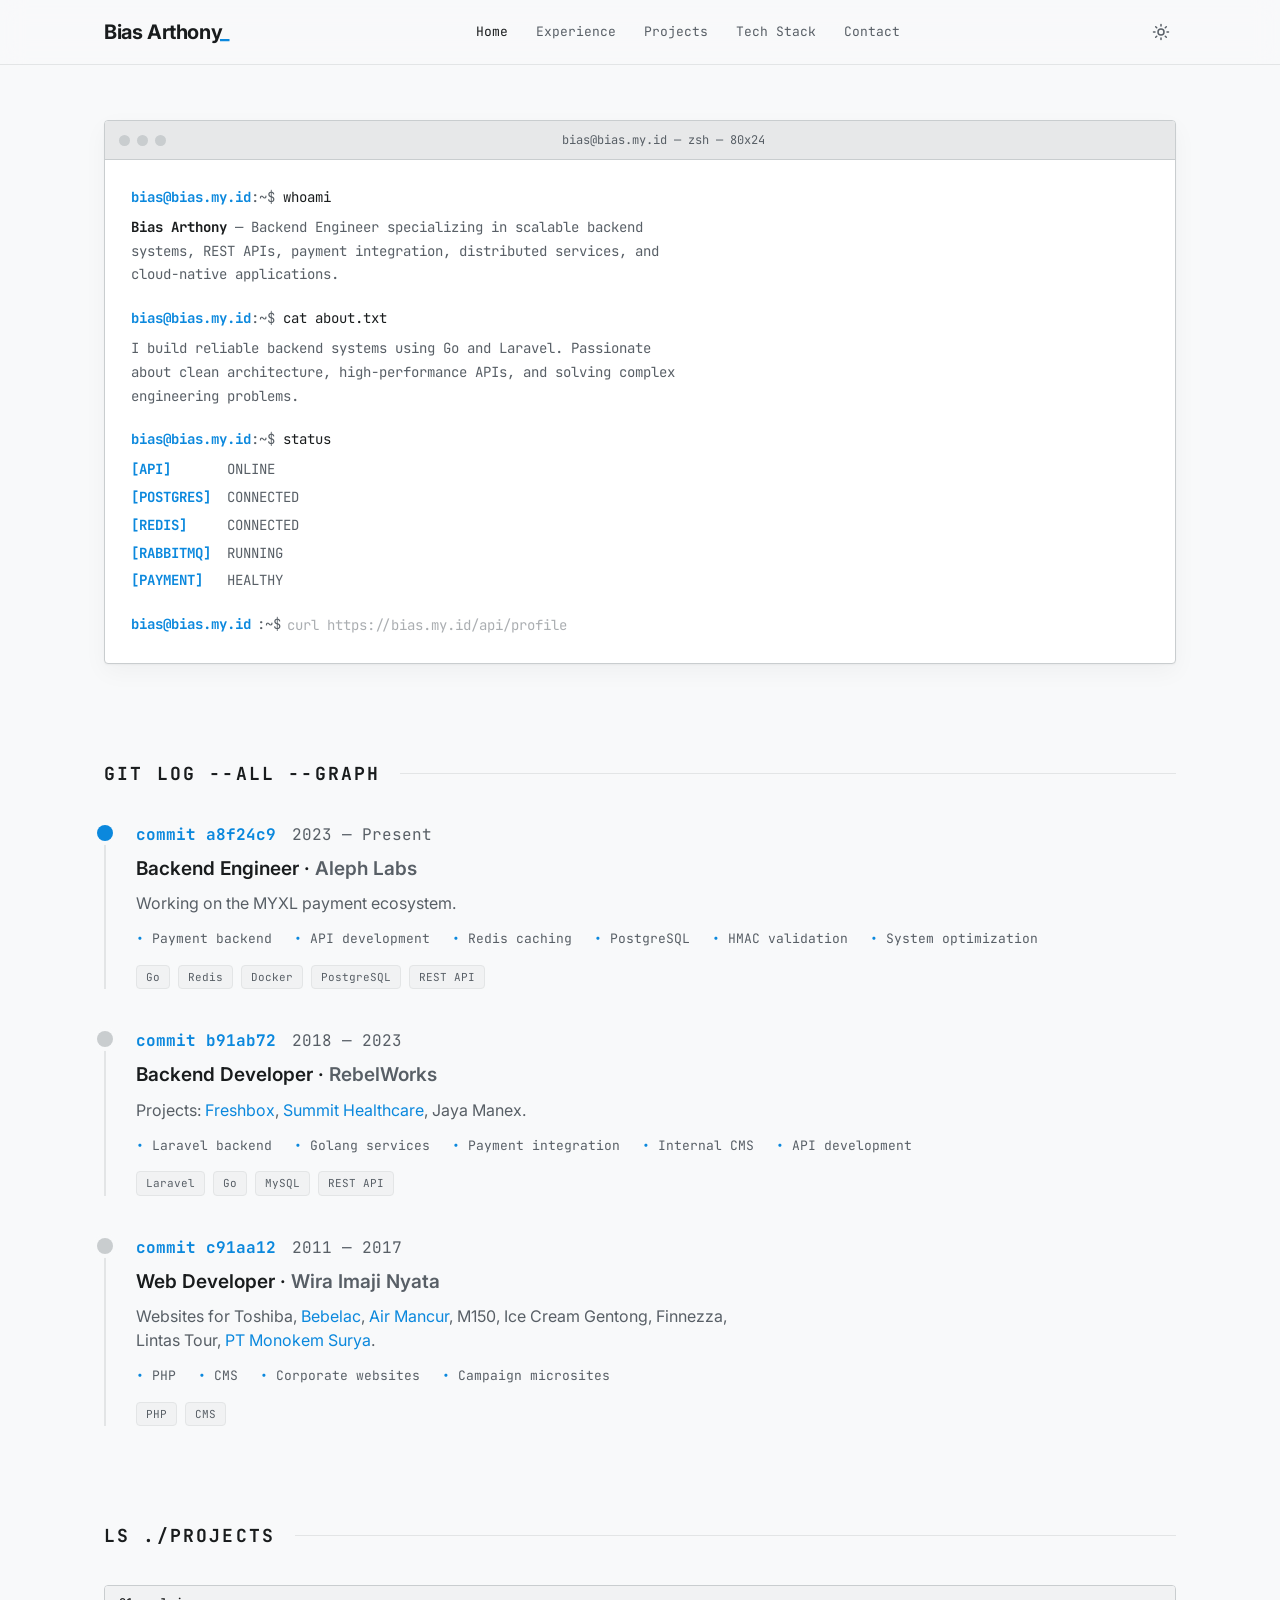
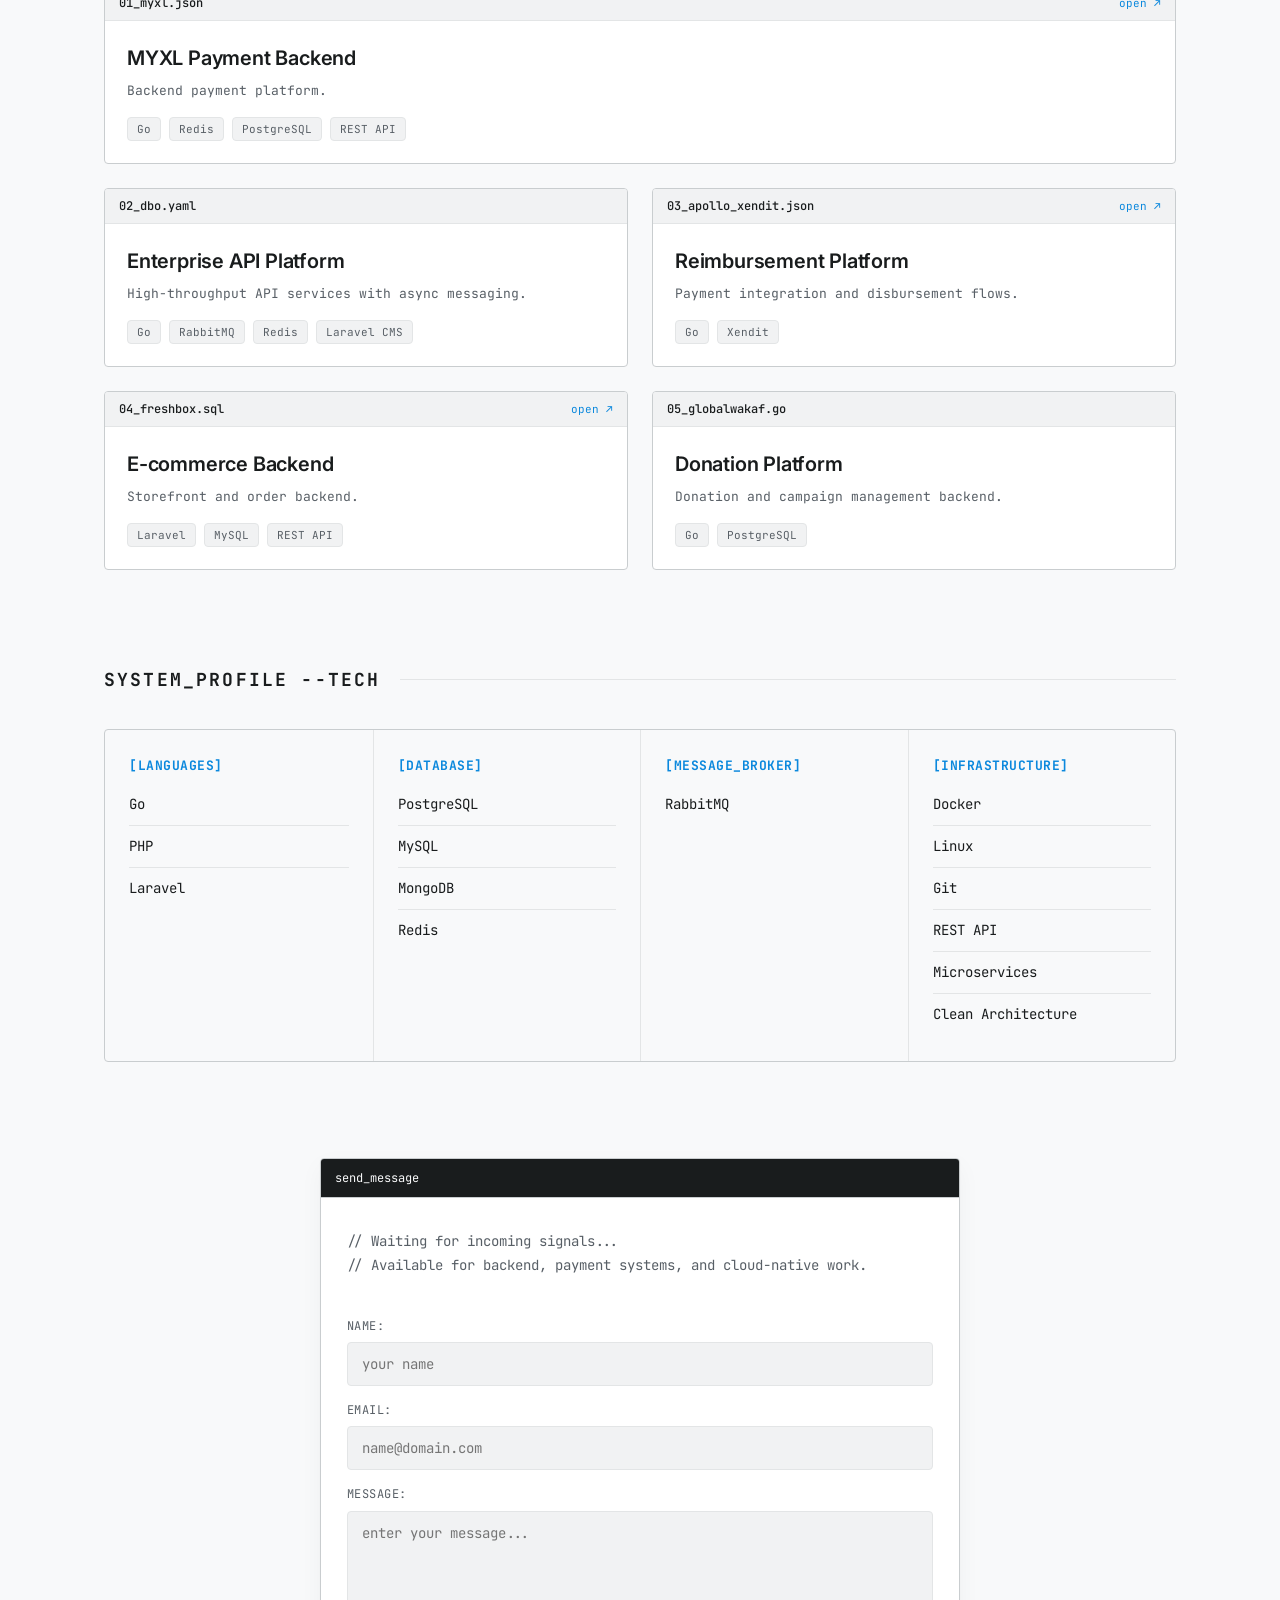
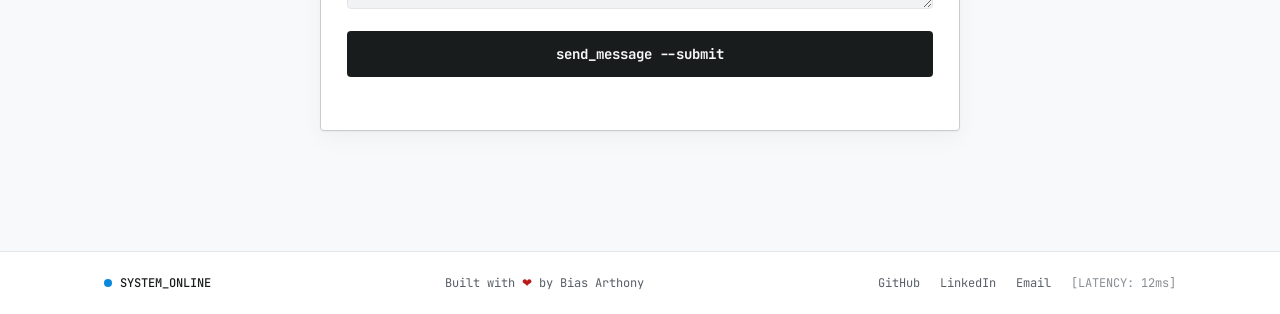
==== index.html @ 71624f04 "Add project + client links (MYXL, Apollo, Freshbox, Summit, Bebelac, Air Mancur, Monokem)" ====
<!DOCTYPE html>
<html lang="en" data-theme="light">

<head>
  <meta charset="UTF-8" />
  <meta name="viewport" content="width=device-width, initial-scale=1.0" />

  <title>Bias Arthony — Backend Engineer</title>
  <meta name="description"
    content="Bias Arthony is a backend engineer from Indonesia with 15+ years building scalable backend systems, REST APIs, payment integrations, and cloud-native services with Go and Laravel." />
  <meta name="author" content="Bias Arthony" />
  <link rel="canonical" href="https://bias.my.id/" />
  <meta name="theme-color" content="#f8f9fa" />

  <!-- Open Graph -->
  <meta property="og:type" content="website" />
  <meta property="og:url" content="https://bias.my.id/" />
  <meta property="og:title" content="Bias Arthony — Backend Engineer" />
  <meta property="og:description"
    content="15+ years building scalable backend systems, REST APIs, payment integrations, and cloud-native services with Go and Laravel." />
  <meta property="og:image" content="https://bias.my.id/assets/img/og.png" />
  <meta property="og:site_name" content="Bias Arthony" />

  <!-- Twitter -->
  <meta name="twitter:card" content="summary_large_image" />
  <meta name="twitter:title" content="Bias Arthony — Backend Engineer" />
  <meta name="twitter:description"
    content="15+ years building scalable backend systems, REST APIs, payment integrations, and cloud-native services." />
  <meta name="twitter:image" content="https://bias.my.id/assets/img/og.png" />

  <link rel="icon" type="image/svg+xml" href="assets/icons/favicon.svg" />

  <link rel="preconnect" href="https://fonts.googleapis.com" />
  <link rel="preconnect" href="https://fonts.gstatic.com" crossorigin />
  <link
    href="https://fonts.googleapis.com/css2?family=Inter:wght@400;500;600;700&family=JetBrains+Mono:wght@400;500;700&display=swap"
    rel="stylesheet" />

  <link rel="stylesheet" href="style.css" />

  <script type="application/ld+json">
{
  "@context": "https://schema.org",
  "@type": "Person",
  "name": "Bias Arthony",
  "jobTitle": "Backend Engineer",
  "url": "https://bias.my.id/",
  "address": { "@type": "PostalAddress", "addressCountry": "Indonesia" },
  "sameAs": ["https://github.com/bias-arthony", "https://www.linkedin.com/in/biasarthony/"],
  "knowsAbout": ["Go", "Laravel", "PostgreSQL", "Redis", "RabbitMQ", "REST API", "Microservices", "Payment Systems", "Distributed Systems", "Cloud Native"]
}
</script>
</head>

<body>

  <!-- ── Navbar ─────────────────────────────────────────── -->
  <nav class="nav" id="nav">
    <div class="nav-inner">
      <a class="brand" href="#home">Bias Arthony<span class="accent">_</span></a>

      <div class="nav-links" id="nav-links">
        <a href="#home">Home</a>
        <a href="#experience">Experience</a>
        <a href="#projects">Projects</a>
        <a href="#stack">Tech Stack</a>
        <a href="#contact">Contact</a>
      </div>

      <div class="nav-actions">
        <button class="icon-btn" id="theme-toggle" type="button" aria-label="Toggle dark mode" title="Toggle theme">
          <svg class="i-sun" viewBox="0 0 24 24" width="18" height="18" fill="none" stroke="currentColor"
            stroke-width="2" stroke-linecap="round">
            <circle cx="12" cy="12" r="4" />
            <path
              d="M12 2v2M12 20v2M4.9 4.9l1.4 1.4M17.7 17.7l1.4 1.4M2 12h2M20 12h2M4.9 19.1l1.4-1.4M17.7 6.3l1.4-1.4" />
          </svg>
          <svg class="i-moon" viewBox="0 0 24 24" width="18" height="18" fill="none" stroke="currentColor"
            stroke-width="2" stroke-linecap="round" stroke-linejoin="round">
            <path d="M21 12.8A9 9 0 1 1 11.2 3a7 7 0 0 0 9.8 9.8z" />
          </svg>
        </button>
        <!-- CV button: un-hide once assets/Bias-Arthony-CV.pdf exists -->
      <a class="btn-cv" href="assets/Bias-Arthony-CV.pdf" download hidden>Download CV</a>
        <button class="icon-btn menu-btn" id="menu-btn" type="button" aria-label="Open menu" aria-expanded="false">
          <svg viewBox="0 0 24 24" width="20" height="20" fill="none" stroke="currentColor" stroke-width="2"
            stroke-linecap="round">
            <path d="M3 6h18M3 12h18M3 18h18" />
          </svg>
        </button>
      </div>
    </div>
  </nav>

  <main class="container">

    <!-- ── Hero: Terminal ───────────────────────────────── -->
    <section class="section" id="home">
      <h1 class="sr-only">Bias Arthony — Backend Engineer in Indonesia. 15+ years building
        scalable backend systems, REST APIs, payment integrations, and cloud-native services with Go and Laravel.</h1>
      <div class="terminal reveal">
        <div class="term-bar">
          <span class="dots"><i></i><i></i><i></i></span>
          <span class="term-title">bias@bias.my.id — zsh — 80x24</span>
          <span></span>
        </div>
        <div class="term-body" id="hero-term">
          <p class="cmd"><span class="prompt">bias@bias.my.id</span><span class="path">:~$</span> <span class="cmd-text">whoami</span></p>
          <div class="out">
            <span class="out-name">Bias Arthony</span> — Backend Engineer specializing in scalable
            backend systems, REST APIs, payment integration, distributed services,
            and cloud-native applications.
          </div>

          <p class="cmd"><span class="prompt">bias@bias.my.id</span><span class="path">:~$</span> <span class="cmd-text">cat about.txt</span></p>
          <div class="out">
            I build reliable backend systems using Go and Laravel. Passionate about
            clean architecture, high-performance APIs, and solving complex engineering problems.
          </div>

          <p class="cmd"><span class="prompt">bias@bias.my.id</span><span class="path">:~$</span> <span class="cmd-text">status</span></p>
          <div class="out status-grid">
            <span class="tag">[API]</span><span>ONLINE</span>
            <span class="tag">[POSTGRES]</span><span>CONNECTED</span>
            <span class="tag">[REDIS]</span><span>CONNECTED</span>
            <span class="tag">[RABBITMQ]</span><span>RUNNING</span>
            <span class="tag">[PAYMENT]</span><span>HEALTHY</span>
          </div>

          <div id="term-history"></div>
          <p class="cmd" id="term-line">
            <span class="prompt">bias@bias.my.id</span><span class="path">:~$</span>
            <input id="term-input" class="term-input" type="text" autocomplete="off" autocapitalize="off"
              spellcheck="false" aria-label="terminal input" placeholder="curl https://bias.my.id/api/profile"
              disabled />
            <span class="caret" id="caret"></span>
          </p>
        </div>
      </div>
    </section>

    <!-- ── Experience: git log ──────────────────────────── -->
    <section class="section" id="experience">
      <div class="sec-head reveal">
        <h2>git log --all --graph</h2><span class="rule"></span>
      </div>

      <div class="timeline">
        <article class="commit reveal">
          <span class="node"></span>
          <div class="commit-head">
            <span class="hash">commit a8f24c9</span>
            <span class="date">2023 — Present</span>
          </div>
          <h3>Backend Engineer · <span class="company">Aleph Labs</span></h3>
          <p>Working on the MYXL payment ecosystem.</p>
          <ul class="bullets">
            <li>Payment backend</li>
            <li>API development</li>
            <li>Redis caching</li>
            <li>PostgreSQL</li>
            <li>HMAC validation</li>
            <li>System optimization</li>
          </ul>
          <div class="chips">
            <span>Go</span><span>Redis</span><span>Docker</span><span>PostgreSQL</span><span>REST API</span>
          </div>
        </article>

        <article class="commit reveal">
          <span class="node"></span>
          <div class="commit-head">
            <span class="hash">commit b91ab72</span>
            <span class="date">2018 — 2023</span>
          </div>
          <h3>Backend Developer · <span class="company">RebelWorks</span></h3>
          <p>Projects: <a href="https://www.freshbox.id/" target="_blank" rel="noopener">Freshbox</a>,
            <a href="https://www.summithealthcare.co.id/" target="_blank" rel="noopener">Summit Healthcare</a>, Jaya Manex.</p>
          <ul class="bullets">
            <li>Laravel backend</li>
            <li>Golang services</li>
            <li>Payment integration</li>
            <li>Internal CMS</li>
            <li>API development</li>
          </ul>
          <div class="chips">
            <span>Laravel</span><span>Go</span><span>MySQL</span><span>REST API</span>
          </div>
        </article>

        <article class="commit reveal">
          <span class="node"></span>
          <div class="commit-head">
            <span class="hash">commit c91aa12</span>
            <span class="date">2011 — 2017</span>
          </div>
          <h3>Web Developer · <span class="company">Wira Imaji Nyata</span></h3>
          <p>Websites for Toshiba, <a href="https://bebeclub.co.id/" target="_blank" rel="noopener">Bebelac</a>,
            <a href="https://www.airmancur.co.id/product.html" target="_blank" rel="noopener">Air Mancur</a>, M150,
            Ice Cream Gentong, Finnezza, Lintas Tour,
            <a href="https://www.monokem.com/" target="_blank" rel="noopener">PT Monokem Surya</a>.</p>
          <ul class="bullets">
            <li>PHP</li>
            <li>CMS</li>
            <li>Corporate websites</li>
            <li>Campaign microsites</li>
          </ul>
          <div class="chips">
            <span>PHP</span><span>CMS</span>
          </div>
        </article>
      </div>
    </section>

    <!-- ── Projects ─────────────────────────────────────── -->
    <section class="section" id="projects">
      <div class="sec-head reveal">
        <h2>ls ./projects</h2><span class="rule"></span>
      </div>

      <div class="projects">
        <article class="file-card reveal">
          <div class="file-bar"><span class="fname">01_myxl.json</span><a class="fopen" href="https://www.xl.co.id/myxl" target="_blank" rel="noopener">open ↗</a></div>
          <div class="file-body">
            <h3>MYXL Payment Backend</h3>
            <p>Backend payment platform.</p>
            <div class="chips"><span>Go</span><span>Redis</span><span>PostgreSQL</span><span>REST API</span></div>
          </div>
        </article>

        <article class="file-card reveal">
          <div class="file-bar"><span class="fname">02_dbo.yaml</span></div>
          <div class="file-body">
            <h3>Enterprise API Platform</h3>
            <p>High-throughput API services with async messaging.</p>
            <div class="chips"><span>Go</span><span>RabbitMQ</span><span>Redis</span><span>Laravel CMS</span></div>
          </div>
        </article>

        <article class="file-card reveal">
          <div class="file-bar"><span class="fname">03_apollo_xendit.json</span><a class="fopen" href="https://getapollo.co/reimbursement" target="_blank" rel="noopener">open ↗</a></div>
          <div class="file-body">
            <h3>Reimbursement Platform</h3>
            <p>Payment integration and disbursement flows.</p>
            <div class="chips"><span>Go</span><span>Xendit</span></div>
          </div>
        </article>

        <article class="file-card reveal">
          <div class="file-bar"><span class="fname">04_freshbox.sql</span><a class="fopen" href="https://www.freshbox.id/" target="_blank" rel="noopener">open ↗</a></div>
          <div class="file-body">
            <h3>E-commerce Backend</h3>
            <p>Storefront and order backend.</p>
            <div class="chips"><span>Laravel</span><span>MySQL</span><span>REST API</span></div>
          </div>
        </article>

        <article class="file-card reveal">
          <div class="file-bar"><span class="fname">05_globalwakaf.go</span></div>
          <div class="file-body">
            <h3>Donation Platform</h3>
            <p>Donation and campaign management backend.</p>
            <div class="chips"><span>Go</span><span>PostgreSQL</span></div>
          </div>
        </article>
      </div>
    </section>

    <!-- ── Tech Stack ───────────────────────────────────── -->
    <section class="section" id="stack">
      <div class="sec-head reveal">
        <h2>system_profile --tech</h2><span class="rule"></span>
      </div>

      <div class="stack-grid reveal">
        <div class="stack-col">
          <h4>[LANGUAGES]</h4>
          <ul>
            <li>Go</li>
            <li>PHP</li>
            <li>Laravel</li>
          </ul>
        </div>
        <div class="stack-col">
          <h4>[DATABASE]</h4>
          <ul>
            <li>PostgreSQL</li>
            <li>MySQL</li>
            <li>MongoDB</li>
            <li>Redis</li>
          </ul>
        </div>
        <div class="stack-col">
          <h4>[MESSAGE_BROKER]</h4>
          <ul>
            <li>RabbitMQ</li>
          </ul>
        </div>
        <div class="stack-col">
          <h4>[INFRASTRUCTURE]</h4>
          <ul>
            <li>Docker</li>
            <li>Linux</li>
            <li>Git</li>
            <li>REST API</li>
            <li>Microservices</li>
            <li>Clean Architecture</li>
          </ul>
        </div>
      </div>
    </section>

    <!-- ── Contact ──────────────────────────────────────── -->
    <section class="section" id="contact">
      <div class="terminal contact-term reveal">
        <div class="term-bar dark-bar">
          <span class="term-title light">send_message</span>
        </div>
        <div class="term-body">
          <p class="out mono-note">
            // Waiting for incoming signals...<br />
            // Available for backend, payment systems, and cloud-native work.
          </p>
          <form id="contact-form" action="https://api.web3forms.com/submit" method="POST">
            <!-- Web3Forms: ganti dengan access key kamu dari web3forms.com -->
            <input type="hidden" name="access_key" value="68460014-37fa-424a-af42-bd53dfb36060" />
            <input type="hidden" name="subject" value="New message from bias.my.id" />
            <input type="checkbox" name="botcheck" class="hp" tabindex="-1" autocomplete="off" />

            <label for="f-name">NAME:</label>
            <input id="f-name" name="name" type="text" required placeholder="your name" />

            <label for="f-email">EMAIL:</label>
            <input id="f-email" name="email" type="email" required placeholder="name@domain.com" />

            <label for="f-msg">MESSAGE:</label>
            <textarea id="f-msg" name="message" rows="4" required placeholder="enter your message..."></textarea>

            <button type="submit" class="btn-submit">send_message --submit</button>
            <p class="form-status" id="form-status" role="status" aria-live="polite"></p>
          </form>
        </div>
      </div>
    </section>
  </main>

  <!-- ── Footer ─────────────────────────────────────────── -->
  <footer class="footer">
    <div class="footer-inner">
      <span class="status-dot"><i></i> SYSTEM_ONLINE</span>
      <span class="built">Built with <span class="heart">❤</span> by Bias Arthony</span>
      <div class="socials">
        <a href="https://github.com/bias-arthony" target="_blank" rel="noopener">GitHub</a>
        <a href="https://www.linkedin.com/in/biasarthony/" target="_blank" rel="noopener">LinkedIn</a>
        <a href="mailto:biasarthony@gmail.com">Email</a>
        <span class="latency">[LATENCY: 12ms]</span>
      </div>
    </div>
  </footer>

  <script src="script.js" defer></script>
</body>

</html>
---- style.css ----
/* ───────────────────────────────────────────────
   Bias Arthony — Backend Engineer portfolio
   Vanilla CSS. Terminal / precision-engineering aesthetic.
   ─────────────────────────────────────────────── */

:root {
  --bg: #f8f9fa;
  --surface: #ffffff;
  --surface-2: #f1f2f3;
  --surface-3: #e7e8e9;
  --text: #191c1d;
  --text-2: #585f66;
  --line: #e3e5e6;
  --line-strong: #c9cdcf;
  --accent: #0b88dd;

  --mono: "JetBrains Mono", ui-monospace, "SF Mono", Menlo, monospace;
  --sans: "Inter", -apple-system, system-ui, "Segoe UI", sans-serif;
  --max: 1120px;
  --gap: 24px;
  --radius: 4px;
  --shadow: 0 1px 2px rgba(0,0,0,.04), 0 8px 24px rgba(0,0,0,.04);
}

html[data-theme="dark"] {
  --bg: #0c0d0e;
  --surface: #141516;
  --surface-2: #1b1d1e;
  --surface-3: #222425;
  --text: #e6e8e9;
  --text-2: #9aa0a3;
  --line: #26292b;
  --line-strong: #34383a;
  --accent: #4aa8ef;
  --shadow: 0 1px 2px rgba(0,0,0,.4), 0 8px 24px rgba(0,0,0,.35);
}

* { box-sizing: border-box; margin: 0; padding: 0; }

html { scroll-behavior: smooth; scroll-padding-top: 90px; }

body {
  background: var(--bg);
  color: var(--text);
  font-family: var(--sans);
  font-size: 16px;
  line-height: 1.5;
  -webkit-font-smoothing: antialiased;
  overflow-x: hidden;
  transition: background .3s ease, color .3s ease;
}

a { color: inherit; text-decoration: none; }
.accent { color: var(--accent); }

/* screen-reader / SEO only, visually hidden */
.sr-only {
  position: absolute; width: 1px; height: 1px; padding: 0; margin: -1px;
  overflow: hidden; clip: rect(0,0,0,0); white-space: nowrap; border: 0;
}

/* ── Navbar ─────────────────────────────────── */
.nav {
  position: fixed; top: 0; left: 0; width: 100%; z-index: 100;
  background: color-mix(in srgb, var(--bg) 72%, transparent);
  backdrop-filter: blur(12px);
  border-bottom: 1px solid var(--line);
}
.nav-inner {
  max-width: var(--max); margin: 0 auto; height: 64px;
  padding: 0 var(--gap);
  display: flex; align-items: center; justify-content: space-between;
}
.brand { font-weight: 700; font-size: 20px; letter-spacing: -0.02em; }
.nav-links { display: flex; gap: 28px; }
.nav-links a {
  font-family: var(--mono); font-size: 13px; color: var(--text-2);
  transition: color .2s;
}
.nav-links a:hover, .nav-links a.active { color: var(--text); }
.nav-actions { display: flex; align-items: center; gap: 14px; }

.icon-btn {
  background: none; border: none; color: var(--text-2); cursor: pointer;
  display: inline-flex; padding: 6px; border-radius: var(--radius);
  transition: color .2s, background .2s;
}
.icon-btn:hover { color: var(--text); background: var(--surface-2); }
.i-moon { display: none; }
html[data-theme="dark"] .i-sun { display: none; }
html[data-theme="dark"] .i-moon { display: block; }

.btn-cv {
  font-family: var(--mono); font-size: 12px; letter-spacing: .04em;
  text-transform: uppercase;
  background: var(--text); color: var(--bg);
  padding: 9px 16px; border-radius: var(--radius);
  transition: opacity .2s;
}
.btn-cv:hover { opacity: .82; }
.menu-btn { display: none; }

/* ── Layout ─────────────────────────────────── */
.container { max-width: var(--max); margin: 0 auto; padding: 0 var(--gap); }
.section { padding-top: 96px; }
#home { padding-top: 120px; }

.sec-head { display: flex; align-items: center; gap: 20px; margin-bottom: 36px; }
.sec-head h2 {
  font-family: var(--mono); font-size: 18px; font-weight: 700;
  text-transform: uppercase; letter-spacing: .12em; white-space: nowrap;
}
.rule { flex: 1; height: 1px; background: var(--line); }

/* ── Terminal ───────────────────────────────── */
.terminal {
  background: var(--surface); border: 1px solid var(--line-strong);
  border-radius: var(--radius); overflow: hidden; box-shadow: var(--shadow);
  transition: border-color .3s;
}
.terminal:hover { border-color: var(--text-2); }
.term-bar {
  display: flex; align-items: center; justify-content: space-between;
  padding: 10px 14px; background: var(--surface-3);
  border-bottom: 1px solid var(--line-strong);
}
.dots { display: flex; gap: 7px; }
.dots i { width: 11px; height: 11px; border-radius: 50%; background: var(--line-strong); }
.term-title { font-family: var(--mono); font-size: 12px; color: var(--text-2); }
.term-bar.dark-bar { background: var(--text); }
.term-title.light { color: var(--bg); }

.term-body {
  padding: 26px; font-family: var(--mono); font-size: 14px; line-height: 1.7;
}
.cmd { margin-top: 4px; }
.cmd:first-child { margin-top: 0; }
.prompt { color: var(--accent); font-weight: 700; }
.path { color: var(--text-2); }
.cmd-text { color: var(--text); }
.out { color: var(--text-2); margin: 6px 0 20px; max-width: 68ch; }

/* Interactive terminal input */
#term-line { display: flex; align-items: center; flex-wrap: wrap; gap: 0 6px; }
.term-input {
  flex: 1; min-width: 120px;
  background: transparent; border: none; outline: none;
  color: var(--text); font-family: var(--mono); font-size: inherit;
  caret-color: var(--accent); padding: 0;
}
.term-input::placeholder { color: var(--text-2); opacity: .5; }
.term-input:focus + .caret { display: none; }

/* JSON output (interactive curl) */
.json { margin: 6px 0 16px; font-family: var(--mono); font-size: 13px; line-height: 1.6; white-space: pre; overflow-x: auto; }
.json .jk { color: var(--accent); }
.json .js { color: var(--text); }
.json .jp { color: var(--text-2); }
.out-name { color: var(--text); font-weight: 700; }
.status-grid {
  display: grid; grid-template-columns: max-content 1fr; gap: 4px 16px;
}
.status-grid .tag { color: var(--accent); font-weight: 700; }

.caret {
  display: inline-block; width: 9px; height: 1.1em; background: var(--text);
  vertical-align: text-bottom; animation: blink 1.1s step-end infinite;
}
@keyframes blink { 50% { opacity: 0; } }

/* ── Experience timeline ────────────────────── */
.timeline { display: flex; flex-direction: column; gap: 40px; }
.commit {
  position: relative; padding-left: 30px;
  border-left: 2px solid var(--line); font-family: var(--mono);
}
.node {
  position: absolute; left: -9px; top: 2px; width: 16px; height: 16px;
  border-radius: 50%; background: var(--accent);
  box-shadow: 0 0 0 4px var(--bg);
}
.commit:not(:first-child) .node { background: var(--line-strong); }
.commit-head { display: flex; flex-wrap: wrap; gap: 6px 16px; margin-bottom: 8px; }
.hash { color: var(--accent); font-weight: 700; }
.date { color: var(--text-2); }
.commit h3 { font-family: var(--sans); font-size: 19px; font-weight: 600; margin-bottom: 8px; }
.company { color: var(--text-2); }
.commit p { color: var(--text-2); font-family: var(--sans); max-width: 62ch; margin-bottom: 14px; }
.bullets {
  list-style: none; display: flex; flex-wrap: wrap; gap: 4px 22px;
  margin-bottom: 16px; color: var(--text-2); font-size: 13px;
}
.bullets li::before { content: "• "; color: var(--accent); }

.chips { display: flex; flex-wrap: wrap; gap: 8px; }
.chips span {
  font-family: var(--mono); font-size: 11px; color: var(--text-2);
  background: var(--surface-2); border: 1px solid var(--line);
  padding: 3px 9px; border-radius: var(--radius);
}

/* ── Projects ───────────────────────────────── */
.projects {
  display: grid; grid-template-columns: repeat(2, 1fr); gap: var(--gap);
}
.projects .file-card:first-child { grid-column: 1 / -1; }
.file-card {
  background: var(--surface); border: 1px solid var(--line-strong);
  border-radius: var(--radius); overflow: hidden;
  transition: transform .25s ease, border-color .25s ease, box-shadow .25s ease;
}
.file-card:hover { transform: translateY(-4px); border-color: var(--text-2); box-shadow: var(--shadow); }
.file-bar {
  padding: 8px 14px; background: var(--surface-2);
  border-bottom: 1px solid var(--line);
  display: flex; align-items: center; justify-content: space-between; gap: 12px;
}
.fname { font-family: var(--mono); font-size: 12px; font-weight: 500; }
.fopen {
  font-family: var(--mono); font-size: 11px; color: var(--accent);
  border-bottom: 1px solid transparent; transition: border-color .2s; white-space: nowrap;
}
.fopen:hover { border-color: var(--accent); }

/* Inline links in experience */
.commit a { color: var(--accent); border-bottom: 1px solid transparent; transition: border-color .2s; }
.commit a:hover { border-color: var(--accent); }
.file-body { padding: 22px; }
.file-body h3 { font-size: 20px; font-weight: 600; margin-bottom: 8px; letter-spacing: -0.01em; }
.file-body p { color: var(--text-2); font-family: var(--mono); font-size: 13px; margin-bottom: 16px; }

/* ── Tech stack ─────────────────────────────── */
.stack-grid {
  display: grid; grid-template-columns: repeat(4, 1fr);
  border: 1px solid var(--line-strong); border-radius: var(--radius); overflow: hidden;
}
.stack-col { padding: 26px 24px; border-left: 1px solid var(--line); }
.stack-col:first-child { border-left: none; }
.stack-col h4 {
  font-family: var(--mono); font-size: 13px; color: var(--accent);
  margin-bottom: 18px; letter-spacing: .04em;
}
.stack-col ul { list-style: none; display: flex; flex-direction: column; gap: 10px; }
.stack-col li {
  font-family: var(--mono); font-size: 14px;
  border-bottom: 1px solid var(--line); padding-bottom: 10px;
}
.stack-col li:last-child { border-bottom: none; }

/* ── Contact ────────────────────────────────── */
.contact-term { max-width: 640px; margin: 0 auto; }
.mono-note { margin-bottom: 24px; }
#contact-form { display: flex; flex-direction: column; }
#contact-form label {
  font-family: var(--mono); font-size: 12px; color: var(--text-2);
  margin: 14px 0 6px; letter-spacing: .04em;
}
#contact-form input, #contact-form textarea {
  font-family: var(--mono); font-size: 14px; color: var(--text);
  background: var(--surface-2); border: 1px solid var(--line);
  border-radius: var(--radius); padding: 12px 14px; outline: none;
  transition: border-color .2s;
  resize: vertical;
}
#contact-form input:focus, #contact-form textarea:focus { border-color: var(--accent); }
.hp { position: absolute; left: -9999px; }  /* honeypot */

.btn-submit {
  margin-top: 22px; font-family: var(--mono); font-size: 14px; font-weight: 700;
  background: var(--text); color: var(--bg); border: none; cursor: pointer;
  padding: 14px; border-radius: var(--radius); transition: opacity .2s;
}
.btn-submit:hover { opacity: .88; }
.btn-submit:disabled { opacity: .5; cursor: default; }
.form-status { font-family: var(--mono); font-size: 13px; margin-top: 14px; min-height: 1em; }
.form-status.ok { color: var(--accent); }
.form-status.err { color: #ba1a1a; }

/* ── Footer ─────────────────────────────────── */
.footer { border-top: 1px solid var(--line); background: var(--surface); margin-top: 120px; }
.footer-inner {
  max-width: var(--max); margin: 0 auto; padding: 22px var(--gap);
  display: flex; flex-wrap: wrap; gap: 14px; align-items: center;
  justify-content: space-between;
  font-family: var(--mono); font-size: 12px; color: var(--text-2);
}
.status-dot { display: inline-flex; align-items: center; gap: 8px; color: var(--text); font-weight: 500; }
.status-dot i { width: 8px; height: 8px; border-radius: 50%; background: var(--accent); animation: pulse 2s infinite; }
@keyframes pulse { 0%,100% { opacity: 1; } 50% { opacity: .35; } }
.heart { color: #ba1a1a; }
.socials { display: flex; gap: 20px; align-items: center; }
.socials a:hover { color: var(--text); }
.latency { opacity: .7; }

/* ── Scroll reveal ──────────────────────────── */
.reveal { opacity: 0; transform: translateY(24px); transition: opacity .7s ease, transform .7s ease; }
.reveal.visible { opacity: 1; transform: none; }

/* ── Responsive ─────────────────────────────── */
@media (max-width: 820px) {
  .menu-btn { display: inline-flex; }
  .nav-links {
    position: absolute; top: 64px; left: 0; width: 100%;
    flex-direction: column; gap: 0;
    background: var(--bg); border-bottom: 1px solid var(--line);
    max-height: 0; overflow: hidden; transition: max-height .3s ease;
  }
  .nav-links.open { max-height: 320px; }
  .nav-links a { padding: 14px var(--gap); border-top: 1px solid var(--line); }
  .btn-cv { display: none; }
  .projects, .stack-grid { grid-template-columns: 1fr; }
  .projects .file-card:first-child { grid-column: auto; }
  .stack-col { border-left: none; border-top: 1px solid var(--line); }
  .stack-col:first-child { border-top: none; }
  .term-body { padding: 20px; font-size: 13px; }
}

@media (prefers-reduced-motion: reduce) {
  * { animation: none !important; transition: none !important; }
  .reveal { opacity: 1; transform: none; }
  html { scroll-behavior: auto; }
}
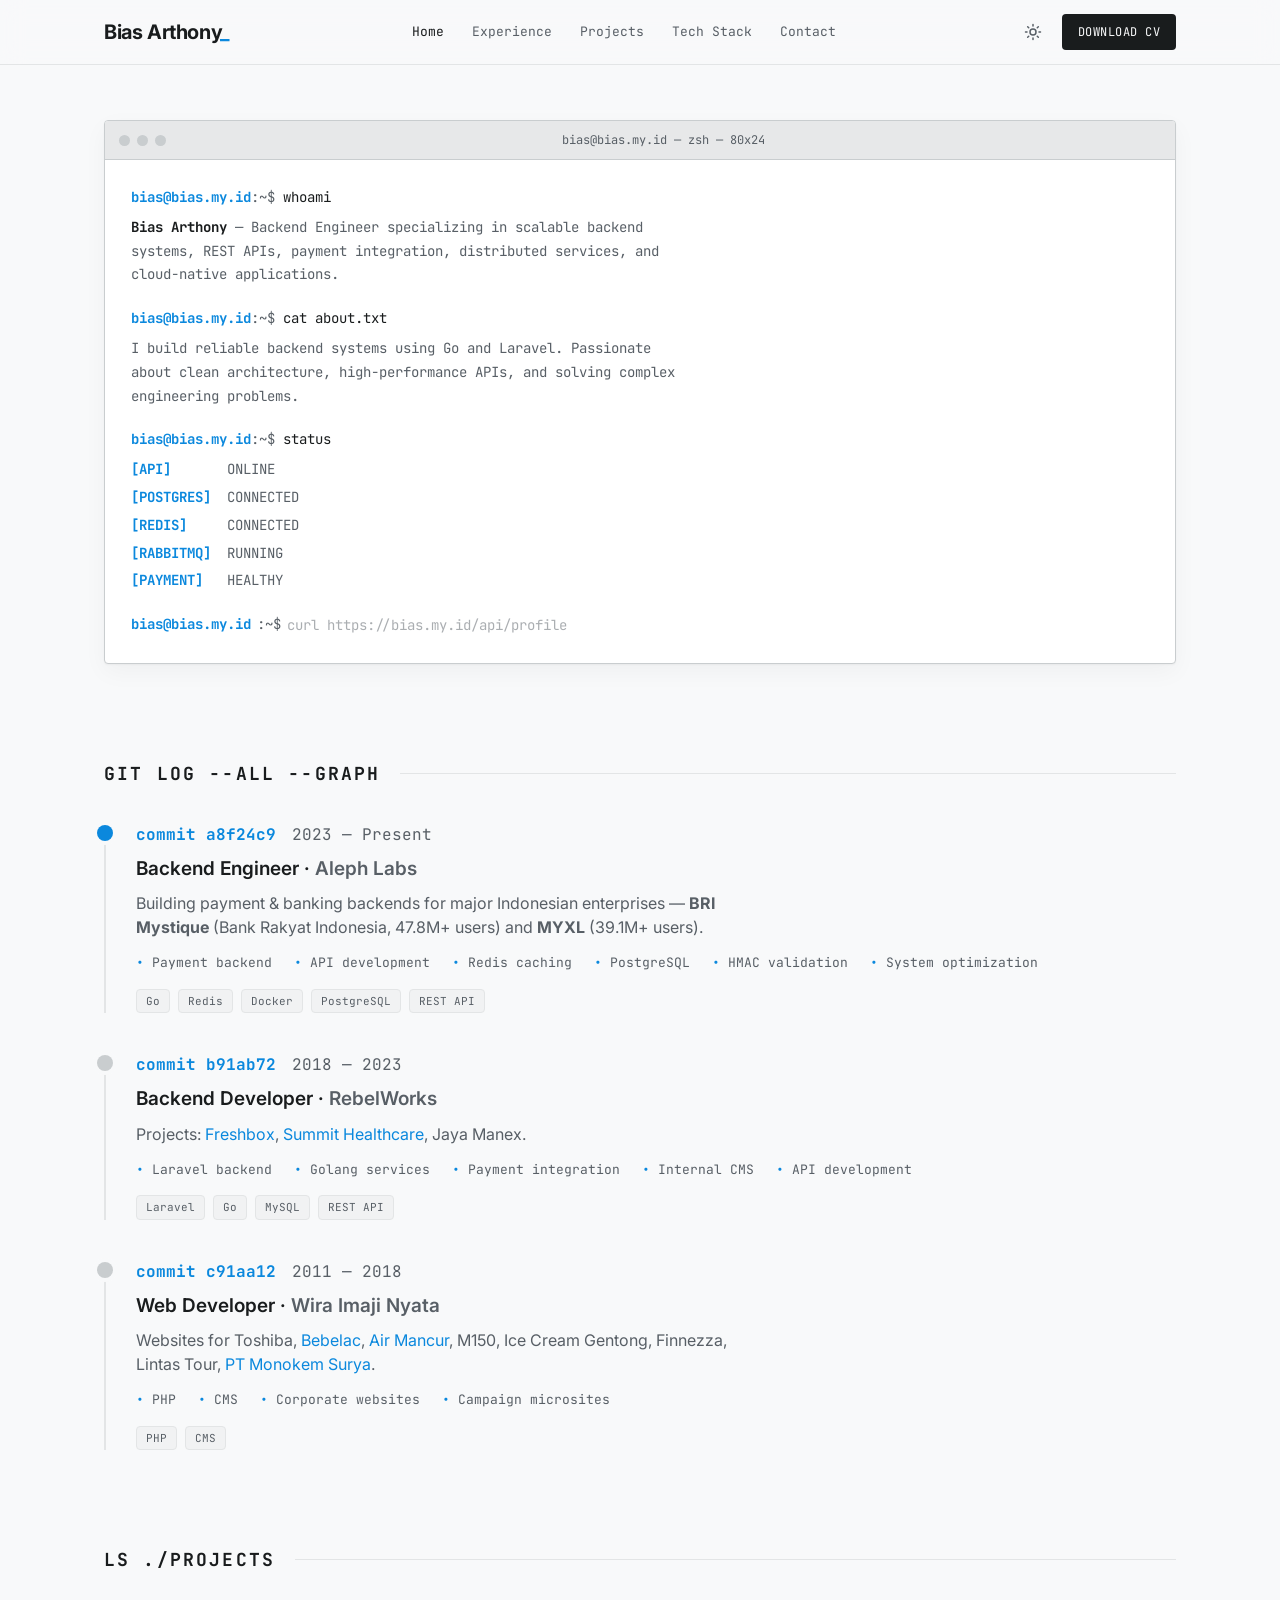
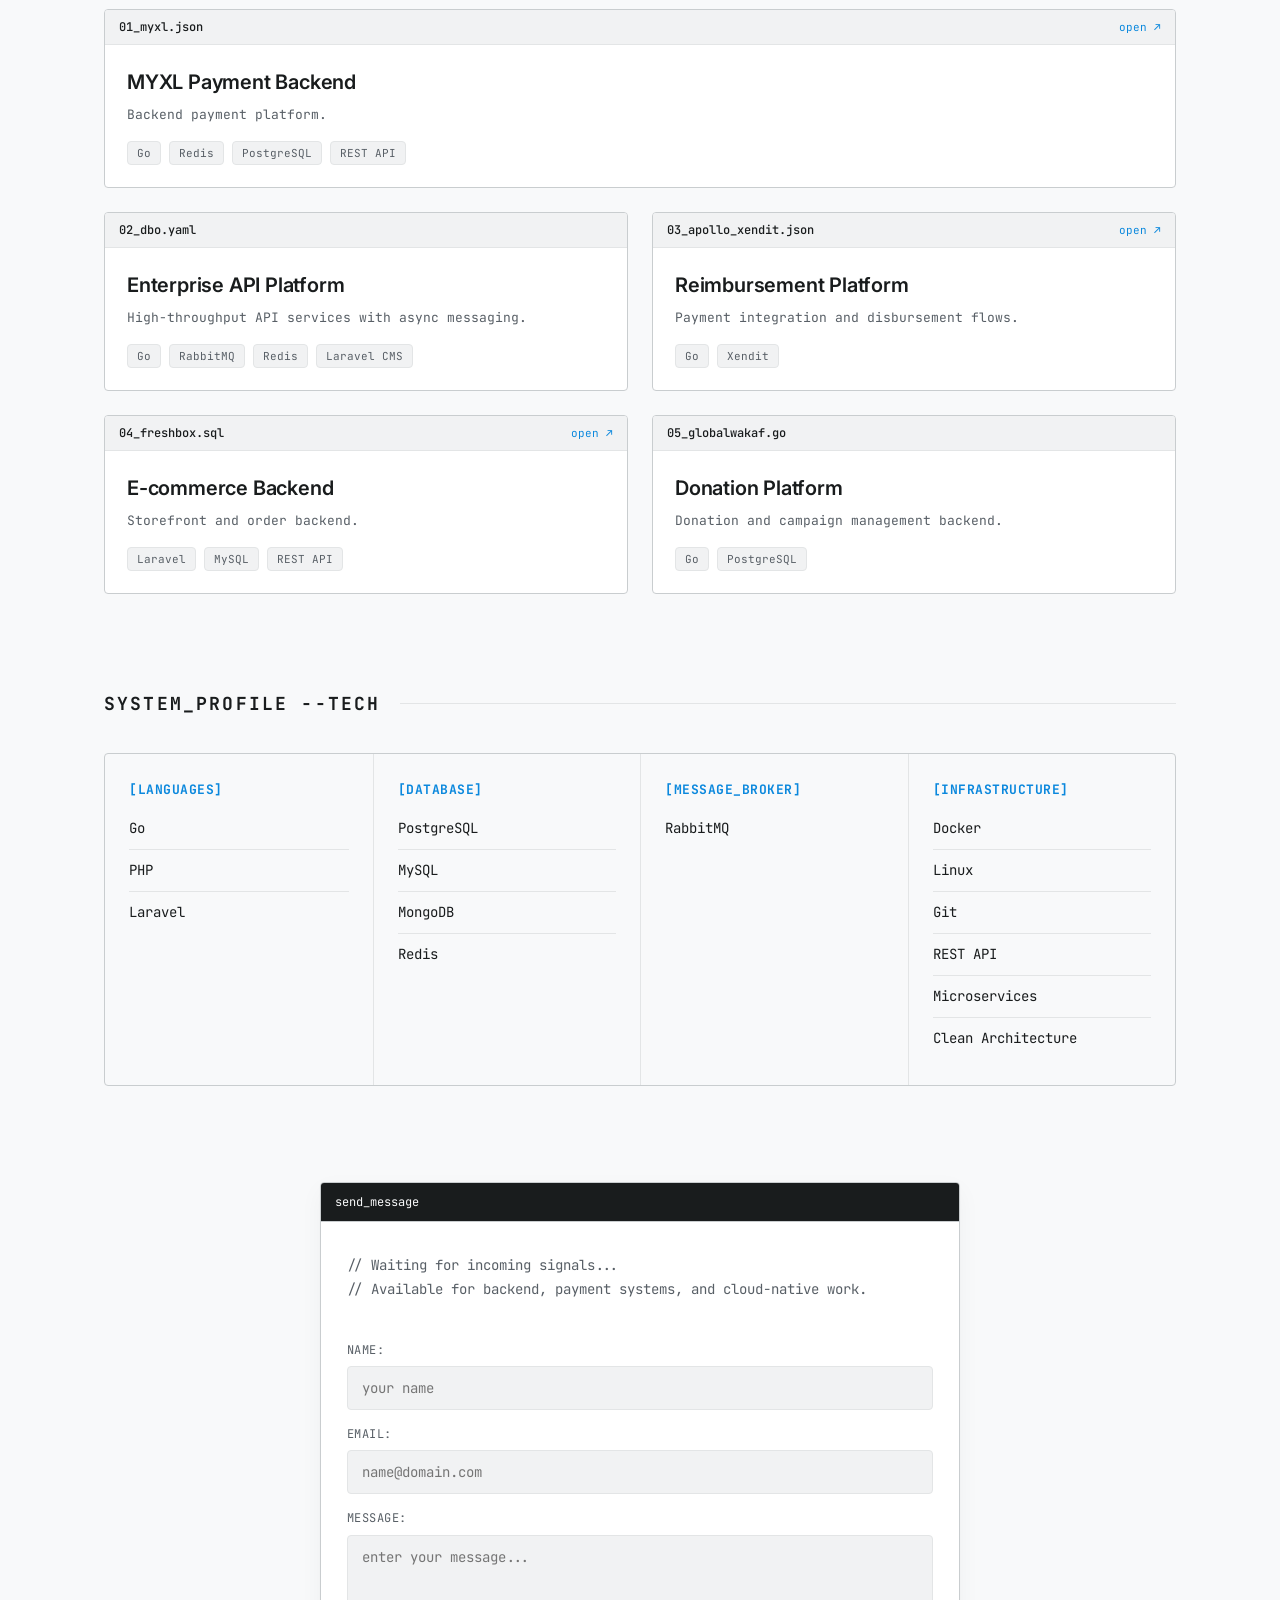
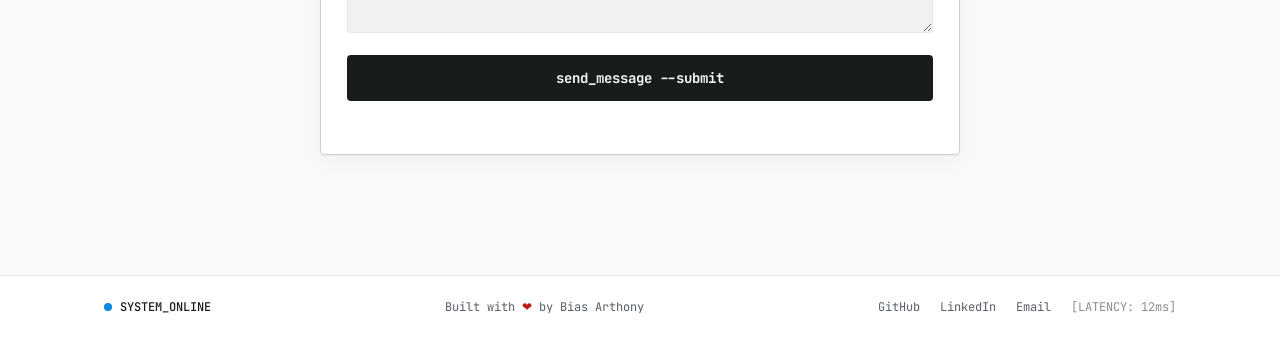
==== commit 4e4d164a: "Sync experience with CV (BRI Mystique + MYXL, user counts, dates); enable CV download button" ====
--- a/index.html
+++ b/index.html
@@ -65,6 +65,7 @@
         <a href="#projects">Projects</a>
         <a href="#stack">Tech Stack</a>
         <a href="#contact">Contact</a>
+        <a href="assets/Bias-Arthony-CV.pdf" download class="cv-mobile">Download CV</a>
       </div>
 
       <div class="nav-actions">
@@ -80,8 +81,7 @@
             <path d="M21 12.8A9 9 0 1 1 11.2 3a7 7 0 0 0 9.8 9.8z" />
           </svg>
         </button>
-        <!-- CV button: un-hide once assets/Bias-Arthony-CV.pdf exists -->
-      <a class="btn-cv" href="assets/Bias-Arthony-CV.pdf" download hidden>Download CV</a>
+      <a class="btn-cv" href="assets/Bias-Arthony-CV.pdf" download>Download CV</a>
         <button class="icon-btn menu-btn" id="menu-btn" type="button" aria-label="Open menu" aria-expanded="false">
           <svg viewBox="0 0 24 24" width="20" height="20" fill="none" stroke="currentColor" stroke-width="2"
             stroke-linecap="round">
@@ -153,7 +153,9 @@
             <span class="date">2023 — Present</span>
           </div>
           <h3>Backend Engineer · <span class="company">Aleph Labs</span></h3>
-          <p>Working on the MYXL payment ecosystem.</p>
+          <p>Building payment &amp; banking backends for major Indonesian enterprises —
+            <strong>BRI Mystique</strong> (Bank Rakyat Indonesia, 47.8M+ users) and
+            <strong>MYXL</strong> (39.1M+ users).</p>
           <ul class="bullets">
             <li>Payment backend</li>
             <li>API development</li>
@@ -192,7 +194,7 @@
           <span class="node"></span>
           <div class="commit-head">
             <span class="hash">commit c91aa12</span>
-            <span class="date">2011 — 2017</span>
+            <span class="date">2011 — 2018</span>
           </div>
           <h3>Web Developer · <span class="company">Wira Imaji Nyata</span></h3>
           <p>Websites for Toshiba, <a href="https://bebeclub.co.id/" target="_blank" rel="noopener">Bebelac</a>,
--- a/style.css
+++ b/style.css
@@ -99,6 +99,7 @@
 }
 .btn-cv:hover { opacity: .82; }
 .menu-btn { display: none; }
+.cv-mobile { display: none; }  /* shown only inside mobile dropdown */
 
 /* ── Layout ─────────────────────────────────── */
 .container { max-width: var(--max); margin: 0 auto; padding: 0 var(--gap); }
@@ -308,6 +309,7 @@
   .nav-links.open { max-height: 320px; }
   .nav-links a { padding: 14px var(--gap); border-top: 1px solid var(--line); }
   .btn-cv { display: none; }
+  .cv-mobile { display: block; color: var(--accent); }
   .projects, .stack-grid { grid-template-columns: 1fr; }
   .projects .file-card:first-child { grid-column: auto; }
   .stack-col { border-left: none; border-top: 1px solid var(--line); }
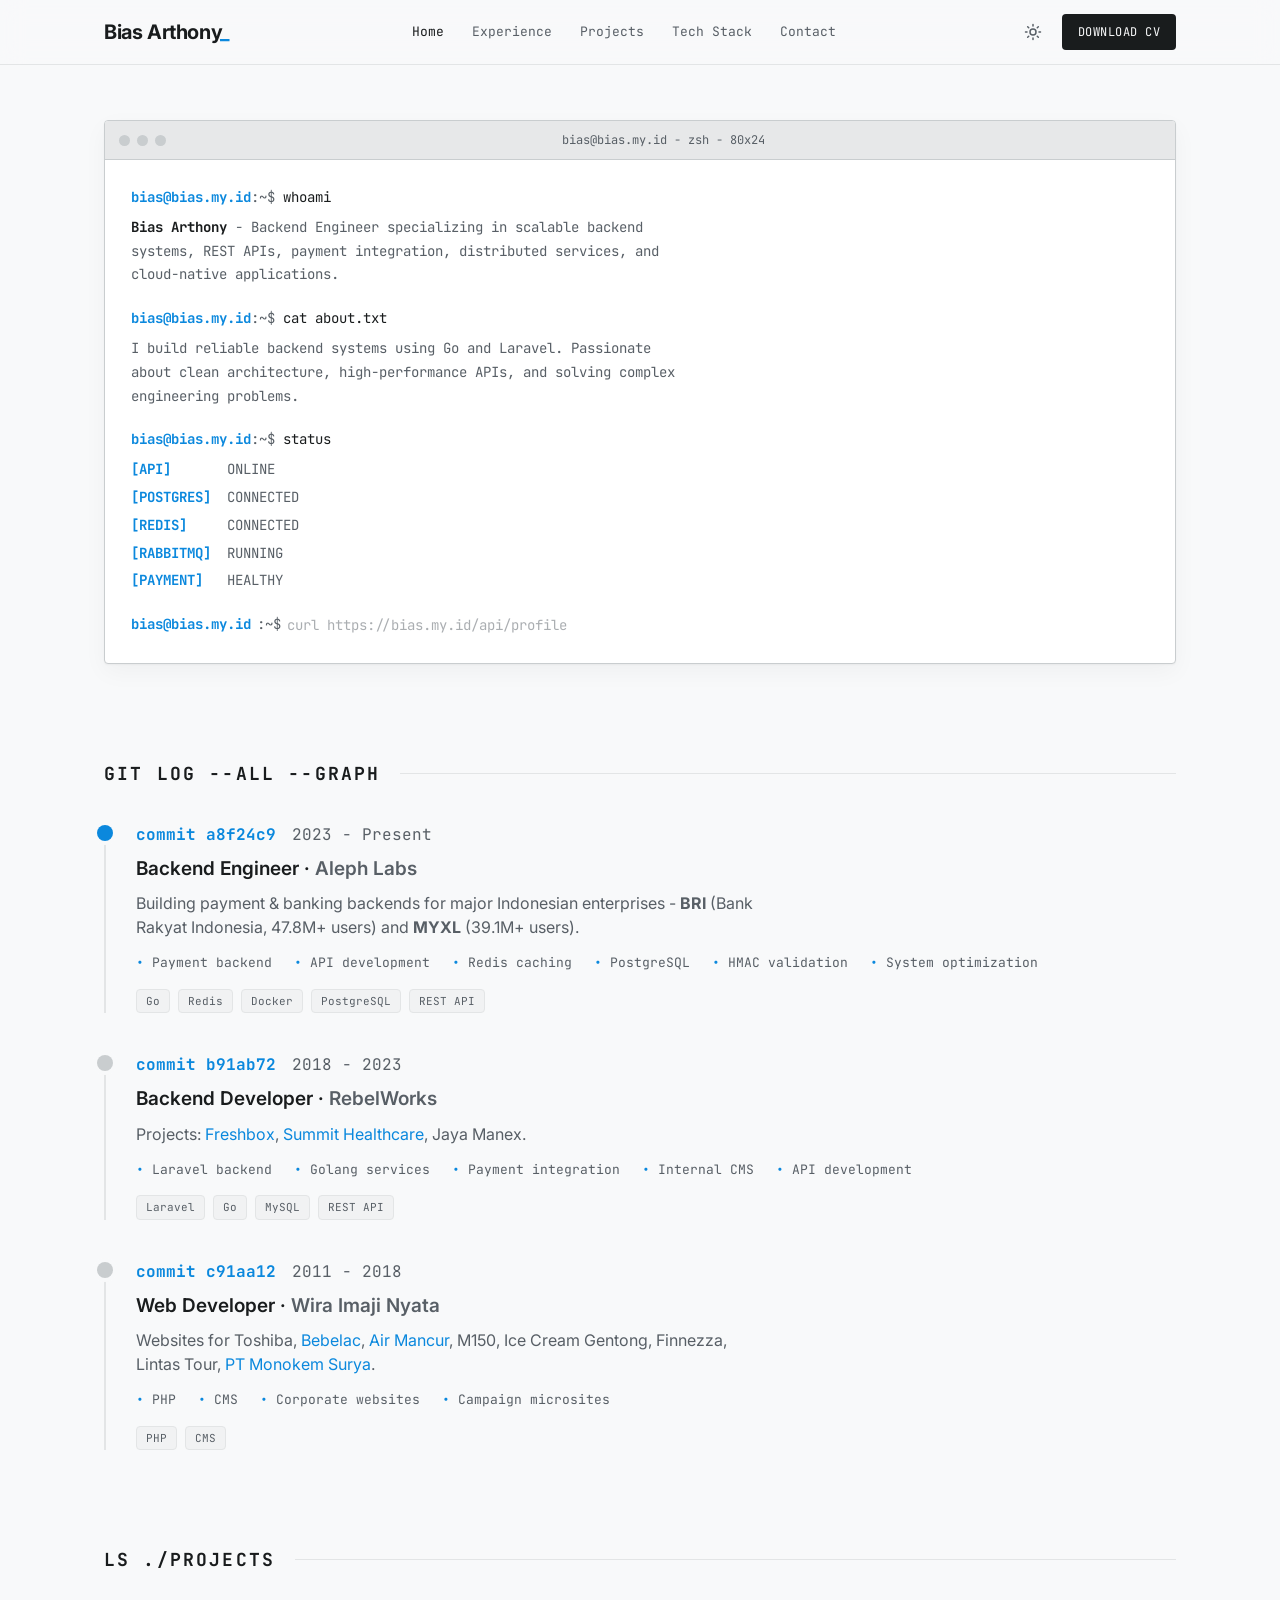
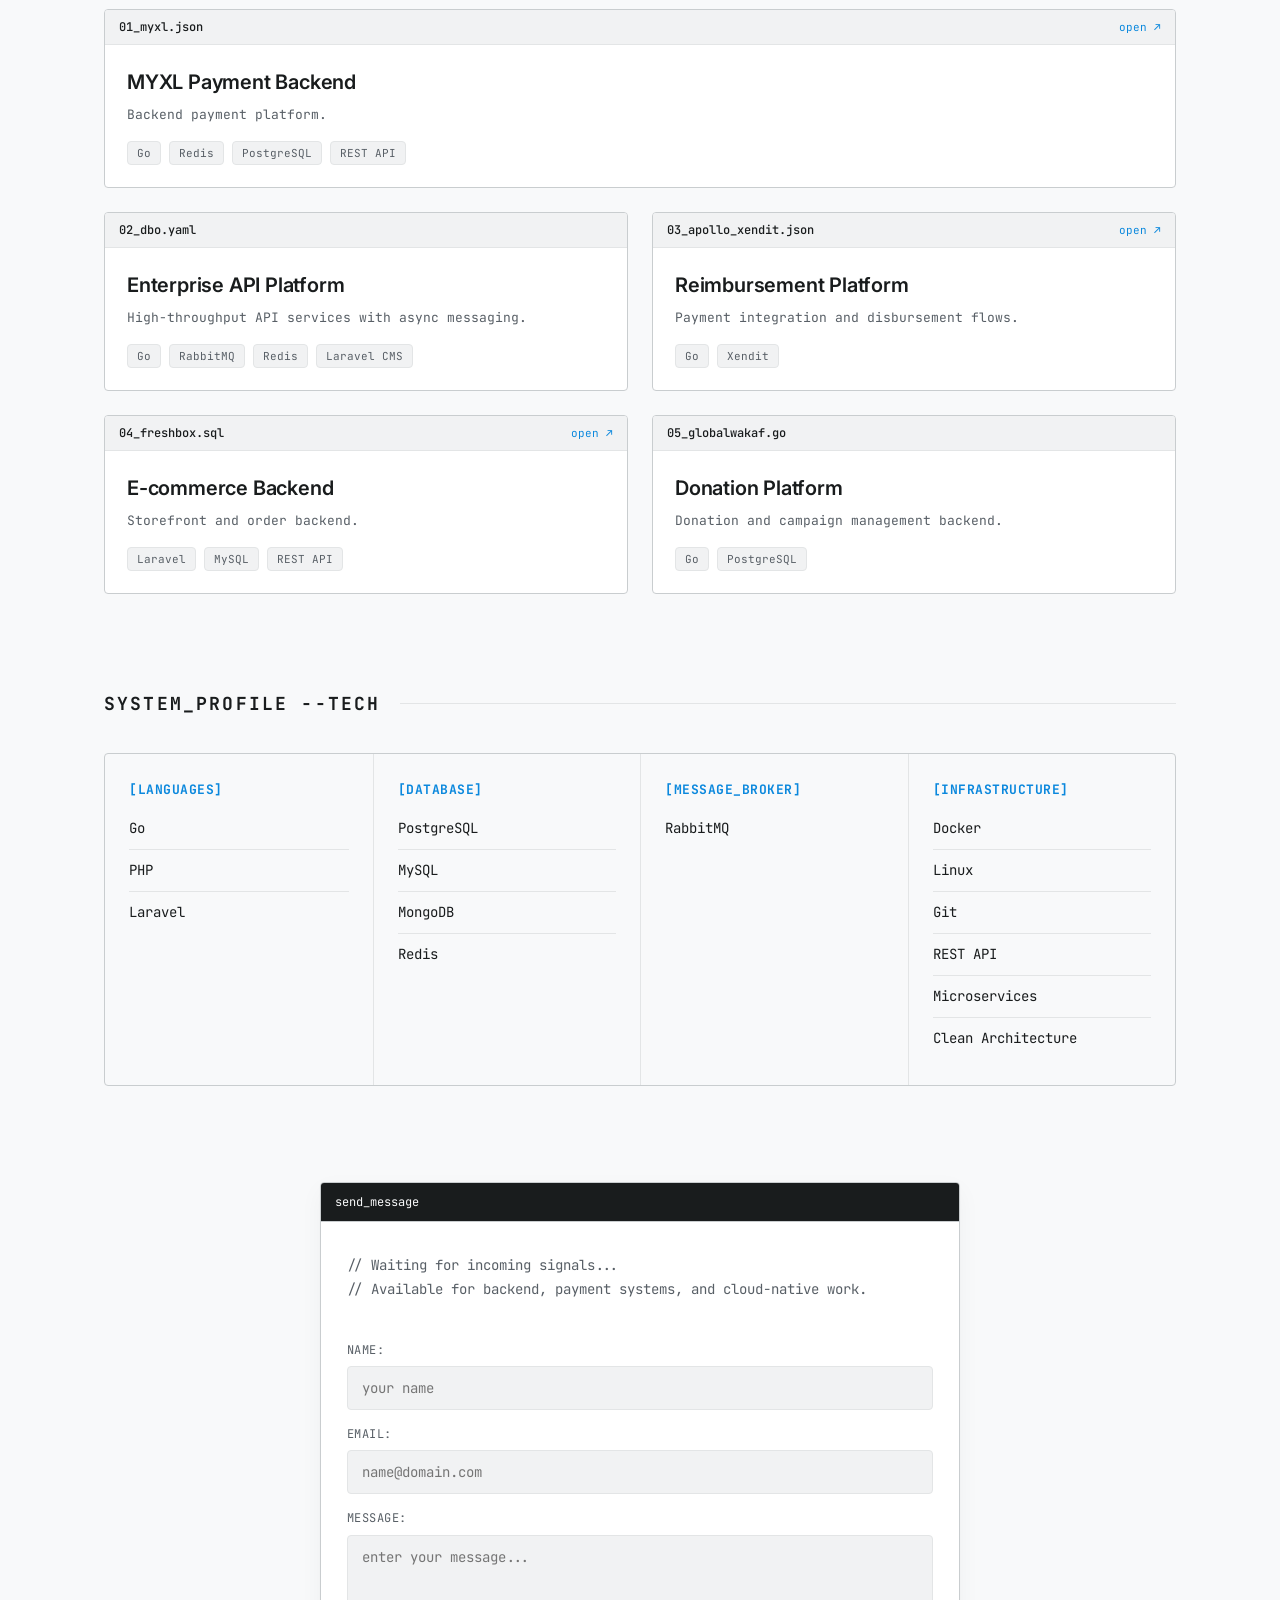
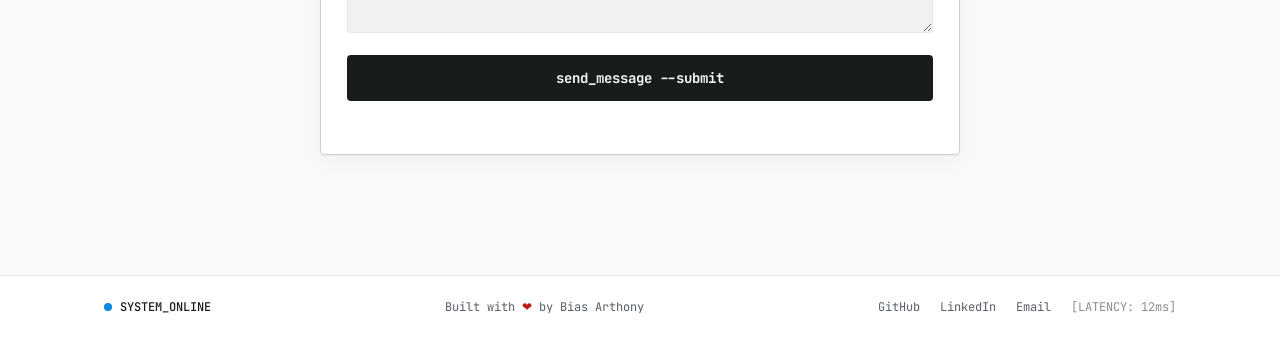
==== commit 699767ac: "Fix title and meta tags formatting in index.html" ====
--- a/index.html
+++ b/index.html
@@ -5,7 +5,7 @@
   <meta charset="UTF-8" />
   <meta name="viewport" content="width=device-width, initial-scale=1.0" />
 
-  <title>Bias Arthony — Backend Engineer</title>
+  <title>Bias Arthony - Backend Engineer</title>
   <meta name="description"
     content="Bias Arthony is a backend engineer from Indonesia with 15+ years building scalable backend systems, REST APIs, payment integrations, and cloud-native services with Go and Laravel." />
   <meta name="author" content="Bias Arthony" />
@@ -15,7 +15,7 @@
   <!-- Open Graph -->
   <meta property="og:type" content="website" />
   <meta property="og:url" content="https://bias.my.id/" />
-  <meta property="og:title" content="Bias Arthony — Backend Engineer" />
+  <meta property="og:title" content="Bias Arthony - Backend Engineer" />
   <meta property="og:description"
     content="15+ years building scalable backend systems, REST APIs, payment integrations, and cloud-native services with Go and Laravel." />
   <meta property="og:image" content="https://bias.my.id/assets/img/og.png" />
@@ -23,7 +23,7 @@
 
   <!-- Twitter -->
   <meta name="twitter:card" content="summary_large_image" />
-  <meta name="twitter:title" content="Bias Arthony — Backend Engineer" />
+  <meta name="twitter:title" content="Bias Arthony - Backend Engineer" />
   <meta name="twitter:description"
     content="15+ years building scalable backend systems, REST APIs, payment integrations, and cloud-native services." />
   <meta name="twitter:image" content="https://bias.my.id/assets/img/og.png" />
@@ -96,18 +96,18 @@
 
     <!-- ── Hero: Terminal ───────────────────────────────── -->
     <section class="section" id="home">
-      <h1 class="sr-only">Bias Arthony — Backend Engineer in Indonesia. 15+ years building
+      <h1 class="sr-only">Bias Arthony - Backend Engineer in Indonesia. 15+ years building
         scalable backend systems, REST APIs, payment integrations, and cloud-native services with Go and Laravel.</h1>
       <div class="terminal reveal">
         <div class="term-bar">
           <span class="dots"><i></i><i></i><i></i></span>
-          <span class="term-title">bias@bias.my.id — zsh — 80x24</span>
+          <span class="term-title">bias@bias.my.id - zsh - 80x24</span>
           <span></span>
         </div>
         <div class="term-body" id="hero-term">
           <p class="cmd"><span class="prompt">bias@bias.my.id</span><span class="path">:~$</span> <span class="cmd-text">whoami</span></p>
           <div class="out">
-            <span class="out-name">Bias Arthony</span> — Backend Engineer specializing in scalable
+            <span class="out-name">Bias Arthony</span> - Backend Engineer specializing in scalable
             backend systems, REST APIs, payment integration, distributed services,
             and cloud-native applications.
           </div>
@@ -150,11 +150,11 @@
           <span class="node"></span>
           <div class="commit-head">
             <span class="hash">commit a8f24c9</span>
-            <span class="date">2023 — Present</span>
+            <span class="date">2023 - Present</span>
           </div>
           <h3>Backend Engineer · <span class="company">Aleph Labs</span></h3>
-          <p>Building payment &amp; banking backends for major Indonesian enterprises —
-            <strong>BRI Mystique</strong> (Bank Rakyat Indonesia, 47.8M+ users) and
+          <p>Building payment &amp; banking backends for major Indonesian enterprises -
+            <strong>BRI </strong> (Bank Rakyat Indonesia, 47.8M+ users) and
             <strong>MYXL</strong> (39.1M+ users).</p>
           <ul class="bullets">
             <li>Payment backend</li>
@@ -173,7 +173,7 @@
           <span class="node"></span>
           <div class="commit-head">
             <span class="hash">commit b91ab72</span>
-            <span class="date">2018 — 2023</span>
+            <span class="date">2018 - 2023</span>
           </div>
           <h3>Backend Developer · <span class="company">RebelWorks</span></h3>
           <p>Projects: <a href="https://www.freshbox.id/" target="_blank" rel="noopener">Freshbox</a>,
@@ -194,7 +194,7 @@
           <span class="node"></span>
           <div class="commit-head">
             <span class="hash">commit c91aa12</span>
-            <span class="date">2011 — 2018</span>
+            <span class="date">2011 - 2018</span>
           </div>
           <h3>Web Developer · <span class="company">Wira Imaji Nyata</span></h3>
           <p>Websites for Toshiba, <a href="https://bebeclub.co.id/" target="_blank" rel="noopener">Bebelac</a>,
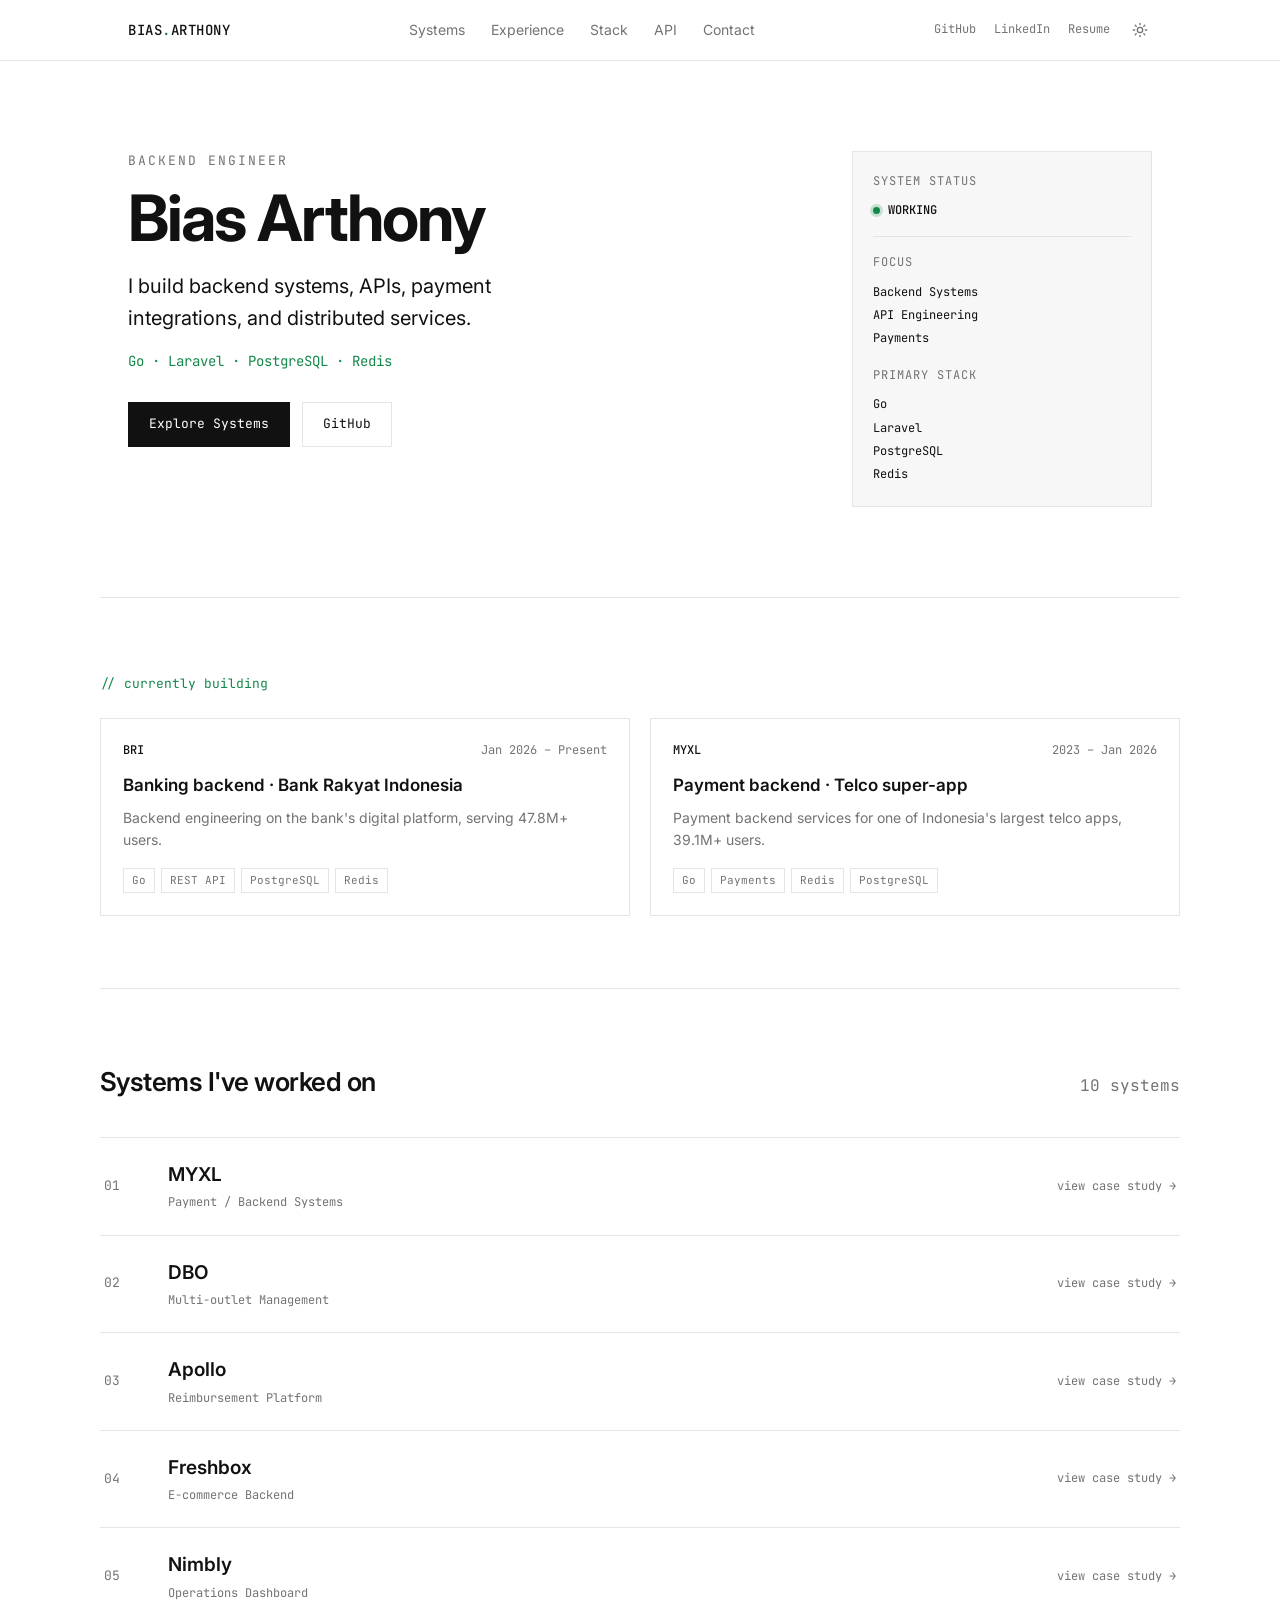
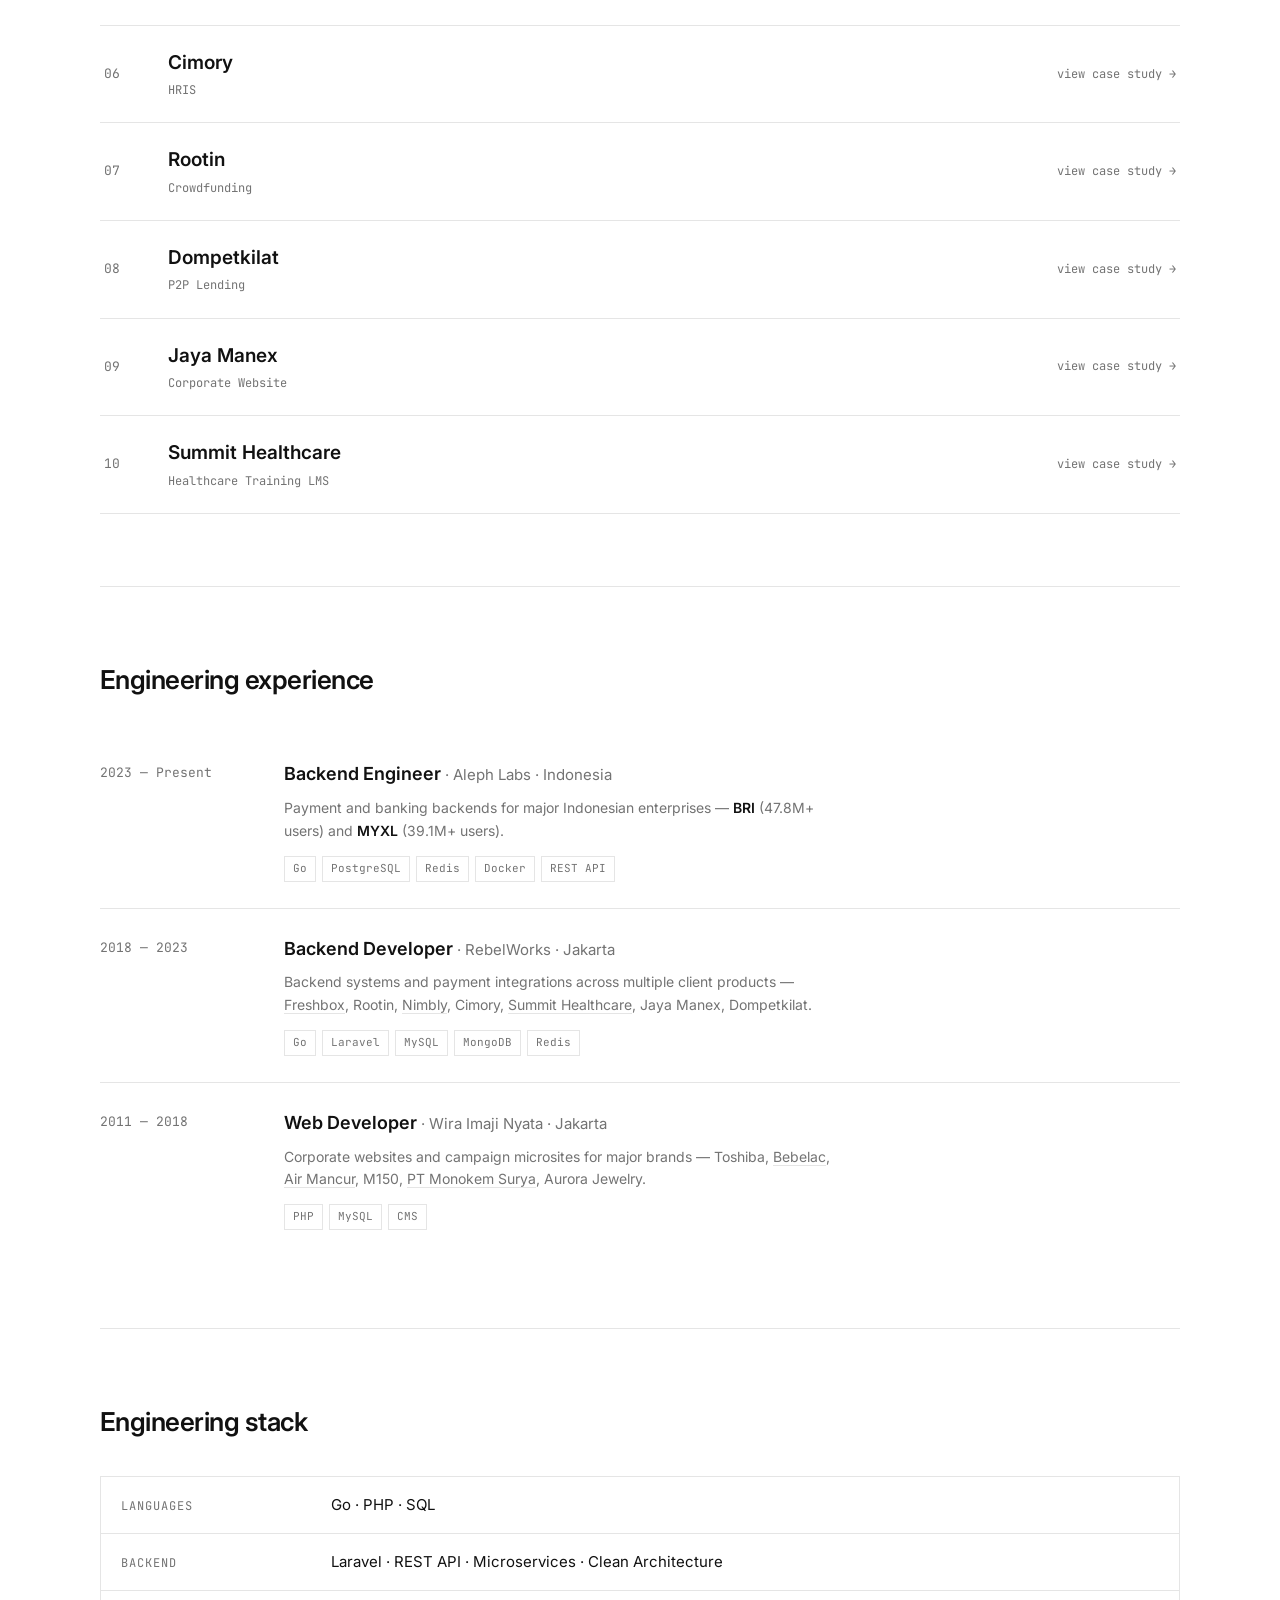
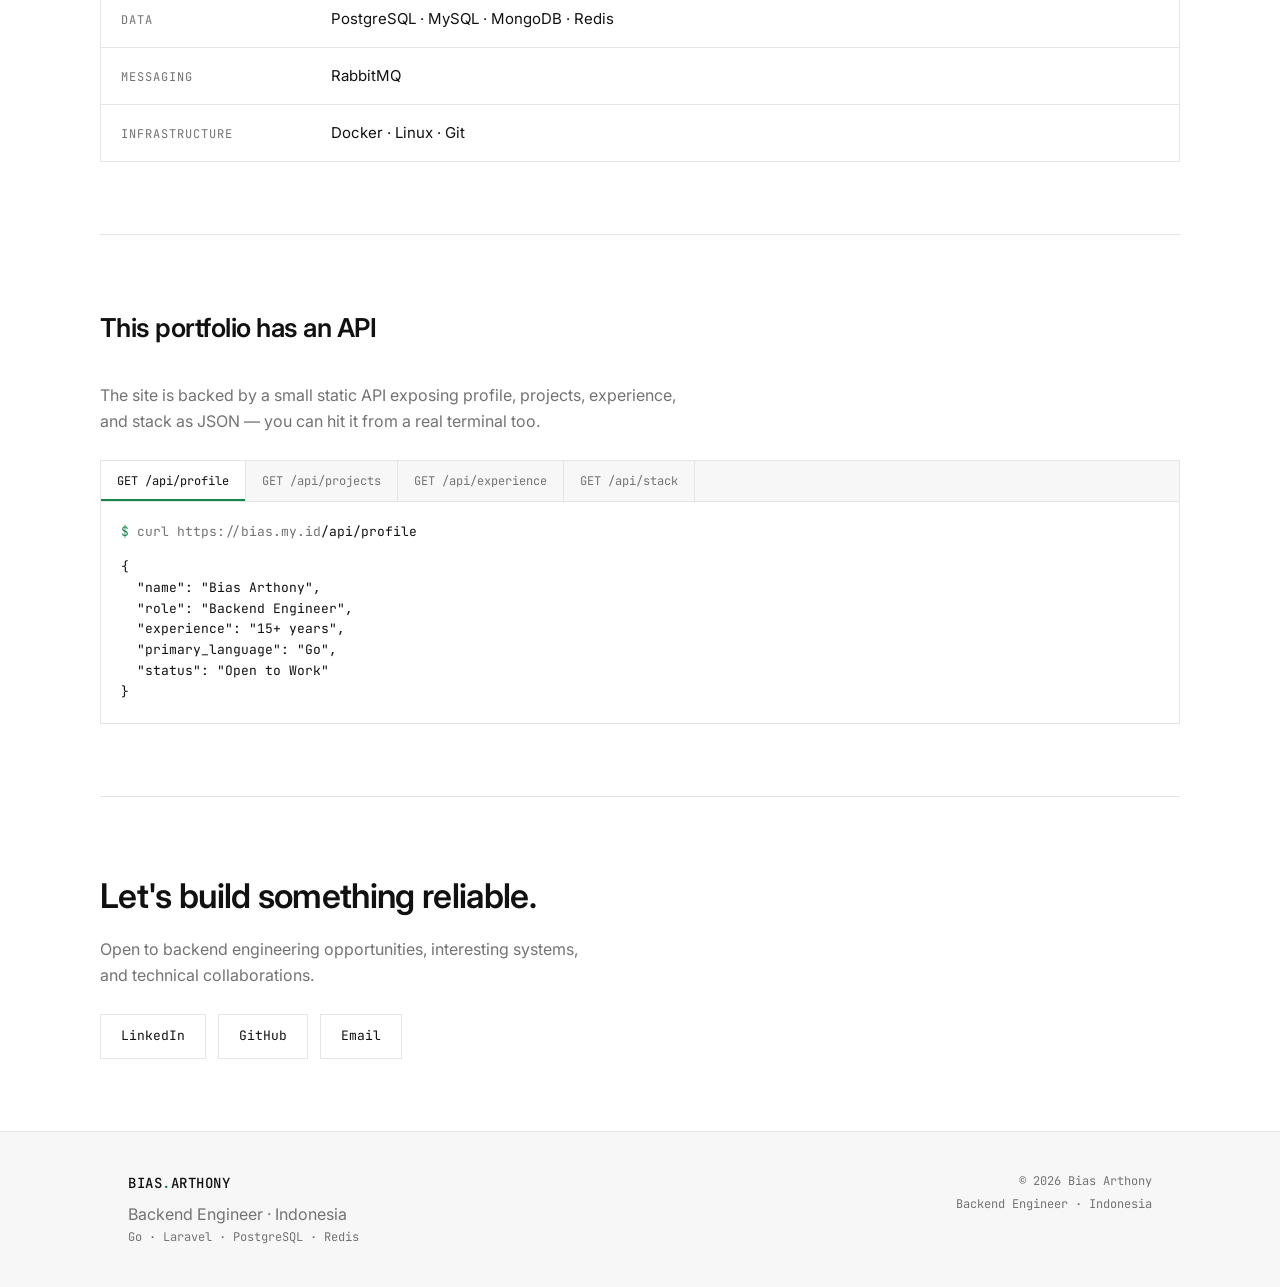
==== commit f3ee2f56: "Redesign: Engineering System layout (monochrome + subtle green), interactive systems + API console, " ====
--- a/index.html
+++ b/index.html
@@ -5,27 +5,23 @@
   <meta charset="UTF-8" />
   <meta name="viewport" content="width=device-width, initial-scale=1.0" />
 
-  <title>Bias Arthony - Backend Engineer</title>
+  <title>Bias Arthony — Backend Engineer</title>
   <meta name="description"
-    content="Bias Arthony is a backend engineer from Indonesia with 15+ years building scalable backend systems, REST APIs, payment integrations, and cloud-native services with Go and Laravel." />
+    content="Backend Engineer specializing in Go, Laravel, PostgreSQL, APIs, payment systems, and backend infrastructure. 15+ years building reliable systems." />
   <meta name="author" content="Bias Arthony" />
   <link rel="canonical" href="https://bias.my.id/" />
-  <meta name="theme-color" content="#f8f9fa" />
-
-  <!-- Open Graph -->
+  <meta name="theme-color" content="#ffffff" />
+
   <meta property="og:type" content="website" />
   <meta property="og:url" content="https://bias.my.id/" />
-  <meta property="og:title" content="Bias Arthony - Backend Engineer" />
-  <meta property="og:description"
-    content="15+ years building scalable backend systems, REST APIs, payment integrations, and cloud-native services with Go and Laravel." />
+  <meta property="og:title" content="Bias Arthony — Backend Engineer" />
+  <meta property="og:description" content="Backend Engineer — Go, Laravel, PostgreSQL, APIs, payment systems, and backend infrastructure." />
   <meta property="og:image" content="https://bias.my.id/assets/img/og.png" />
   <meta property="og:site_name" content="Bias Arthony" />
 
-  <!-- Twitter -->
   <meta name="twitter:card" content="summary_large_image" />
-  <meta name="twitter:title" content="Bias Arthony - Backend Engineer" />
-  <meta name="twitter:description"
-    content="15+ years building scalable backend systems, REST APIs, payment integrations, and cloud-native services." />
+  <meta name="twitter:title" content="Bias Arthony — Backend Engineer" />
+  <meta name="twitter:description" content="Backend Engineer — Go, Laravel, PostgreSQL, APIs, payment systems, and backend infrastructure." />
   <meta name="twitter:image" content="https://bias.my.id/assets/img/og.png" />
 
   <link rel="icon" type="image/svg+xml" href="assets/icons/favicon.svg" />
@@ -33,329 +29,203 @@
   <link rel="preconnect" href="https://fonts.googleapis.com" />
   <link rel="preconnect" href="https://fonts.gstatic.com" crossorigin />
   <link
-    href="https://fonts.googleapis.com/css2?family=Inter:wght@400;500;600;700&family=JetBrains+Mono:wght@400;500;700&display=swap"
+    href="https://fonts.googleapis.com/css2?family=Inter:wght@400;500;600;700&family=JetBrains+Mono:wght@400;500&display=swap"
     rel="stylesheet" />
 
   <link rel="stylesheet" href="style.css" />
 
   <script type="application/ld+json">
-{
-  "@context": "https://schema.org",
-  "@type": "Person",
-  "name": "Bias Arthony",
-  "jobTitle": "Backend Engineer",
-  "url": "https://bias.my.id/",
-  "address": { "@type": "PostalAddress", "addressCountry": "Indonesia" },
-  "sameAs": ["https://github.com/bias-arthony", "https://www.linkedin.com/in/biasarthony/"],
-  "knowsAbout": ["Go", "Laravel", "PostgreSQL", "Redis", "RabbitMQ", "REST API", "Microservices", "Payment Systems", "Distributed Systems", "Cloud Native"]
-}
-</script>
+  {
+    "@context": "https://schema.org",
+    "@type": "Person",
+    "name": "Bias Arthony",
+    "jobTitle": "Backend Engineer",
+    "url": "https://bias.my.id/",
+    "address": { "@type": "PostalAddress", "addressCountry": "Indonesia" },
+    "sameAs": ["https://github.com/bias-arthony", "https://www.linkedin.com/in/biasarthony/"],
+    "knowsAbout": ["Go", "Laravel", "PostgreSQL", "Redis", "RabbitMQ", "REST API", "Microservices", "Payment Systems", "Distributed Systems", "Backend Infrastructure"]
+  }
+  </script>
 </head>
 
 <body>
 
-  <!-- ── Navbar ─────────────────────────────────────────── -->
+  <!-- ── Nav ─────────────────────────────────────────── -->
   <nav class="nav" id="nav">
     <div class="nav-inner">
-      <a class="brand" href="#home">Bias Arthony<span class="accent">_</span></a>
-
+      <a class="brand" href="#top">BIAS<span class="dot">.</span>ARTHONY</a>
       <div class="nav-links" id="nav-links">
-        <a href="#home">Home</a>
+        <a href="#systems">Systems</a>
         <a href="#experience">Experience</a>
-        <a href="#projects">Projects</a>
-        <a href="#stack">Tech Stack</a>
+        <a href="#stack">Stack</a>
+        <a href="#api">API</a>
         <a href="#contact">Contact</a>
-        <a href="assets/Bias-Arthony-CV.pdf" download class="cv-mobile">Download CV</a>
-      </div>
-
-      <div class="nav-actions">
-        <button class="icon-btn" id="theme-toggle" type="button" aria-label="Toggle dark mode" title="Toggle theme">
-          <svg class="i-sun" viewBox="0 0 24 24" width="18" height="18" fill="none" stroke="currentColor"
-            stroke-width="2" stroke-linecap="round">
-            <circle cx="12" cy="12" r="4" />
-            <path
-              d="M12 2v2M12 20v2M4.9 4.9l1.4 1.4M17.7 17.7l1.4 1.4M2 12h2M20 12h2M4.9 19.1l1.4-1.4M17.7 6.3l1.4-1.4" />
-          </svg>
-          <svg class="i-moon" viewBox="0 0 24 24" width="18" height="18" fill="none" stroke="currentColor"
-            stroke-width="2" stroke-linecap="round" stroke-linejoin="round">
-            <path d="M21 12.8A9 9 0 1 1 11.2 3a7 7 0 0 0 9.8 9.8z" />
-          </svg>
+      </div>
+      <div class="nav-right">
+        <a href="https://github.com/bias-arthony" target="_blank" rel="noopener">GitHub</a>
+        <a href="https://www.linkedin.com/in/biasarthony/" target="_blank" rel="noopener">LinkedIn</a>
+        <a href="assets/Bias-Arthony-CV.pdf" download>Resume</a>
+        <button class="theme-btn" id="theme-toggle" type="button" aria-label="Toggle theme">
+          <svg class="i-sun" viewBox="0 0 24 24" width="16" height="16" fill="none" stroke="currentColor" stroke-width="2" stroke-linecap="round"><circle cx="12" cy="12" r="4"/><path d="M12 2v2M12 20v2M4.9 4.9l1.4 1.4M17.7 17.7l1.4 1.4M2 12h2M20 12h2M4.9 19.1l1.4-1.4M17.7 6.3l1.4-1.4"/></svg>
+          <svg class="i-moon" viewBox="0 0 24 24" width="16" height="16" fill="none" stroke="currentColor" stroke-width="2" stroke-linecap="round" stroke-linejoin="round"><path d="M21 12.8A9 9 0 1 1 11.2 3a7 7 0 0 0 9.8 9.8z"/></svg>
         </button>
-      <a class="btn-cv" href="assets/Bias-Arthony-CV.pdf" download>Download CV</a>
-        <button class="icon-btn menu-btn" id="menu-btn" type="button" aria-label="Open menu" aria-expanded="false">
-          <svg viewBox="0 0 24 24" width="20" height="20" fill="none" stroke="currentColor" stroke-width="2"
-            stroke-linecap="round">
-            <path d="M3 6h18M3 12h18M3 18h18" />
-          </svg>
+        <button class="menu-btn" id="menu-btn" type="button" aria-label="Menu" aria-expanded="false">
+          <svg viewBox="0 0 24 24" width="20" height="20" fill="none" stroke="currentColor" stroke-width="2" stroke-linecap="round"><path d="M3 6h18M3 12h18M3 18h18"/></svg>
         </button>
       </div>
     </div>
   </nav>
 
-  <main class="container">
-
-    <!-- ── Hero: Terminal ───────────────────────────────── -->
-    <section class="section" id="home">
-      <h1 class="sr-only">Bias Arthony - Backend Engineer in Indonesia. 15+ years building
-        scalable backend systems, REST APIs, payment integrations, and cloud-native services with Go and Laravel.</h1>
-      <div class="terminal reveal">
-        <div class="term-bar">
-          <span class="dots"><i></i><i></i><i></i></span>
-          <span class="term-title">bias@bias.my.id - zsh - 80x24</span>
-          <span></span>
-        </div>
-        <div class="term-body" id="hero-term">
-          <p class="cmd"><span class="prompt">bias@bias.my.id</span><span class="path">:~$</span> <span class="cmd-text">whoami</span></p>
-          <div class="out">
-            <span class="out-name">Bias Arthony</span> - Backend Engineer specializing in scalable
-            backend systems, REST APIs, payment integration, distributed services,
-            and cloud-native applications.
+  <main id="top">
+
+    <!-- ── Hero ──────────────────────────────────────── -->
+    <header class="hero container">
+      <div class="hero-main reveal">
+        <p class="eyebrow">Backend Engineer</p>
+        <h1>Bias Arthony</h1>
+        <p class="lead">I build backend systems, APIs, payment integrations, and distributed services.</p>
+        <p class="mono stack-line">Go · Laravel · PostgreSQL · Redis</p>
+        <div class="hero-actions">
+          <a class="btn btn-primary" href="#systems">Explore Systems</a>
+          <a class="btn btn-ghost" href="https://github.com/bias-arthony" target="_blank" rel="noopener">GitHub</a>
+        </div>
+      </div>
+
+      <aside class="status-card reveal" aria-label="System status">
+        <div class="status-row"><span class="k">SYSTEM STATUS</span></div>
+        <div class="status-row on"><span class="live"></span> WORKING</div>
+        <div class="status-sep"></div>
+        <div class="status-block">
+          <span class="k">FOCUS</span>
+          <ul><li>Backend Systems</li><li>API Engineering</li><li>Payments</li></ul>
+        </div>
+        <div class="status-block">
+          <span class="k">PRIMARY STACK</span>
+          <ul><li>Go</li><li>Laravel</li><li>PostgreSQL</li><li>Redis</li></ul>
+        </div>
+      </aside>
+    </header>
+
+    <!-- ── Currently building ────────────────────────── -->
+    <section class="container section" id="current">
+      <div class="sec-label reveal"><span class="mono">// currently building</span></div>
+      <div class="current-grid">
+        <article class="current-card reveal">
+          <div class="cc-head"><span class="mono tag">BRI</span><span class="mono muted">Jan 2026 – Present</span></div>
+          <h3>Banking backend · Bank Rakyat Indonesia</h3>
+          <p>Backend engineering on the bank's digital platform, serving 47.8M+ users.</p>
+          <div class="chips"><span>Go</span><span>REST API</span><span>PostgreSQL</span><span>Redis</span></div>
+        </article>
+        <article class="current-card reveal">
+          <div class="cc-head"><span class="mono tag">MYXL</span><span class="mono muted">2023 – Jan 2026</span></div>
+          <h3>Payment backend · Telco super-app</h3>
+          <p>Payment backend services for one of Indonesia's largest telco apps, 39.1M+ users.</p>
+          <div class="chips"><span>Go</span><span>Payments</span><span>Redis</span><span>PostgreSQL</span></div>
+        </article>
+      </div>
+    </section>
+
+    <!-- ── Systems ───────────────────────────────────── -->
+    <section class="container section" id="systems">
+      <div class="sec-head reveal">
+        <h2>Systems I've worked on</h2>
+        <span class="mono muted">10 systems</span>
+      </div>
+      <div class="systems" id="systems-list"></div>
+    </section>
+
+    <!-- ── Experience ────────────────────────────────── -->
+    <section class="container section" id="experience">
+      <div class="sec-head reveal"><h2>Engineering experience</h2></div>
+      <div class="exp">
+        <article class="exp-row reveal">
+          <div class="exp-when mono">2023 — Present</div>
+          <div class="exp-what">
+            <h3>Backend Engineer <span class="muted">· Aleph Labs · Indonesia</span></h3>
+            <p>Payment and banking backends for major Indonesian enterprises — <strong>BRI</strong> (47.8M+ users) and <strong>MYXL</strong> (39.1M+ users).</p>
+            <div class="chips"><span>Go</span><span>PostgreSQL</span><span>Redis</span><span>Docker</span><span>REST API</span></div>
           </div>
-
-          <p class="cmd"><span class="prompt">bias@bias.my.id</span><span class="path">:~$</span> <span class="cmd-text">cat about.txt</span></p>
-          <div class="out">
-            I build reliable backend systems using Go and Laravel. Passionate about
-            clean architecture, high-performance APIs, and solving complex engineering problems.
+        </article>
+        <article class="exp-row reveal">
+          <div class="exp-when mono">2018 — 2023</div>
+          <div class="exp-what">
+            <h3>Backend Developer <span class="muted">· RebelWorks · Jakarta</span></h3>
+            <p>Backend systems and payment integrations across multiple client products —
+              <a href="https://www.freshbox.id/" target="_blank" rel="noopener">Freshbox</a>, Rootin,
+              <a href="https://hellonimbly.com/id/" target="_blank" rel="noopener">Nimbly</a>, Cimory,
+              <a href="https://www.summithealthcare.co.id/" target="_blank" rel="noopener">Summit Healthcare</a>, Jaya Manex, Dompetkilat.</p>
+            <div class="chips"><span>Go</span><span>Laravel</span><span>MySQL</span><span>MongoDB</span><span>Redis</span></div>
           </div>
-
-          <p class="cmd"><span class="prompt">bias@bias.my.id</span><span class="path">:~$</span> <span class="cmd-text">status</span></p>
-          <div class="out status-grid">
-            <span class="tag">[API]</span><span>ONLINE</span>
-            <span class="tag">[POSTGRES]</span><span>CONNECTED</span>
-            <span class="tag">[REDIS]</span><span>CONNECTED</span>
-            <span class="tag">[RABBITMQ]</span><span>RUNNING</span>
-            <span class="tag">[PAYMENT]</span><span>HEALTHY</span>
+        </article>
+        <article class="exp-row reveal">
+          <div class="exp-when mono">2011 — 2018</div>
+          <div class="exp-what">
+            <h3>Web Developer <span class="muted">· Wira Imaji Nyata · Jakarta</span></h3>
+            <p>Corporate websites and campaign microsites for major brands — Toshiba,
+              <a href="https://www.bebelac.com/" target="_blank" rel="noopener">Bebelac</a>,
+              <a href="https://www.airmancur.co.id/product.html" target="_blank" rel="noopener">Air Mancur</a>, M150,
+              <a href="https://www.monokem.com/" target="_blank" rel="noopener">PT Monokem Surya</a>, Aurora Jewelry.</p>
+            <div class="chips"><span>PHP</span><span>MySQL</span><span>CMS</span></div>
           </div>
-
-          <div id="term-history"></div>
-          <p class="cmd" id="term-line">
-            <span class="prompt">bias@bias.my.id</span><span class="path">:~$</span>
-            <input id="term-input" class="term-input" type="text" autocomplete="off" autocapitalize="off"
-              spellcheck="false" aria-label="terminal input" placeholder="curl https://bias.my.id/api/profile"
-              disabled />
-            <span class="caret" id="caret"></span>
-          </p>
-        </div>
-      </div>
-    </section>
-
-    <!-- ── Experience: git log ──────────────────────────── -->
-    <section class="section" id="experience">
-      <div class="sec-head reveal">
-        <h2>git log --all --graph</h2><span class="rule"></span>
-      </div>
-
-      <div class="timeline">
-        <article class="commit reveal">
-          <span class="node"></span>
-          <div class="commit-head">
-            <span class="hash">commit a8f24c9</span>
-            <span class="date">2023 - Present</span>
-          </div>
-          <h3>Backend Engineer · <span class="company">Aleph Labs</span></h3>
-          <p>Building payment &amp; banking backends for major Indonesian enterprises -
-            <strong>BRI </strong> (Bank Rakyat Indonesia, 47.8M+ users) and
-            <strong>MYXL</strong> (39.1M+ users).</p>
-          <ul class="bullets">
-            <li>Payment backend</li>
-            <li>API development</li>
-            <li>Redis caching</li>
-            <li>PostgreSQL</li>
-            <li>HMAC validation</li>
-            <li>System optimization</li>
-          </ul>
-          <div class="chips">
-            <span>Go</span><span>Redis</span><span>Docker</span><span>PostgreSQL</span><span>REST API</span>
-          </div>
-        </article>
-
-        <article class="commit reveal">
-          <span class="node"></span>
-          <div class="commit-head">
-            <span class="hash">commit b91ab72</span>
-            <span class="date">2018 - 2023</span>
-          </div>
-          <h3>Backend Developer · <span class="company">RebelWorks</span></h3>
-          <p>Projects: <a href="https://www.freshbox.id/" target="_blank" rel="noopener">Freshbox</a>,
-            <a href="https://www.summithealthcare.co.id/" target="_blank" rel="noopener">Summit Healthcare</a>, Jaya Manex.</p>
-          <ul class="bullets">
-            <li>Laravel backend</li>
-            <li>Golang services</li>
-            <li>Payment integration</li>
-            <li>Internal CMS</li>
-            <li>API development</li>
-          </ul>
-          <div class="chips">
-            <span>Laravel</span><span>Go</span><span>MySQL</span><span>REST API</span>
-          </div>
-        </article>
-
-        <article class="commit reveal">
-          <span class="node"></span>
-          <div class="commit-head">
-            <span class="hash">commit c91aa12</span>
-            <span class="date">2011 - 2018</span>
-          </div>
-          <h3>Web Developer · <span class="company">Wira Imaji Nyata</span></h3>
-          <p>Websites for Toshiba, <a href="https://bebeclub.co.id/" target="_blank" rel="noopener">Bebelac</a>,
-            <a href="https://www.airmancur.co.id/product.html" target="_blank" rel="noopener">Air Mancur</a>, M150,
-            Ice Cream Gentong, Finnezza, Lintas Tour,
-            <a href="https://www.monokem.com/" target="_blank" rel="noopener">PT Monokem Surya</a>.</p>
-          <ul class="bullets">
-            <li>PHP</li>
-            <li>CMS</li>
-            <li>Corporate websites</li>
-            <li>Campaign microsites</li>
-          </ul>
-          <div class="chips">
-            <span>PHP</span><span>CMS</span>
-          </div>
-        </article>
-      </div>
-    </section>
-
-    <!-- ── Projects ─────────────────────────────────────── -->
-    <section class="section" id="projects">
-      <div class="sec-head reveal">
-        <h2>ls ./projects</h2><span class="rule"></span>
-      </div>
-
-      <div class="projects">
-        <article class="file-card reveal">
-          <div class="file-bar"><span class="fname">01_myxl.json</span><a class="fopen" href="https://www.xl.co.id/myxl" target="_blank" rel="noopener">open ↗</a></div>
-          <div class="file-body">
-            <h3>MYXL Payment Backend</h3>
-            <p>Backend payment platform.</p>
-            <div class="chips"><span>Go</span><span>Redis</span><span>PostgreSQL</span><span>REST API</span></div>
-          </div>
-        </article>
-
-        <article class="file-card reveal">
-          <div class="file-bar"><span class="fname">02_dbo.yaml</span></div>
-          <div class="file-body">
-            <h3>Enterprise API Platform</h3>
-            <p>High-throughput API services with async messaging.</p>
-            <div class="chips"><span>Go</span><span>RabbitMQ</span><span>Redis</span><span>Laravel CMS</span></div>
-          </div>
-        </article>
-
-        <article class="file-card reveal">
-          <div class="file-bar"><span class="fname">03_apollo_xendit.json</span><a class="fopen" href="https://getapollo.co/reimbursement" target="_blank" rel="noopener">open ↗</a></div>
-          <div class="file-body">
-            <h3>Reimbursement Platform</h3>
-            <p>Payment integration and disbursement flows.</p>
-            <div class="chips"><span>Go</span><span>Xendit</span></div>
-          </div>
-        </article>
-
-        <article class="file-card reveal">
-          <div class="file-bar"><span class="fname">04_freshbox.sql</span><a class="fopen" href="https://www.freshbox.id/" target="_blank" rel="noopener">open ↗</a></div>
-          <div class="file-body">
-            <h3>E-commerce Backend</h3>
-            <p>Storefront and order backend.</p>
-            <div class="chips"><span>Laravel</span><span>MySQL</span><span>REST API</span></div>
-          </div>
-        </article>
-
-        <article class="file-card reveal">
-          <div class="file-bar"><span class="fname">05_globalwakaf.go</span></div>
-          <div class="file-body">
-            <h3>Donation Platform</h3>
-            <p>Donation and campaign management backend.</p>
-            <div class="chips"><span>Go</span><span>PostgreSQL</span></div>
-          </div>
-        </article>
-      </div>
-    </section>
-
-    <!-- ── Tech Stack ───────────────────────────────────── -->
-    <section class="section" id="stack">
-      <div class="sec-head reveal">
-        <h2>system_profile --tech</h2><span class="rule"></span>
-      </div>
-
-      <div class="stack-grid reveal">
-        <div class="stack-col">
-          <h4>[LANGUAGES]</h4>
-          <ul>
-            <li>Go</li>
-            <li>PHP</li>
-            <li>Laravel</li>
-          </ul>
-        </div>
-        <div class="stack-col">
-          <h4>[DATABASE]</h4>
-          <ul>
-            <li>PostgreSQL</li>
-            <li>MySQL</li>
-            <li>MongoDB</li>
-            <li>Redis</li>
-          </ul>
-        </div>
-        <div class="stack-col">
-          <h4>[MESSAGE_BROKER]</h4>
-          <ul>
-            <li>RabbitMQ</li>
-          </ul>
-        </div>
-        <div class="stack-col">
-          <h4>[INFRASTRUCTURE]</h4>
-          <ul>
-            <li>Docker</li>
-            <li>Linux</li>
-            <li>Git</li>
-            <li>REST API</li>
-            <li>Microservices</li>
-            <li>Clean Architecture</li>
-          </ul>
-        </div>
-      </div>
-    </section>
-
-    <!-- ── Contact ──────────────────────────────────────── -->
-    <section class="section" id="contact">
-      <div class="terminal contact-term reveal">
-        <div class="term-bar dark-bar">
-          <span class="term-title light">send_message</span>
-        </div>
-        <div class="term-body">
-          <p class="out mono-note">
-            // Waiting for incoming signals...<br />
-            // Available for backend, payment systems, and cloud-native work.
-          </p>
-          <form id="contact-form" action="https://api.web3forms.com/submit" method="POST">
-            <!-- Web3Forms: ganti dengan access key kamu dari web3forms.com -->
-            <input type="hidden" name="access_key" value="68460014-37fa-424a-af42-bd53dfb36060" />
-            <input type="hidden" name="subject" value="New message from bias.my.id" />
-            <input type="checkbox" name="botcheck" class="hp" tabindex="-1" autocomplete="off" />
-
-            <label for="f-name">NAME:</label>
-            <input id="f-name" name="name" type="text" required placeholder="your name" />
-
-            <label for="f-email">EMAIL:</label>
-            <input id="f-email" name="email" type="email" required placeholder="name@domain.com" />
-
-            <label for="f-msg">MESSAGE:</label>
-            <textarea id="f-msg" name="message" rows="4" required placeholder="enter your message..."></textarea>
-
-            <button type="submit" class="btn-submit">send_message --submit</button>
-            <p class="form-status" id="form-status" role="status" aria-live="polite"></p>
-          </form>
+        </article>
+      </div>
+    </section>
+
+    <!-- ── Stack ─────────────────────────────────────── -->
+    <section class="container section" id="stack">
+      <div class="sec-head reveal"><h2>Engineering stack</h2></div>
+      <div class="matrix reveal">
+        <div class="mrow"><span class="mono k">LANGUAGES</span><span class="v">Go · PHP · SQL</span></div>
+        <div class="mrow"><span class="mono k">BACKEND</span><span class="v">Laravel · REST API · Microservices · Clean Architecture</span></div>
+        <div class="mrow"><span class="mono k">DATA</span><span class="v">PostgreSQL · MySQL · MongoDB · Redis</span></div>
+        <div class="mrow"><span class="mono k">MESSAGING</span><span class="v">RabbitMQ</span></div>
+        <div class="mrow"><span class="mono k">INFRASTRUCTURE</span><span class="v">Docker · Linux · Git</span></div>
+      </div>
+    </section>
+
+    <!-- ── API ───────────────────────────────────────── -->
+    <section class="container section" id="api">
+      <div class="sec-head reveal"><h2>This portfolio has an API</h2></div>
+      <p class="api-intro reveal">The site is backed by a small static API exposing profile, projects,
+        experience, and stack as JSON — you can hit it from a real terminal too.</p>
+      <div class="api-console reveal">
+        <div class="api-tabs" id="api-tabs">
+          <button class="api-tab active" data-ep="/api/profile">GET /api/profile</button>
+          <button class="api-tab" data-ep="/api/projects">GET /api/projects</button>
+          <button class="api-tab" data-ep="/api/experience">GET /api/experience</button>
+          <button class="api-tab" data-ep="/api/stack">GET /api/stack</button>
+        </div>
+        <div class="api-body">
+          <div class="api-req mono"><span class="prompt">$</span> curl https://bias.my.id<span id="api-ep">/api/profile</span></div>
+          <pre class="api-res mono" id="api-res">Loading…</pre>
+        </div>
+      </div>
+    </section>
+
+    <!-- ── Contact ───────────────────────────────────── -->
+    <section class="container section" id="contact">
+      <div class="contact reveal">
+        <h2>Let's build something reliable.</h2>
+        <p>Open to backend engineering opportunities, interesting systems, and technical collaborations.</p>
+        <div class="contact-links">
+          <a class="btn btn-ghost" href="https://www.linkedin.com/in/biasarthony/" target="_blank" rel="noopener">LinkedIn</a>
+          <a class="btn btn-ghost" href="https://github.com/bias-arthony" target="_blank" rel="noopener">GitHub</a>
+          <a class="btn btn-ghost" href="mailto:biasarthony@gmail.com">Email</a>
         </div>
       </div>
     </section>
   </main>
 
-  <!-- ── Footer ─────────────────────────────────────────── -->
   <footer class="footer">
-    <div class="footer-inner">
-      <span class="status-dot"><i></i> SYSTEM_ONLINE</span>
-      <span class="built">Built with <span class="heart">❤</span> by Bias Arthony</span>
-      <div class="socials">
-        <a href="https://github.com/bias-arthony" target="_blank" rel="noopener">GitHub</a>
-        <a href="https://www.linkedin.com/in/biasarthony/" target="_blank" rel="noopener">LinkedIn</a>
-        <a href="mailto:biasarthony@gmail.com">Email</a>
-        <span class="latency">[LATENCY: 12ms]</span>
+    <div class="container footer-inner">
+      <div>
+        <div class="brand">BIAS<span class="dot">.</span>ARTHONY</div>
+        <p class="muted">Backend Engineer · Indonesia</p>
+        <p class="mono muted small">Go · Laravel · PostgreSQL · Redis</p>
+      </div>
+      <div class="footer-meta mono muted small">
+        <span>© 2026 Bias Arthony</span>
+        <span>Backend Engineer · Indonesia</span>
       </div>
     </div>
   </footer>
@@ -363,4 +233,4 @@
   <script src="script.js" defer></script>
 </body>
 
-</html>+</html>
--- a/style.css
+++ b/style.css
@@ -1,322 +1,212 @@
 /* ───────────────────────────────────────────────
-   Bias Arthony — Backend Engineer portfolio
-   Vanilla CSS. Terminal / precision-engineering aesthetic.
+   bias.my.id — Engineering System portfolio
+   Monochrome, editorial, mono accents. Vanilla CSS.
    ─────────────────────────────────────────────── */
 
 :root {
-  --bg: #f8f9fa;
-  --surface: #ffffff;
-  --surface-2: #f1f2f3;
-  --surface-3: #e7e8e9;
-  --text: #191c1d;
-  --text-2: #585f66;
-  --line: #e3e5e6;
-  --line-strong: #c9cdcf;
-  --accent: #0b88dd;
-
+  --bg: #ffffff;
+  --bg-2: #f7f7f7;
+  --fg: #111111;
+  --muted: #737373;
+  --border: #e5e5e5;
+  --accent: #111111;
+  --green: #14884a;
+
+  --sans: "Inter", -apple-system, system-ui, "Segoe UI", sans-serif;
   --mono: "JetBrains Mono", ui-monospace, "SF Mono", Menlo, monospace;
-  --sans: "Inter", -apple-system, system-ui, "Segoe UI", sans-serif;
-  --max: 1120px;
-  --gap: 24px;
-  --radius: 4px;
-  --shadow: 0 1px 2px rgba(0,0,0,.04), 0 8px 24px rgba(0,0,0,.04);
-}
-
-html[data-theme="dark"] {
-  --bg: #0c0d0e;
-  --surface: #141516;
-  --surface-2: #1b1d1e;
-  --surface-3: #222425;
-  --text: #e6e8e9;
-  --text-2: #9aa0a3;
-  --line: #26292b;
-  --line-strong: #34383a;
-  --accent: #4aa8ef;
-  --shadow: 0 1px 2px rgba(0,0,0,.4), 0 8px 24px rgba(0,0,0,.35);
-}
-
-* { box-sizing: border-box; margin: 0; padding: 0; }
-
-html { scroll-behavior: smooth; scroll-padding-top: 90px; }
-
+  --max: 1080px;
+  --pad: 28px;
+}
+
+:root[data-theme="dark"] {
+  --bg: #0a0a0a;
+  --bg-2: #111111;
+  --fg: #f5f5f5;
+  --muted: #8a8a8a;
+  --border: #262626;
+  --accent: #f5f5f5;
+  --green: #2bd576;
+}
+
+* { margin: 0; padding: 0; box-sizing: border-box; }
+html { scroll-behavior: smooth; scroll-padding-top: 80px; }
 body {
-  background: var(--bg);
-  color: var(--text);
-  font-family: var(--sans);
-  font-size: 16px;
-  line-height: 1.5;
-  -webkit-font-smoothing: antialiased;
-  overflow-x: hidden;
-  transition: background .3s ease, color .3s ease;
-}
-
+  background: var(--bg); color: var(--fg);
+  font-family: var(--sans); font-size: 16px; line-height: 1.6;
+  -webkit-font-smoothing: antialiased; overflow-x: hidden;
+  transition: background .25s, color .25s;
+}
 a { color: inherit; text-decoration: none; }
-.accent { color: var(--accent); }
-
-/* screen-reader / SEO only, visually hidden */
-.sr-only {
-  position: absolute; width: 1px; height: 1px; padding: 0; margin: -1px;
-  overflow: hidden; clip: rect(0,0,0,0); white-space: nowrap; border: 0;
-}
-
-/* ── Navbar ─────────────────────────────────── */
+.mono { font-family: var(--mono); }
+.muted { color: var(--muted); }
+.small { font-size: 12px; }
+.container { max-width: var(--max); margin: 0 auto; padding: 0 var(--pad); }
+.dot { color: var(--green); }
+
+/* ── Nav ─────────────────────────────────────── */
 .nav {
-  position: fixed; top: 0; left: 0; width: 100%; z-index: 100;
-  background: color-mix(in srgb, var(--bg) 72%, transparent);
-  backdrop-filter: blur(12px);
-  border-bottom: 1px solid var(--line);
+  position: sticky; top: 0; z-index: 100;
+  background: color-mix(in srgb, var(--bg) 82%, transparent);
+  backdrop-filter: blur(10px);
+  border-bottom: 1px solid var(--border);
 }
 .nav-inner {
-  max-width: var(--max); margin: 0 auto; height: 64px;
-  padding: 0 var(--gap);
-  display: flex; align-items: center; justify-content: space-between;
-}
-.brand { font-weight: 700; font-size: 20px; letter-spacing: -0.02em; }
-.nav-links { display: flex; gap: 28px; }
-.nav-links a {
-  font-family: var(--mono); font-size: 13px; color: var(--text-2);
-  transition: color .2s;
-}
-.nav-links a:hover, .nav-links a.active { color: var(--text); }
-.nav-actions { display: flex; align-items: center; gap: 14px; }
-
-.icon-btn {
-  background: none; border: none; color: var(--text-2); cursor: pointer;
-  display: inline-flex; padding: 6px; border-radius: var(--radius);
-  transition: color .2s, background .2s;
-}
-.icon-btn:hover { color: var(--text); background: var(--surface-2); }
+  max-width: var(--max); margin: 0 auto; height: 60px; padding: 0 var(--pad);
+  display: flex; align-items: center; justify-content: space-between; gap: 20px;
+}
+.brand { font-family: var(--mono); font-size: 14px; font-weight: 500; letter-spacing: .5px; }
+.nav-links { display: flex; gap: 26px; }
+.nav-links a { font-size: 14px; color: var(--muted); transition: color .18s; }
+.nav-links a:hover { color: var(--fg); }
+.nav-links a.active { color: var(--green); }
+.nav-right a:hover { color: var(--green); }
+.nav-right { display: flex; align-items: center; gap: 18px; }
+.nav-right a { font-family: var(--mono); font-size: 12px; color: var(--muted); transition: color .18s; }
+.nav-right a:hover { color: var(--fg); }
+.theme-btn, .menu-btn { background: none; border: none; color: var(--muted); cursor: pointer; display: inline-flex; padding: 4px; }
+.theme-btn:hover, .menu-btn:hover { color: var(--fg); }
 .i-moon { display: none; }
-html[data-theme="dark"] .i-sun { display: none; }
-html[data-theme="dark"] .i-moon { display: block; }
-
-.btn-cv {
-  font-family: var(--mono); font-size: 12px; letter-spacing: .04em;
-  text-transform: uppercase;
-  background: var(--text); color: var(--bg);
-  padding: 9px 16px; border-radius: var(--radius);
-  transition: opacity .2s;
-}
-.btn-cv:hover { opacity: .82; }
+:root[data-theme="dark"] .i-sun { display: none; }
+:root[data-theme="dark"] .i-moon { display: block; }
 .menu-btn { display: none; }
-.cv-mobile { display: none; }  /* shown only inside mobile dropdown */
-
-/* ── Layout ─────────────────────────────────── */
-.container { max-width: var(--max); margin: 0 auto; padding: 0 var(--gap); }
-.section { padding-top: 96px; }
-#home { padding-top: 120px; }
-
-.sec-head { display: flex; align-items: center; gap: 20px; margin-bottom: 36px; }
-.sec-head h2 {
-  font-family: var(--mono); font-size: 18px; font-weight: 700;
-  text-transform: uppercase; letter-spacing: .12em; white-space: nowrap;
-}
-.rule { flex: 1; height: 1px; background: var(--line); }
-
-/* ── Terminal ───────────────────────────────── */
-.terminal {
-  background: var(--surface); border: 1px solid var(--line-strong);
-  border-radius: var(--radius); overflow: hidden; box-shadow: var(--shadow);
-  transition: border-color .3s;
-}
-.terminal:hover { border-color: var(--text-2); }
-.term-bar {
-  display: flex; align-items: center; justify-content: space-between;
-  padding: 10px 14px; background: var(--surface-3);
-  border-bottom: 1px solid var(--line-strong);
-}
-.dots { display: flex; gap: 7px; }
-.dots i { width: 11px; height: 11px; border-radius: 50%; background: var(--line-strong); }
-.term-title { font-family: var(--mono); font-size: 12px; color: var(--text-2); }
-.term-bar.dark-bar { background: var(--text); }
-.term-title.light { color: var(--bg); }
-
-.term-body {
-  padding: 26px; font-family: var(--mono); font-size: 14px; line-height: 1.7;
-}
-.cmd { margin-top: 4px; }
-.cmd:first-child { margin-top: 0; }
-.prompt { color: var(--accent); font-weight: 700; }
-.path { color: var(--text-2); }
-.cmd-text { color: var(--text); }
-.out { color: var(--text-2); margin: 6px 0 20px; max-width: 68ch; }
-
-/* Interactive terminal input */
-#term-line { display: flex; align-items: center; flex-wrap: wrap; gap: 0 6px; }
-.term-input {
-  flex: 1; min-width: 120px;
-  background: transparent; border: none; outline: none;
-  color: var(--text); font-family: var(--mono); font-size: inherit;
-  caret-color: var(--accent); padding: 0;
-}
-.term-input::placeholder { color: var(--text-2); opacity: .5; }
-.term-input:focus + .caret { display: none; }
-
-/* JSON output (interactive curl) */
-.json { margin: 6px 0 16px; font-family: var(--mono); font-size: 13px; line-height: 1.6; white-space: pre; overflow-x: auto; }
-.json .jk { color: var(--accent); }
-.json .js { color: var(--text); }
-.json .jp { color: var(--text-2); }
-.out-name { color: var(--text); font-weight: 700; }
-.status-grid {
-  display: grid; grid-template-columns: max-content 1fr; gap: 4px 16px;
-}
-.status-grid .tag { color: var(--accent); font-weight: 700; }
-
-.caret {
-  display: inline-block; width: 9px; height: 1.1em; background: var(--text);
-  vertical-align: text-bottom; animation: blink 1.1s step-end infinite;
-}
-@keyframes blink { 50% { opacity: 0; } }
-
-/* ── Experience timeline ────────────────────── */
-.timeline { display: flex; flex-direction: column; gap: 40px; }
-.commit {
-  position: relative; padding-left: 30px;
-  border-left: 2px solid var(--line); font-family: var(--mono);
-}
-.node {
-  position: absolute; left: -9px; top: 2px; width: 16px; height: 16px;
-  border-radius: 50%; background: var(--accent);
-  box-shadow: 0 0 0 4px var(--bg);
-}
-.commit:not(:first-child) .node { background: var(--line-strong); }
-.commit-head { display: flex; flex-wrap: wrap; gap: 6px 16px; margin-bottom: 8px; }
-.hash { color: var(--accent); font-weight: 700; }
-.date { color: var(--text-2); }
-.commit h3 { font-family: var(--sans); font-size: 19px; font-weight: 600; margin-bottom: 8px; }
-.company { color: var(--text-2); }
-.commit p { color: var(--text-2); font-family: var(--sans); max-width: 62ch; margin-bottom: 14px; }
-.bullets {
-  list-style: none; display: flex; flex-wrap: wrap; gap: 4px 22px;
-  margin-bottom: 16px; color: var(--text-2); font-size: 13px;
-}
-.bullets li::before { content: "• "; color: var(--accent); }
-
-.chips { display: flex; flex-wrap: wrap; gap: 8px; }
-.chips span {
-  font-family: var(--mono); font-size: 11px; color: var(--text-2);
-  background: var(--surface-2); border: 1px solid var(--line);
-  padding: 3px 9px; border-radius: var(--radius);
-}
-
-/* ── Projects ───────────────────────────────── */
-.projects {
-  display: grid; grid-template-columns: repeat(2, 1fr); gap: var(--gap);
-}
-.projects .file-card:first-child { grid-column: 1 / -1; }
-.file-card {
-  background: var(--surface); border: 1px solid var(--line-strong);
-  border-radius: var(--radius); overflow: hidden;
-  transition: transform .25s ease, border-color .25s ease, box-shadow .25s ease;
-}
-.file-card:hover { transform: translateY(-4px); border-color: var(--text-2); box-shadow: var(--shadow); }
-.file-bar {
-  padding: 8px 14px; background: var(--surface-2);
-  border-bottom: 1px solid var(--line);
-  display: flex; align-items: center; justify-content: space-between; gap: 12px;
-}
-.fname { font-family: var(--mono); font-size: 12px; font-weight: 500; }
-.fopen {
-  font-family: var(--mono); font-size: 11px; color: var(--accent);
-  border-bottom: 1px solid transparent; transition: border-color .2s; white-space: nowrap;
-}
-.fopen:hover { border-color: var(--accent); }
-
-/* Inline links in experience */
-.commit a { color: var(--accent); border-bottom: 1px solid transparent; transition: border-color .2s; }
-.commit a:hover { border-color: var(--accent); }
-.file-body { padding: 22px; }
-.file-body h3 { font-size: 20px; font-weight: 600; margin-bottom: 8px; letter-spacing: -0.01em; }
-.file-body p { color: var(--text-2); font-family: var(--mono); font-size: 13px; margin-bottom: 16px; }
-
-/* ── Tech stack ─────────────────────────────── */
-.stack-grid {
-  display: grid; grid-template-columns: repeat(4, 1fr);
-  border: 1px solid var(--line-strong); border-radius: var(--radius); overflow: hidden;
-}
-.stack-col { padding: 26px 24px; border-left: 1px solid var(--line); }
-.stack-col:first-child { border-left: none; }
-.stack-col h4 {
-  font-family: var(--mono); font-size: 13px; color: var(--accent);
-  margin-bottom: 18px; letter-spacing: .04em;
-}
-.stack-col ul { list-style: none; display: flex; flex-direction: column; gap: 10px; }
-.stack-col li {
-  font-family: var(--mono); font-size: 14px;
-  border-bottom: 1px solid var(--line); padding-bottom: 10px;
-}
-.stack-col li:last-child { border-bottom: none; }
-
-/* ── Contact ────────────────────────────────── */
-.contact-term { max-width: 640px; margin: 0 auto; }
-.mono-note { margin-bottom: 24px; }
-#contact-form { display: flex; flex-direction: column; }
-#contact-form label {
-  font-family: var(--mono); font-size: 12px; color: var(--text-2);
-  margin: 14px 0 6px; letter-spacing: .04em;
-}
-#contact-form input, #contact-form textarea {
-  font-family: var(--mono); font-size: 14px; color: var(--text);
-  background: var(--surface-2); border: 1px solid var(--line);
-  border-radius: var(--radius); padding: 12px 14px; outline: none;
-  transition: border-color .2s;
-  resize: vertical;
-}
-#contact-form input:focus, #contact-form textarea:focus { border-color: var(--accent); }
-.hp { position: absolute; left: -9999px; }  /* honeypot */
-
-.btn-submit {
-  margin-top: 22px; font-family: var(--mono); font-size: 14px; font-weight: 700;
-  background: var(--text); color: var(--bg); border: none; cursor: pointer;
-  padding: 14px; border-radius: var(--radius); transition: opacity .2s;
-}
-.btn-submit:hover { opacity: .88; }
-.btn-submit:disabled { opacity: .5; cursor: default; }
-.form-status { font-family: var(--mono); font-size: 13px; margin-top: 14px; min-height: 1em; }
-.form-status.ok { color: var(--accent); }
-.form-status.err { color: #ba1a1a; }
-
-/* ── Footer ─────────────────────────────────── */
-.footer { border-top: 1px solid var(--line); background: var(--surface); margin-top: 120px; }
-.footer-inner {
-  max-width: var(--max); margin: 0 auto; padding: 22px var(--gap);
-  display: flex; flex-wrap: wrap; gap: 14px; align-items: center;
-  justify-content: space-between;
-  font-family: var(--mono); font-size: 12px; color: var(--text-2);
-}
-.status-dot { display: inline-flex; align-items: center; gap: 8px; color: var(--text); font-weight: 500; }
-.status-dot i { width: 8px; height: 8px; border-radius: 50%; background: var(--accent); animation: pulse 2s infinite; }
-@keyframes pulse { 0%,100% { opacity: 1; } 50% { opacity: .35; } }
-.heart { color: #ba1a1a; }
-.socials { display: flex; gap: 20px; align-items: center; }
-.socials a:hover { color: var(--text); }
-.latency { opacity: .7; }
-
-/* ── Scroll reveal ──────────────────────────── */
-.reveal { opacity: 0; transform: translateY(24px); transition: opacity .7s ease, transform .7s ease; }
+
+/* ── Section rhythm ──────────────────────────── */
+.section { padding: 72px 0; border-top: 1px solid var(--border); }
+.sec-head { display: flex; align-items: baseline; justify-content: space-between; gap: 16px; margin-bottom: 34px; }
+.sec-head h2 { font-size: 26px; font-weight: 600; letter-spacing: -.02em; }
+.sec-label { margin-bottom: 22px; }
+.sec-label .mono { color: var(--green); font-size: 13px; }
+
+/* ── Hero ────────────────────────────────────── */
+.hero {
+  display: grid; grid-template-columns: 1fr 300px; gap: 48px;
+  padding-top: 90px; padding-bottom: 90px; align-items: start;
+}
+.eyebrow { font-family: var(--mono); font-size: 13px; color: var(--muted); text-transform: uppercase; letter-spacing: 2px; margin-bottom: 14px; }
+.hero h1 { font-size: 64px; font-weight: 700; letter-spacing: -.03em; line-height: 1; margin-bottom: 20px; }
+.lead { font-size: 20px; max-width: 34ch; margin-bottom: 16px; }
+.stack-line { color: var(--green); font-size: 14px; margin-bottom: 30px; }
+.hero-actions { display: flex; gap: 12px; flex-wrap: wrap; }
+
+.btn { font-family: var(--mono); font-size: 13px; padding: 11px 20px; border: 1px solid var(--border); transition: all .18s; cursor: pointer; }
+.btn-primary { background: var(--fg); color: var(--bg); border-color: var(--fg); }
+.btn-primary:hover { opacity: .85; }
+.btn-ghost:hover { border-color: var(--fg); }
+
+.status-card { border: 1px solid var(--border); background: var(--bg-2); padding: 20px; font-family: var(--mono); font-size: 12px; }
+.status-row { display: flex; align-items: center; gap: 8px; }
+.status-row .k, .status-block .k { color: var(--muted); letter-spacing: 1px; }
+.status-row.on { color: var(--fg); font-weight: 500; margin-top: 10px; }
+.live { width: 7px; height: 7px; border-radius: 50%; background: var(--green); box-shadow: 0 0 0 3px color-mix(in srgb, var(--green) 22%, transparent); animation: pulse 2.4s infinite; }
+@keyframes pulse { 50% { opacity: .4; } }
+.status-sep { height: 1px; background: var(--border); margin: 16px 0; }
+.status-block { margin-bottom: 16px; }
+.status-block:last-child { margin-bottom: 0; }
+.status-block ul { list-style: none; margin-top: 8px; }
+.status-block li { color: var(--fg); padding: 2px 0; }
+
+/* ── Currently building ──────────────────────── */
+.current-grid { display: grid; grid-template-columns: 1fr 1fr; gap: 20px; }
+.current-card { border: 1px solid var(--border); padding: 22px; transition: border-color .18s; }
+.current-card:hover { border-color: var(--fg); }
+.cc-head { display: flex; justify-content: space-between; align-items: center; margin-bottom: 12px; font-size: 12px; }
+.cc-head .tag { color: var(--fg); font-weight: 500; }
+.current-card h3 { font-size: 17px; font-weight: 600; margin-bottom: 8px; }
+.current-card p { color: var(--muted); font-size: 14px; margin-bottom: 16px; }
+
+.chips { display: flex; flex-wrap: wrap; gap: 6px; }
+.chips span { font-family: var(--mono); font-size: 11px; color: var(--muted); border: 1px solid var(--border); padding: 3px 8px; }
+
+/* ── Systems ─────────────────────────────────── */
+.systems { border-top: 1px solid var(--border); }
+.sys { border-bottom: 1px solid var(--border); }
+.sys-head { display: grid; grid-template-columns: 44px 1fr auto; gap: 20px; align-items: center; padding: 22px 4px; cursor: pointer; transition: background .15s; }
+.sys-head:hover { background: var(--bg-2); }
+.sys-num { font-family: var(--mono); font-size: 13px; color: var(--muted); }
+.sys-title { display: flex; flex-direction: column; gap: 3px; }
+.sys-title .name { font-size: 19px; font-weight: 600; }
+.sys-title .type { font-family: var(--mono); font-size: 12px; color: var(--muted); }
+.sys-toggle { font-family: var(--mono); font-size: 12px; color: var(--muted); white-space: nowrap; }
+.sys-head:hover .sys-toggle { color: var(--fg); }
+.sys-detail { display: grid; grid-template-columns: 44px 1fr; gap: 20px; max-height: 0; overflow: hidden; transition: max-height .3s ease; }
+.sys.open .sys-detail { max-height: 640px; }
+.sys.open .sys-toggle { color: var(--fg); }
+.sys-detail-inner { padding: 4px 0 28px; display: grid; gap: 18px; }
+.sys-cols { display: grid; grid-template-columns: 1fr 1fr; gap: 24px; }
+.sys-field .fk { font-family: var(--mono); font-size: 11px; color: var(--muted); text-transform: uppercase; letter-spacing: 1px; display: block; margin-bottom: 6px; }
+.sys-field p { font-size: 14px; }
+.sys-field .ph { color: var(--muted); font-style: italic; }
+.sys-links { display: flex; gap: 16px; }
+.sys-links a { font-family: var(--mono); font-size: 12px; border-bottom: 1px solid var(--border); padding-bottom: 2px; }
+.sys-links a:hover { border-color: var(--fg); }
+
+/* ── Experience ──────────────────────────────── */
+.exp { display: grid; gap: 0; }
+.exp-row { display: grid; grid-template-columns: 160px 1fr; gap: 24px; padding: 26px 0; border-top: 1px solid var(--border); }
+.exp-row:first-child { border-top: none; }
+.exp-when { font-size: 13px; color: var(--muted); padding-top: 3px; }
+.exp-what h3 { font-size: 18px; font-weight: 600; margin-bottom: 8px; }
+.exp-what h3 .muted { font-weight: 400; font-size: 15px; }
+.exp-what p { color: var(--muted); font-size: 14px; margin-bottom: 14px; max-width: 62ch; }
+.exp-what strong { color: var(--fg); font-weight: 600; }
+.exp-what a { border-bottom: 1px solid var(--border); transition: border-color .18s, color .18s; }
+.exp-what a:hover { color: var(--green); border-color: var(--green); }
+
+/* ── Stack matrix ────────────────────────────── */
+.matrix { border: 1px solid var(--border); }
+.mrow { display: grid; grid-template-columns: 190px 1fr; gap: 20px; padding: 16px 20px; border-bottom: 1px solid var(--border); align-items: baseline; }
+.mrow:last-child { border-bottom: none; }
+.mrow .k { font-size: 12px; color: var(--muted); letter-spacing: 1px; }
+.mrow .v { font-size: 15px; }
+
+/* ── API console ─────────────────────────────── */
+.api-intro { color: var(--muted); max-width: 60ch; margin-bottom: 26px; }
+.api-console { border: 1px solid var(--border); }
+.api-tabs { display: flex; flex-wrap: wrap; border-bottom: 1px solid var(--border); background: var(--bg-2); }
+.api-tab { font-family: var(--mono); font-size: 12px; padding: 12px 16px; background: none; border: none; border-right: 1px solid var(--border); color: var(--muted); cursor: pointer; transition: color .15s, background .15s; }
+.api-tab:hover { color: var(--fg); }
+.api-tab.active { color: var(--fg); background: var(--bg); box-shadow: inset 0 -2px 0 var(--green); }
+.api-body { padding: 20px; }
+.api-req { font-size: 13px; color: var(--muted); margin-bottom: 14px; }
+.api-req .prompt { color: var(--green); }
+.api-req #api-ep { color: var(--fg); }
+.api-res { font-size: 13px; line-height: 1.6; white-space: pre; overflow-x: auto; color: var(--fg); }
+
+/* ── Contact ─────────────────────────────────── */
+.contact { text-align: left; }
+.contact h2 { font-size: 34px; font-weight: 600; letter-spacing: -.02em; margin-bottom: 14px; }
+.contact p { color: var(--muted); max-width: 48ch; margin-bottom: 26px; }
+.contact-links { display: flex; gap: 12px; flex-wrap: wrap; }
+
+/* ── Footer ──────────────────────────────────── */
+.footer { border-top: 1px solid var(--border); padding: 40px 0; background: var(--bg-2); }
+.footer-inner { display: flex; justify-content: space-between; gap: 24px; flex-wrap: wrap; }
+.footer .brand { font-size: 14px; margin-bottom: 8px; }
+.footer-meta { display: flex; flex-direction: column; gap: 4px; text-align: right; }
+
+/* ── Reveal ──────────────────────────────────── */
+.reveal { opacity: 0; transform: translateY(16px); transition: opacity .6s ease, transform .6s ease; }
 .reveal.visible { opacity: 1; transform: none; }
 
-/* ── Responsive ─────────────────────────────── */
-@media (max-width: 820px) {
+/* ── Responsive ──────────────────────────────── */
+@media (max-width: 860px) {
+  .nav-links, .nav-right a { display: none; }
   .menu-btn { display: inline-flex; }
   .nav-links {
-    position: absolute; top: 64px; left: 0; width: 100%;
-    flex-direction: column; gap: 0;
-    background: var(--bg); border-bottom: 1px solid var(--line);
+    position: absolute; top: 60px; left: 0; width: 100%; flex-direction: column; gap: 0;
+    background: var(--bg); border-bottom: 1px solid var(--border);
     max-height: 0; overflow: hidden; transition: max-height .3s ease;
   }
-  .nav-links.open { max-height: 320px; }
-  .nav-links a { padding: 14px var(--gap); border-top: 1px solid var(--line); }
-  .btn-cv { display: none; }
-  .cv-mobile { display: block; color: var(--accent); }
-  .projects, .stack-grid { grid-template-columns: 1fr; }
-  .projects .file-card:first-child { grid-column: auto; }
-  .stack-col { border-left: none; border-top: 1px solid var(--line); }
-  .stack-col:first-child { border-top: none; }
-  .term-body { padding: 20px; font-size: 13px; }
-}
-
+  .nav-links.open { display: flex; max-height: 360px; }
+  .nav-links a { padding: 15px var(--pad); border-top: 1px solid var(--border); }
+  .hero { grid-template-columns: 1fr; gap: 34px; padding-top: 56px; }
+  .hero h1 { font-size: 44px; }
+  .lead { font-size: 18px; }
+  .current-grid, .sys-cols { grid-template-columns: 1fr; }
+  .exp-row { grid-template-columns: 1fr; gap: 8px; }
+  .mrow { grid-template-columns: 1fr; gap: 6px; }
+  .footer-meta { text-align: left; }
+}
 @media (prefers-reduced-motion: reduce) {
   * { animation: none !important; transition: none !important; }
   .reveal { opacity: 1; transform: none; }
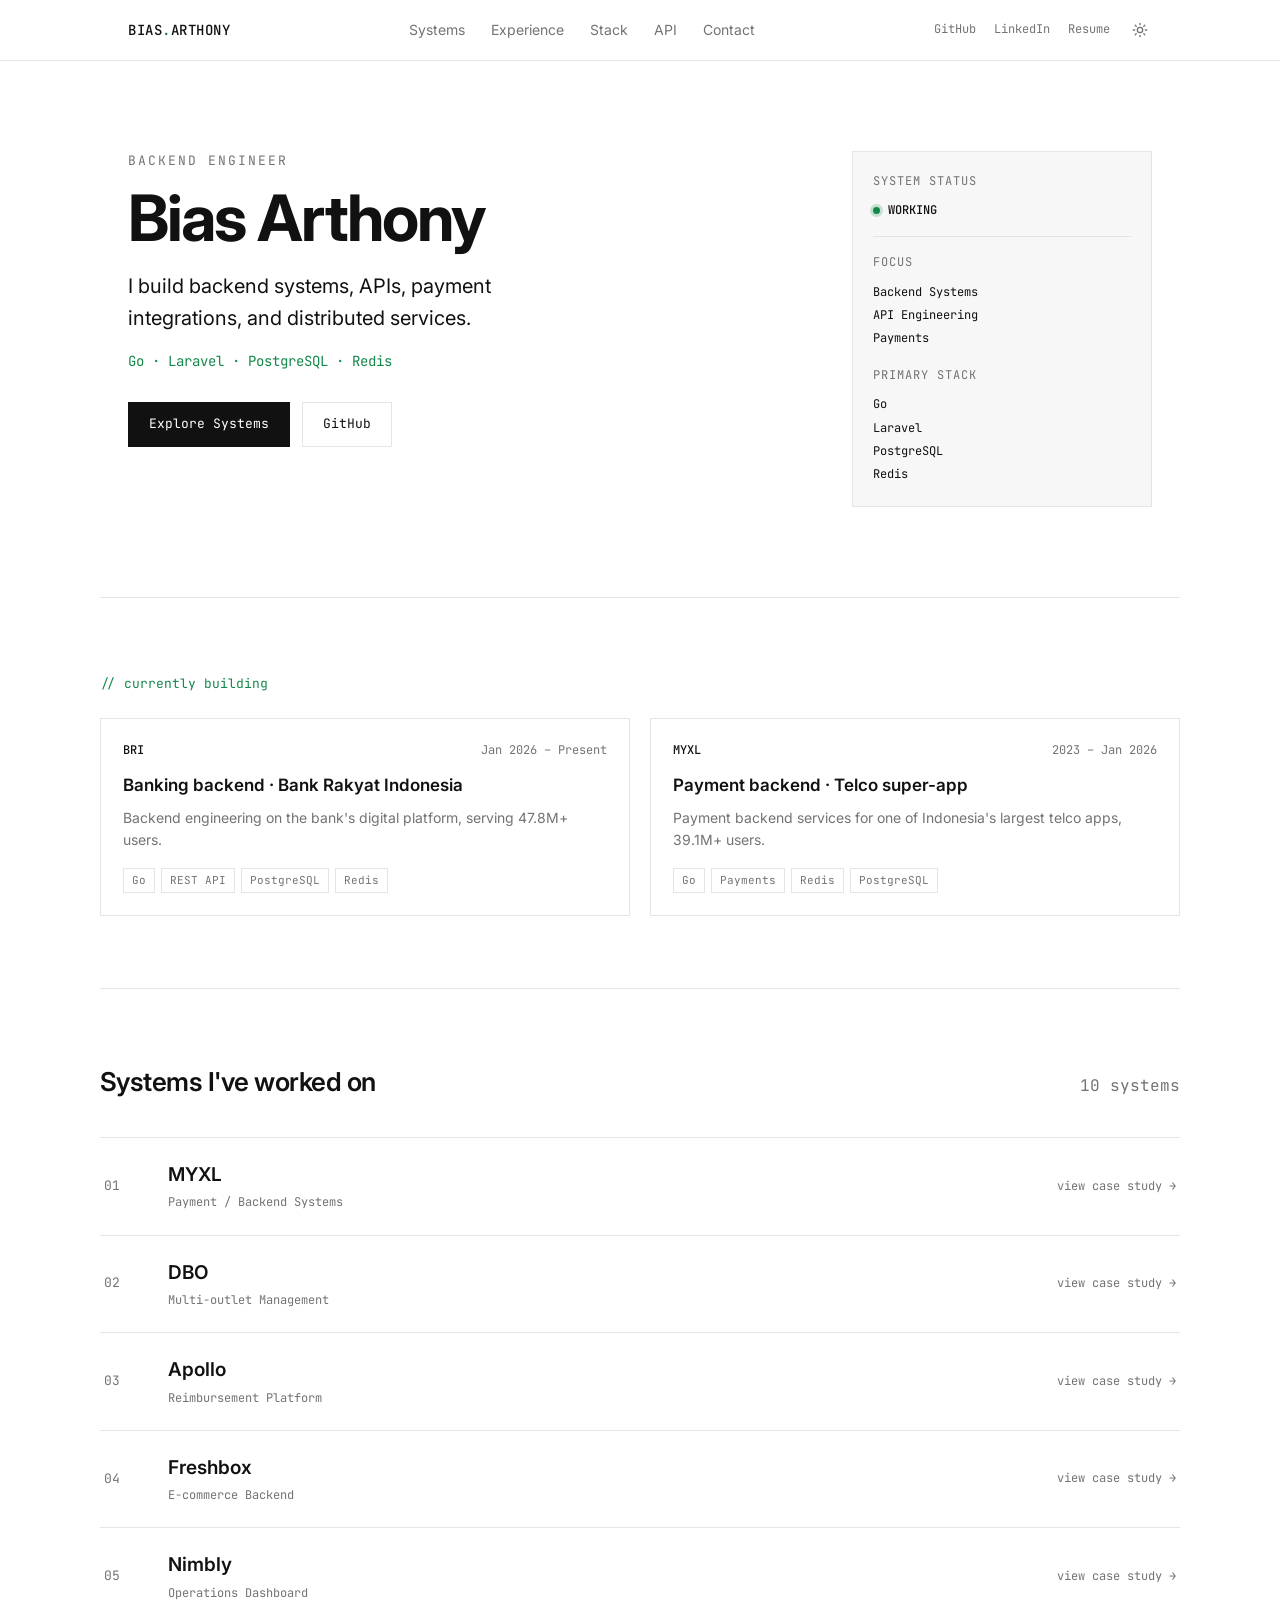
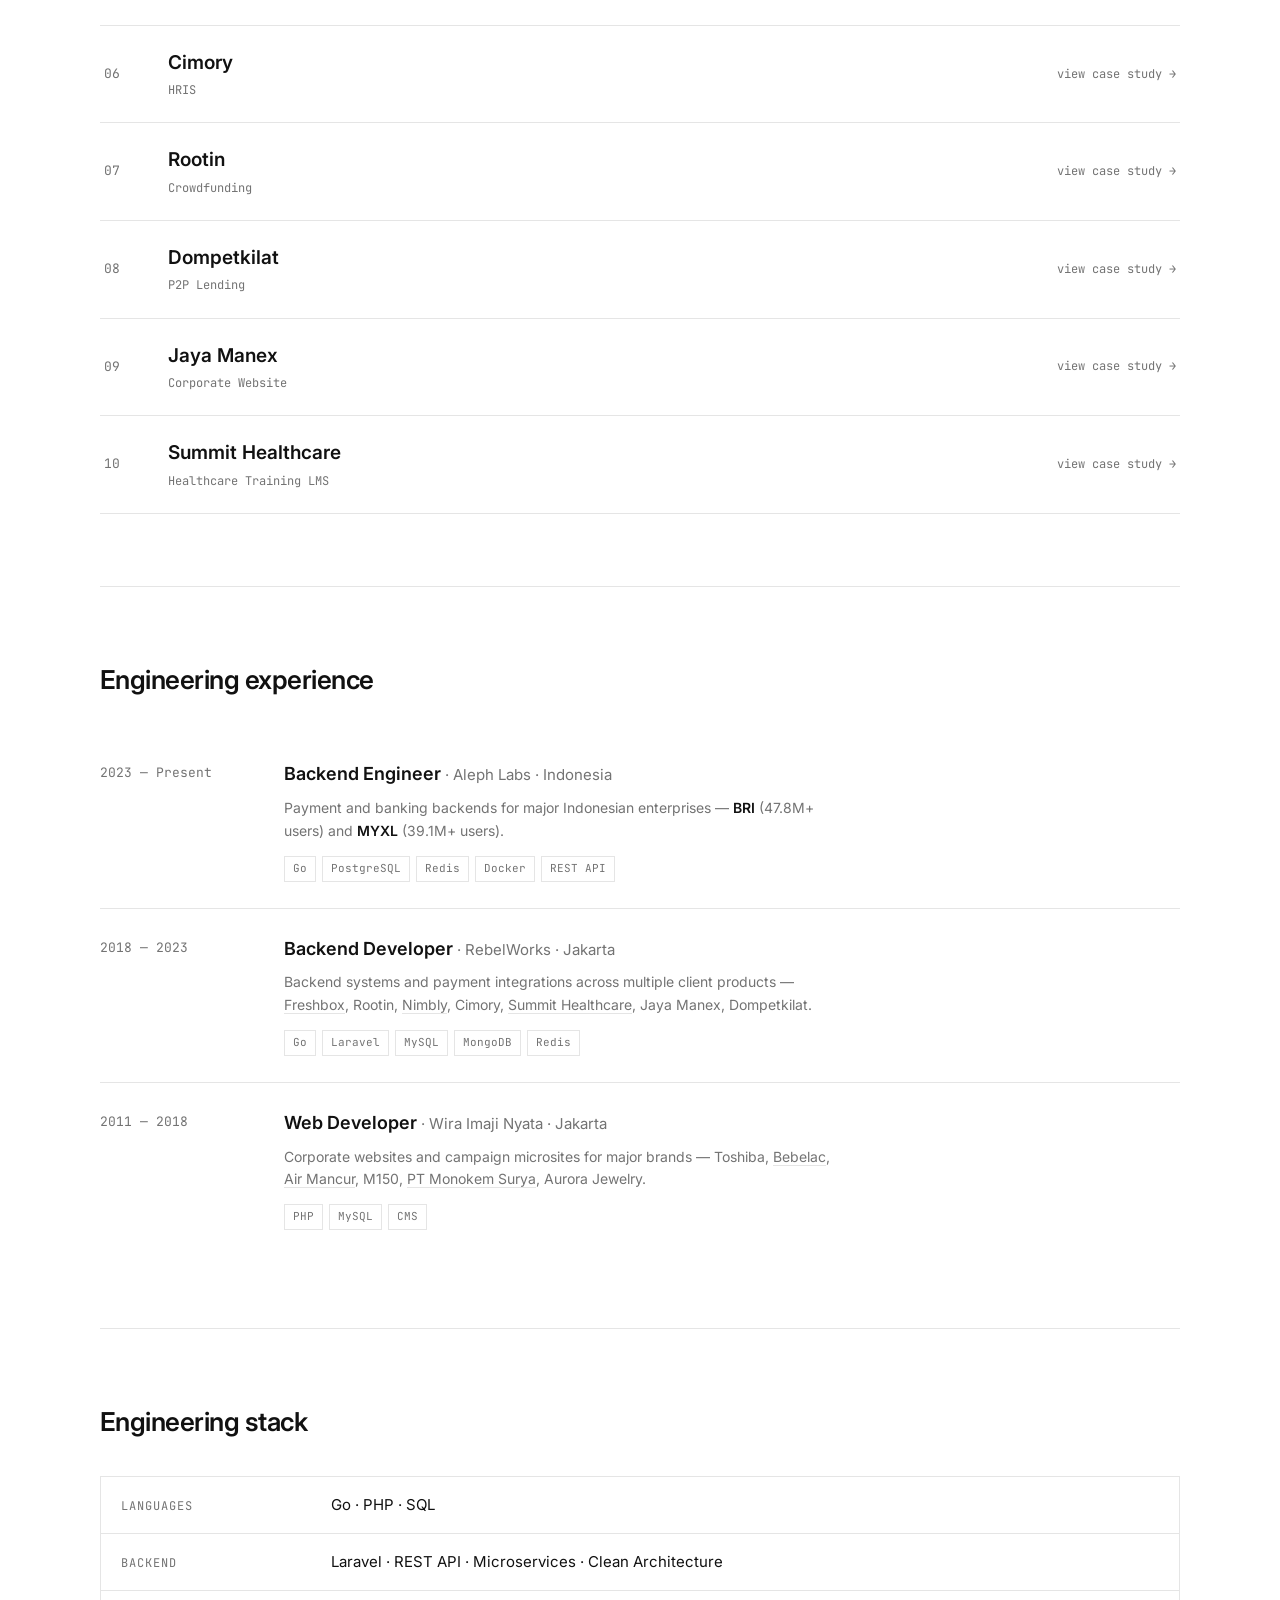
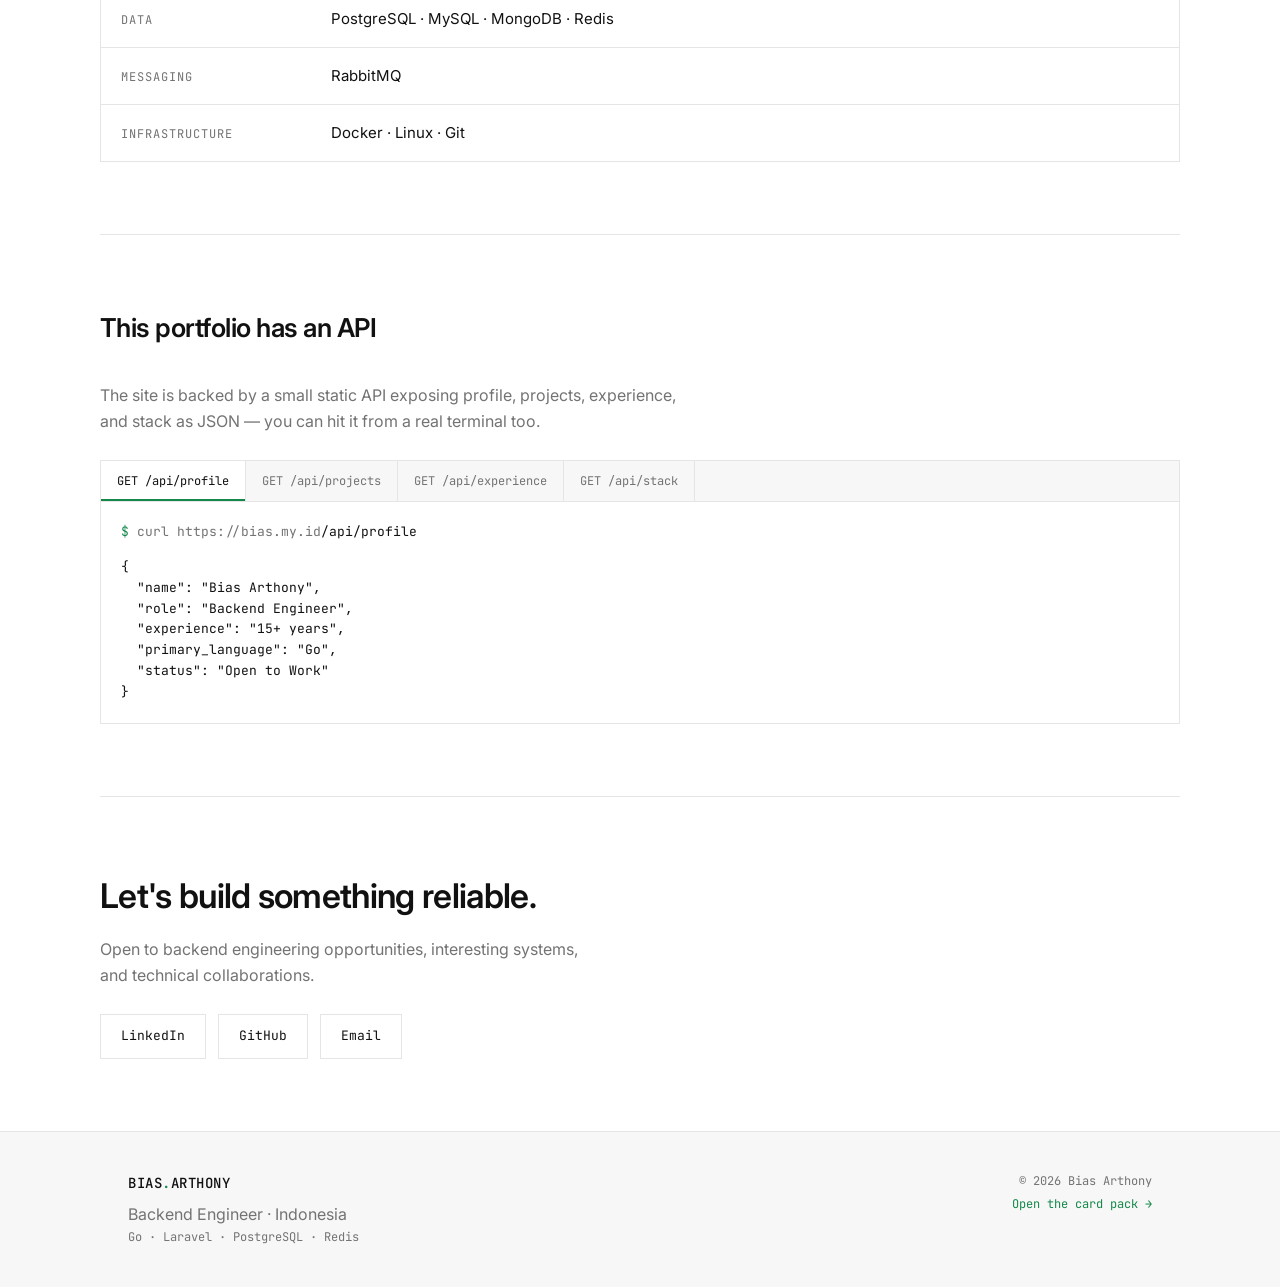
==== commit 12f4b594: "Link to /game/ from the footer Co-Authored-By: Claude Opus 5 <noreply@anthropic.com>" ====
--- a/index.html
+++ b/index.html
@@ -225,7 +225,7 @@
       </div>
       <div class="footer-meta mono muted small">
         <span>© 2026 Bias Arthony</span>
-        <span>Backend Engineer · Indonesia</span>
+        <a href="/game/">Open the card pack →</a>
       </div>
     </div>
   </footer>
--- a/style.css
+++ b/style.css
@@ -183,6 +183,8 @@
 .footer-inner { display: flex; justify-content: space-between; gap: 24px; flex-wrap: wrap; }
 .footer .brand { font-size: 14px; margin-bottom: 8px; }
 .footer-meta { display: flex; flex-direction: column; gap: 4px; text-align: right; }
+.footer-meta a { color: var(--green); border-bottom: 1px solid transparent; transition: border-color .18s; }
+.footer-meta a:hover { border-color: var(--green); }
 
 /* ── Reveal ──────────────────────────────────── */
 .reveal { opacity: 0; transform: translateY(16px); transition: opacity .6s ease, transform .6s ease; }
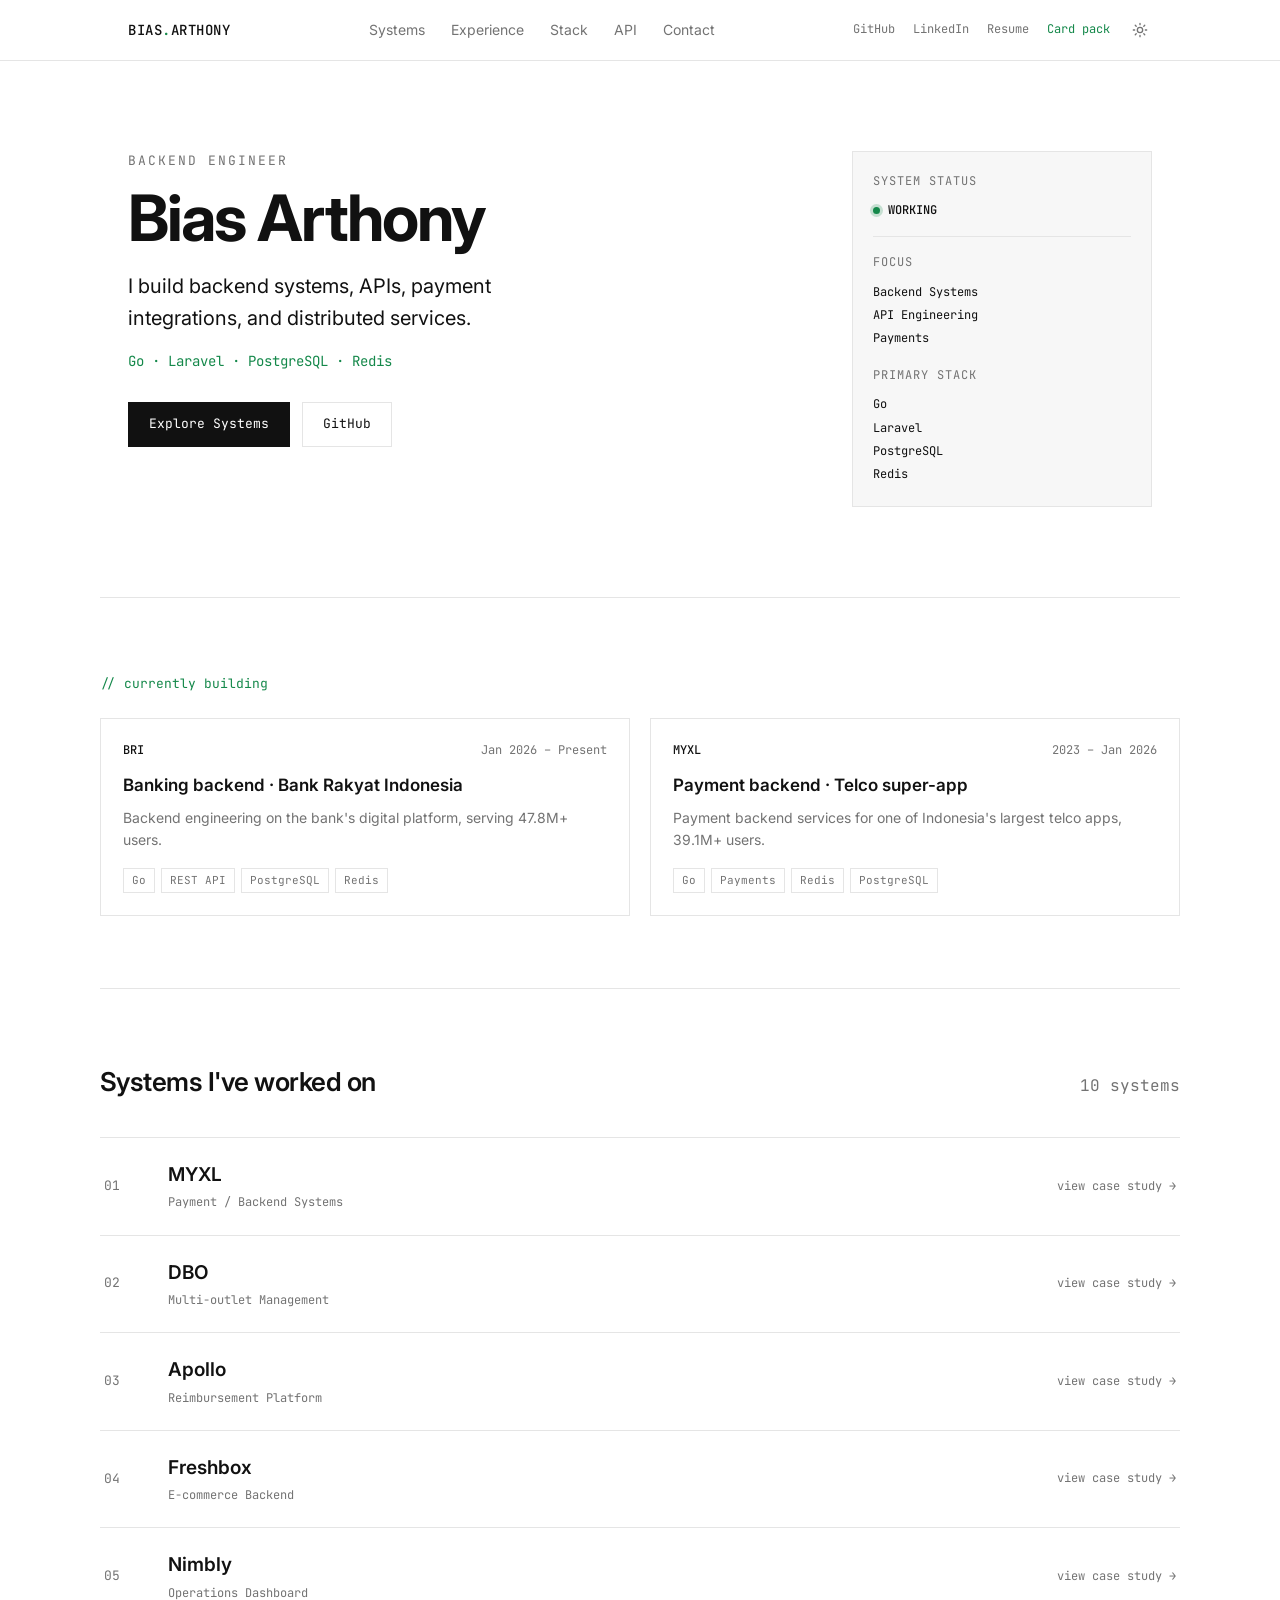
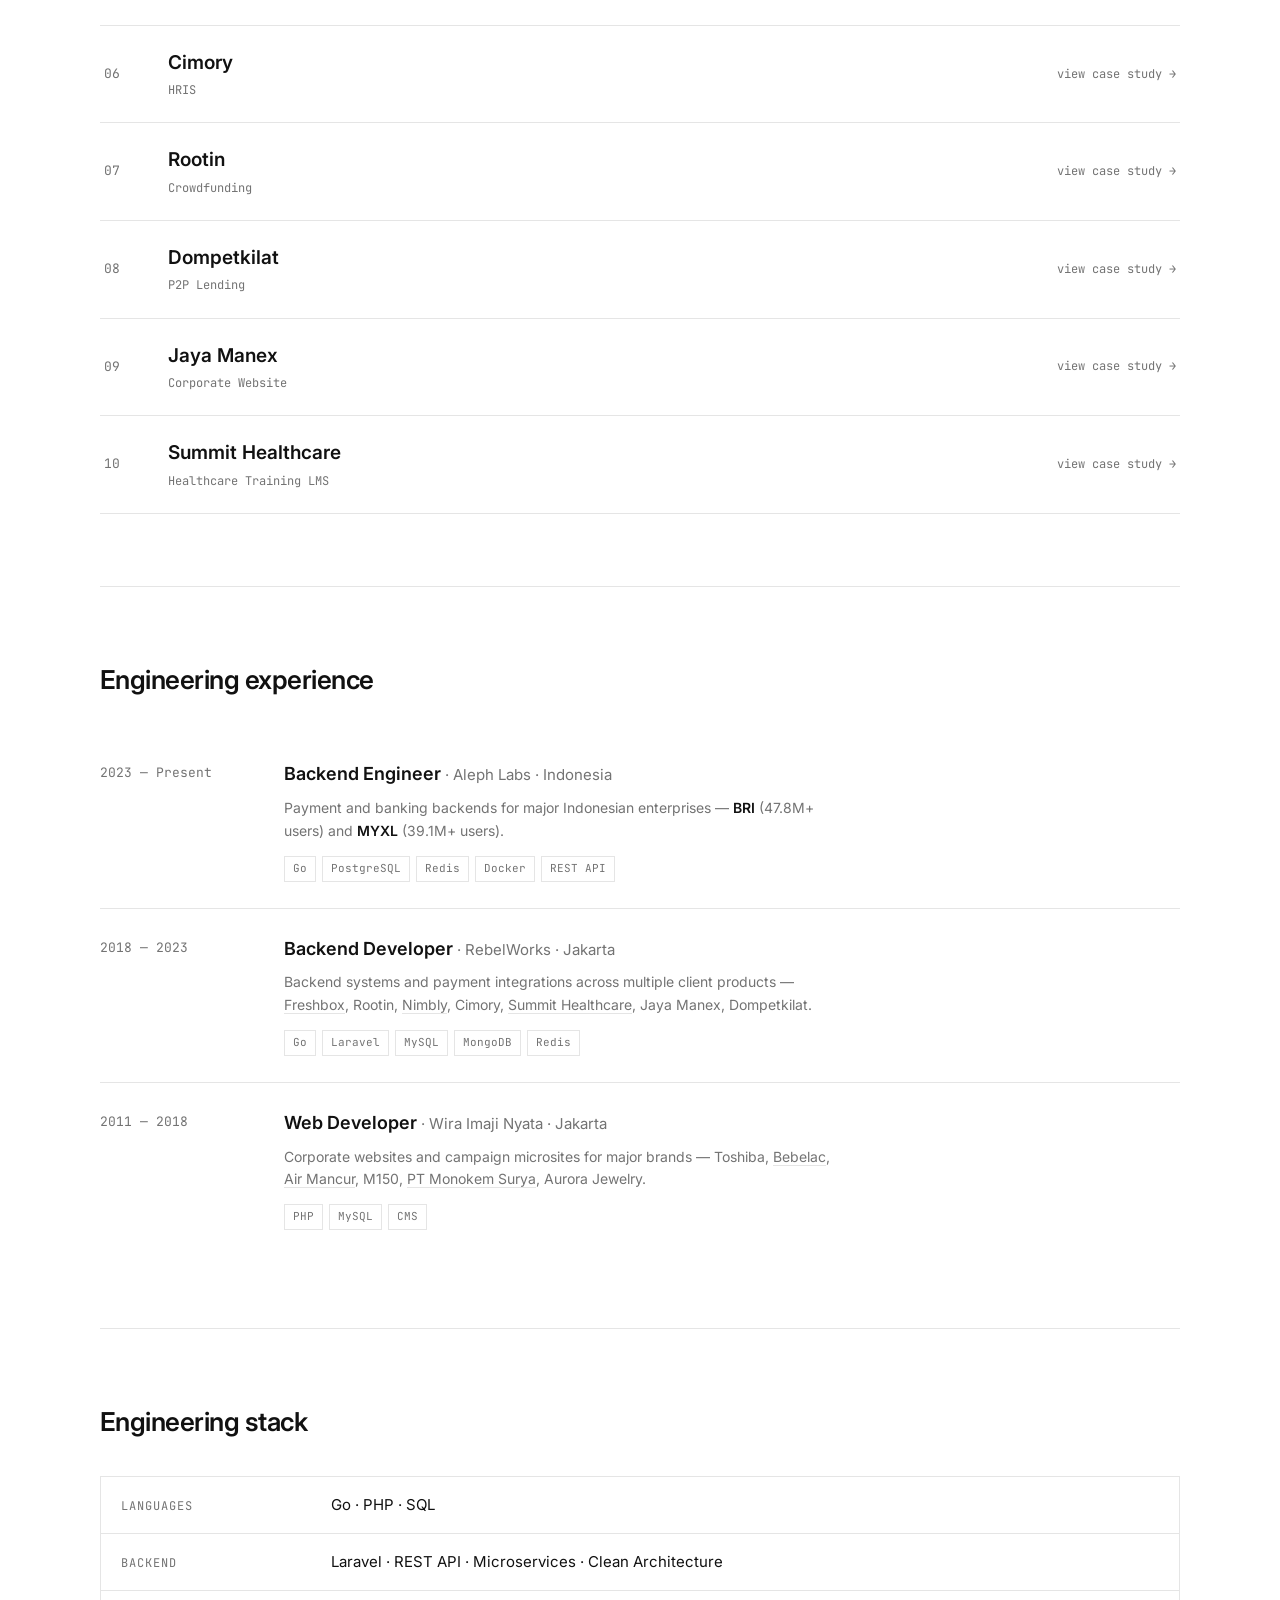
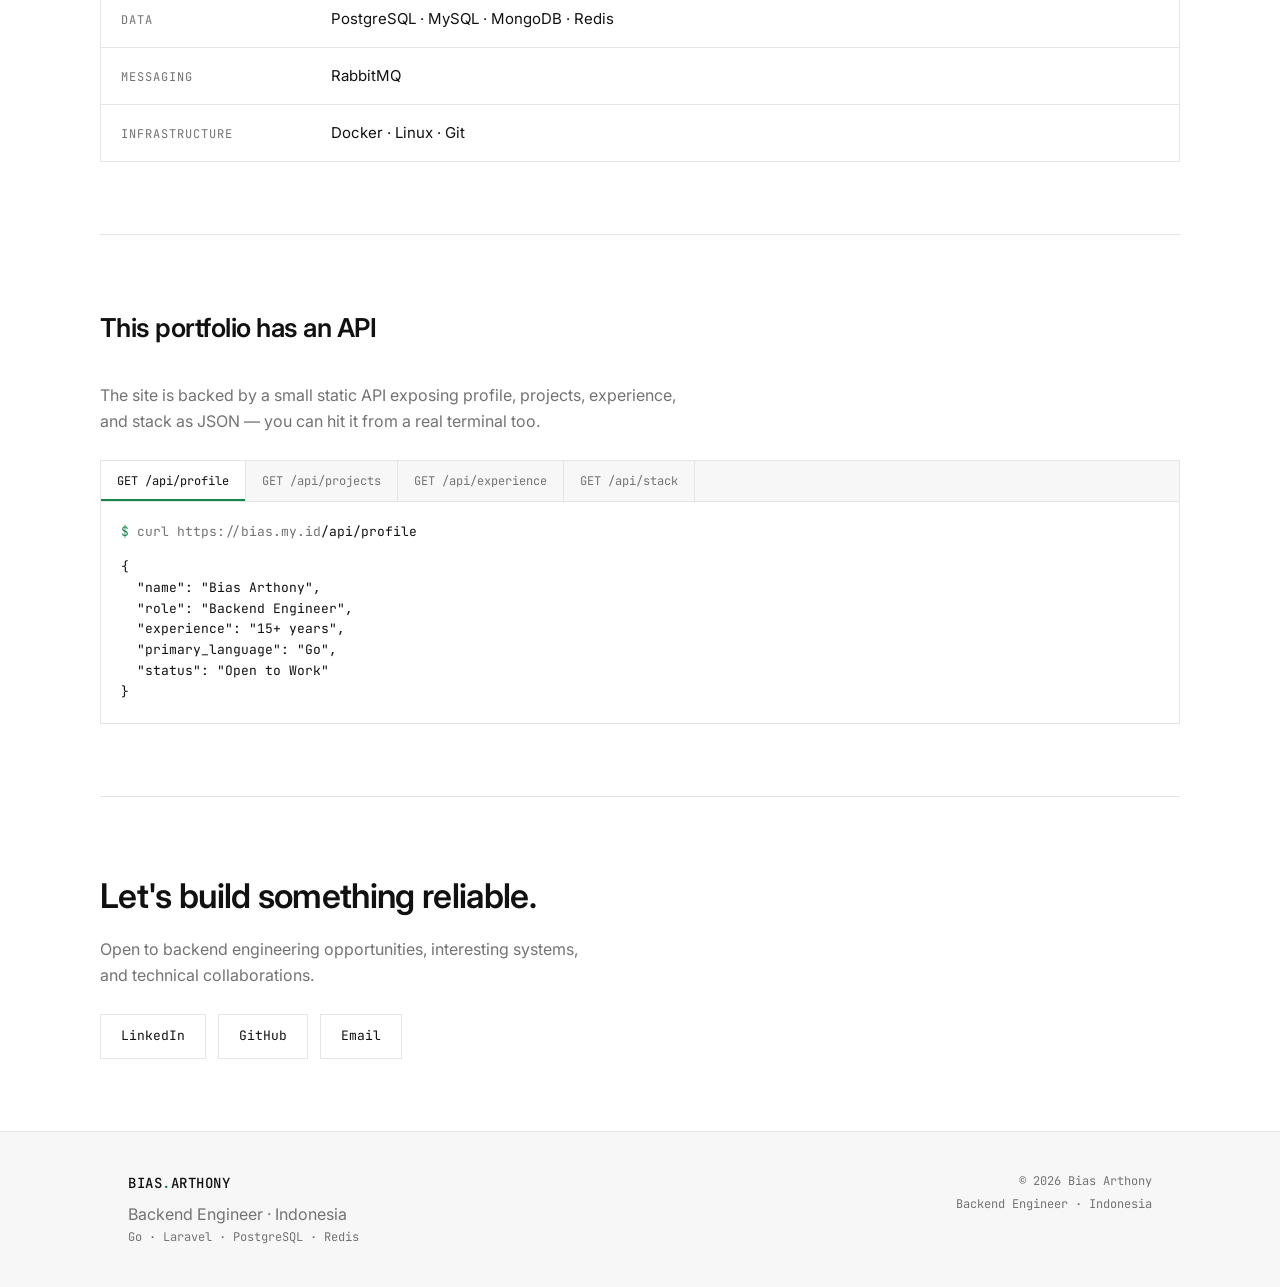
==== commit c78fb0e9: "Game page: drop duplicated CV, move entry link to header - /game/ is now the game only; all "CV" lin" ====
--- a/index.html
+++ b/index.html
@@ -60,11 +60,13 @@
         <a href="#stack">Stack</a>
         <a href="#api">API</a>
         <a href="#contact">Contact</a>
+        <a href="/game/" class="only-mobile">Card pack</a>
       </div>
       <div class="nav-right">
         <a href="https://github.com/bias-arthony" target="_blank" rel="noopener">GitHub</a>
         <a href="https://www.linkedin.com/in/biasarthony/" target="_blank" rel="noopener">LinkedIn</a>
         <a href="assets/Bias-Arthony-CV.pdf" download>Resume</a>
+        <a href="/game/" class="nav-play">Card pack</a>
         <button class="theme-btn" id="theme-toggle" type="button" aria-label="Toggle theme">
           <svg class="i-sun" viewBox="0 0 24 24" width="16" height="16" fill="none" stroke="currentColor" stroke-width="2" stroke-linecap="round"><circle cx="12" cy="12" r="4"/><path d="M12 2v2M12 20v2M4.9 4.9l1.4 1.4M17.7 17.7l1.4 1.4M2 12h2M20 12h2M4.9 19.1l1.4-1.4M17.7 6.3l1.4-1.4"/></svg>
           <svg class="i-moon" viewBox="0 0 24 24" width="16" height="16" fill="none" stroke="currentColor" stroke-width="2" stroke-linecap="round" stroke-linejoin="round"><path d="M21 12.8A9 9 0 1 1 11.2 3a7 7 0 0 0 9.8 9.8z"/></svg>
@@ -225,7 +227,7 @@
       </div>
       <div class="footer-meta mono muted small">
         <span>© 2026 Bias Arthony</span>
-        <a href="/game/">Open the card pack →</a>
+        <span>Backend Engineer · Indonesia</span>
       </div>
     </div>
   </footer>
--- a/style.css
+++ b/style.css
@@ -60,6 +60,8 @@
 .nav-links a:hover { color: var(--fg); }
 .nav-links a.active { color: var(--green); }
 .nav-right a:hover { color: var(--green); }
+.nav-right a.nav-play { color: var(--green); }
+.only-mobile { display: none; }
 .nav-right { display: flex; align-items: center; gap: 18px; }
 .nav-right a { font-family: var(--mono); font-size: 12px; color: var(--muted); transition: color .18s; }
 .nav-right a:hover { color: var(--fg); }
@@ -183,8 +185,6 @@
 .footer-inner { display: flex; justify-content: space-between; gap: 24px; flex-wrap: wrap; }
 .footer .brand { font-size: 14px; margin-bottom: 8px; }
 .footer-meta { display: flex; flex-direction: column; gap: 4px; text-align: right; }
-.footer-meta a { color: var(--green); border-bottom: 1px solid transparent; transition: border-color .18s; }
-.footer-meta a:hover { border-color: var(--green); }
 
 /* ── Reveal ──────────────────────────────────── */
 .reveal { opacity: 0; transform: translateY(16px); transition: opacity .6s ease, transform .6s ease; }
@@ -201,6 +201,7 @@
   }
   .nav-links.open { display: flex; max-height: 360px; }
   .nav-links a { padding: 15px var(--pad); border-top: 1px solid var(--border); }
+  .nav-links a.only-mobile { display: block; color: var(--green); }
   .hero { grid-template-columns: 1fr; gap: 34px; padding-top: 56px; }
   .hero h1 { font-size: 44px; }
   .lead { font-size: 18px; }
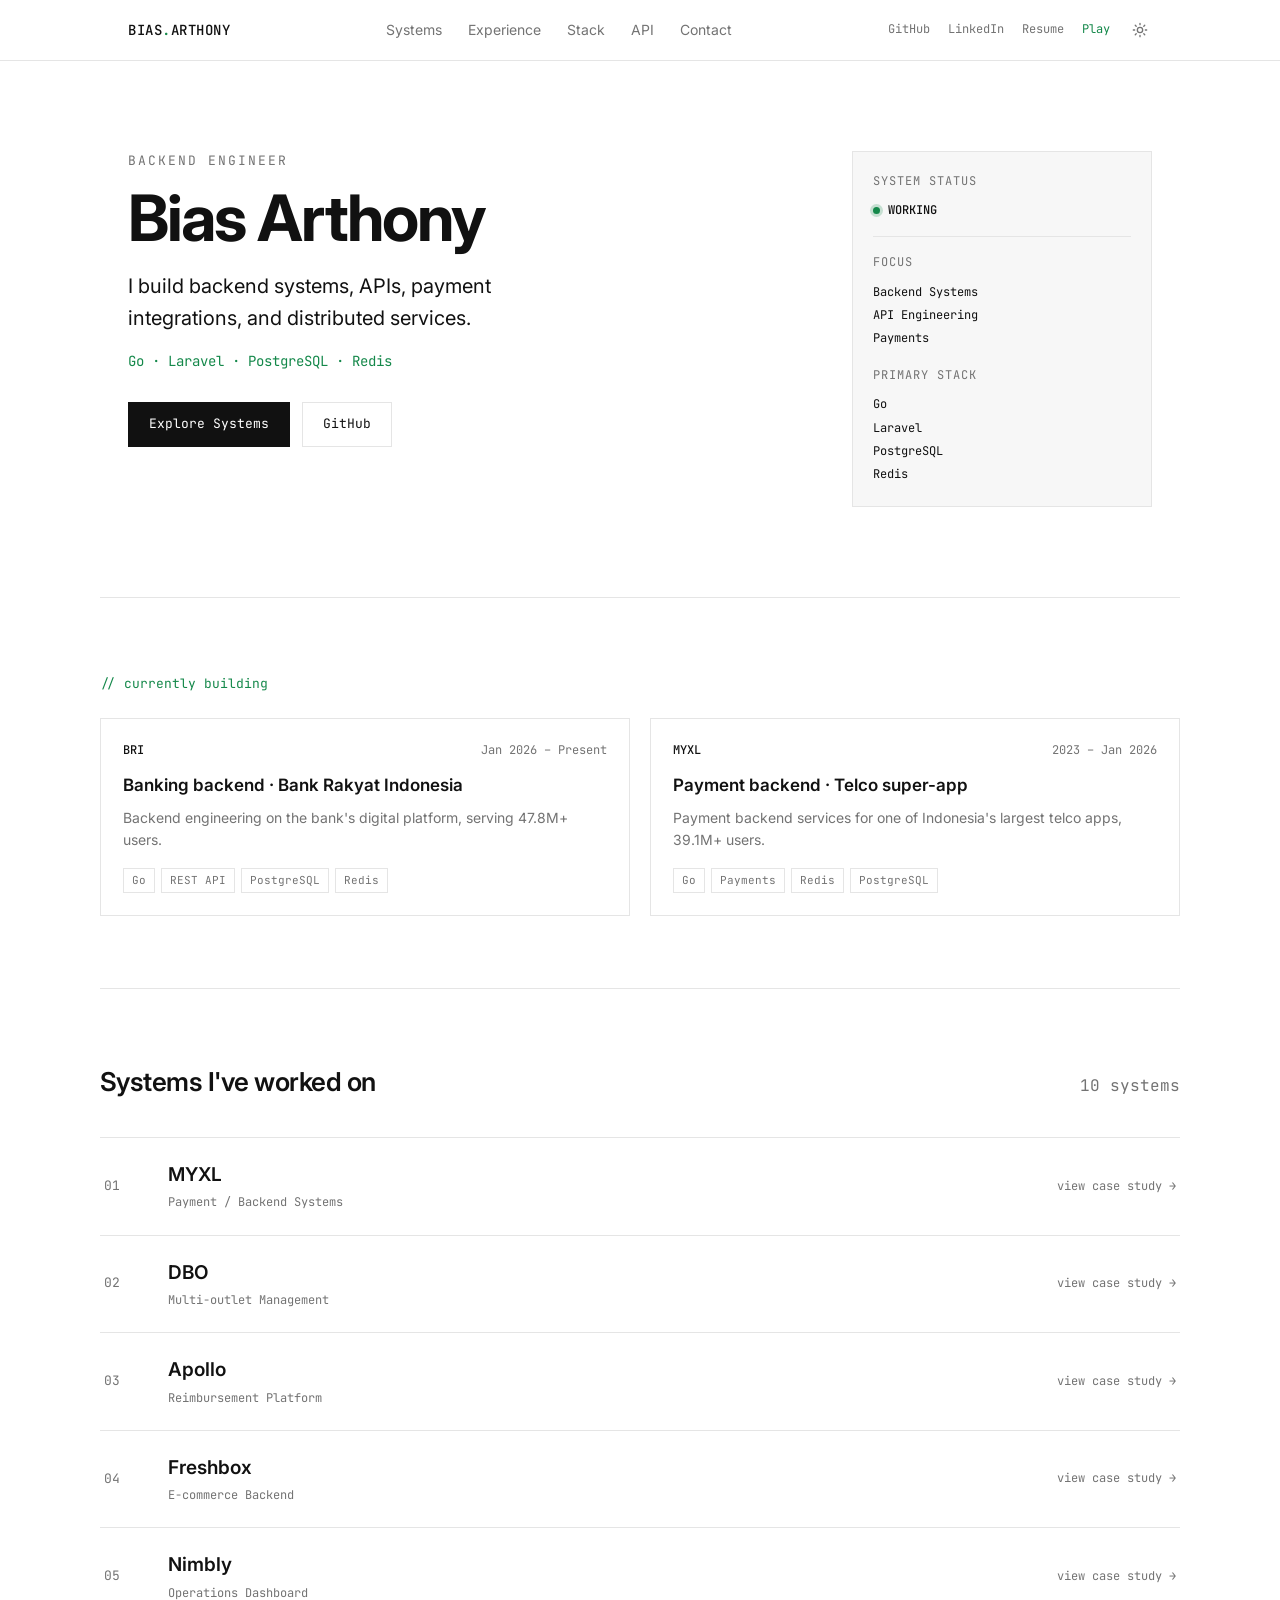
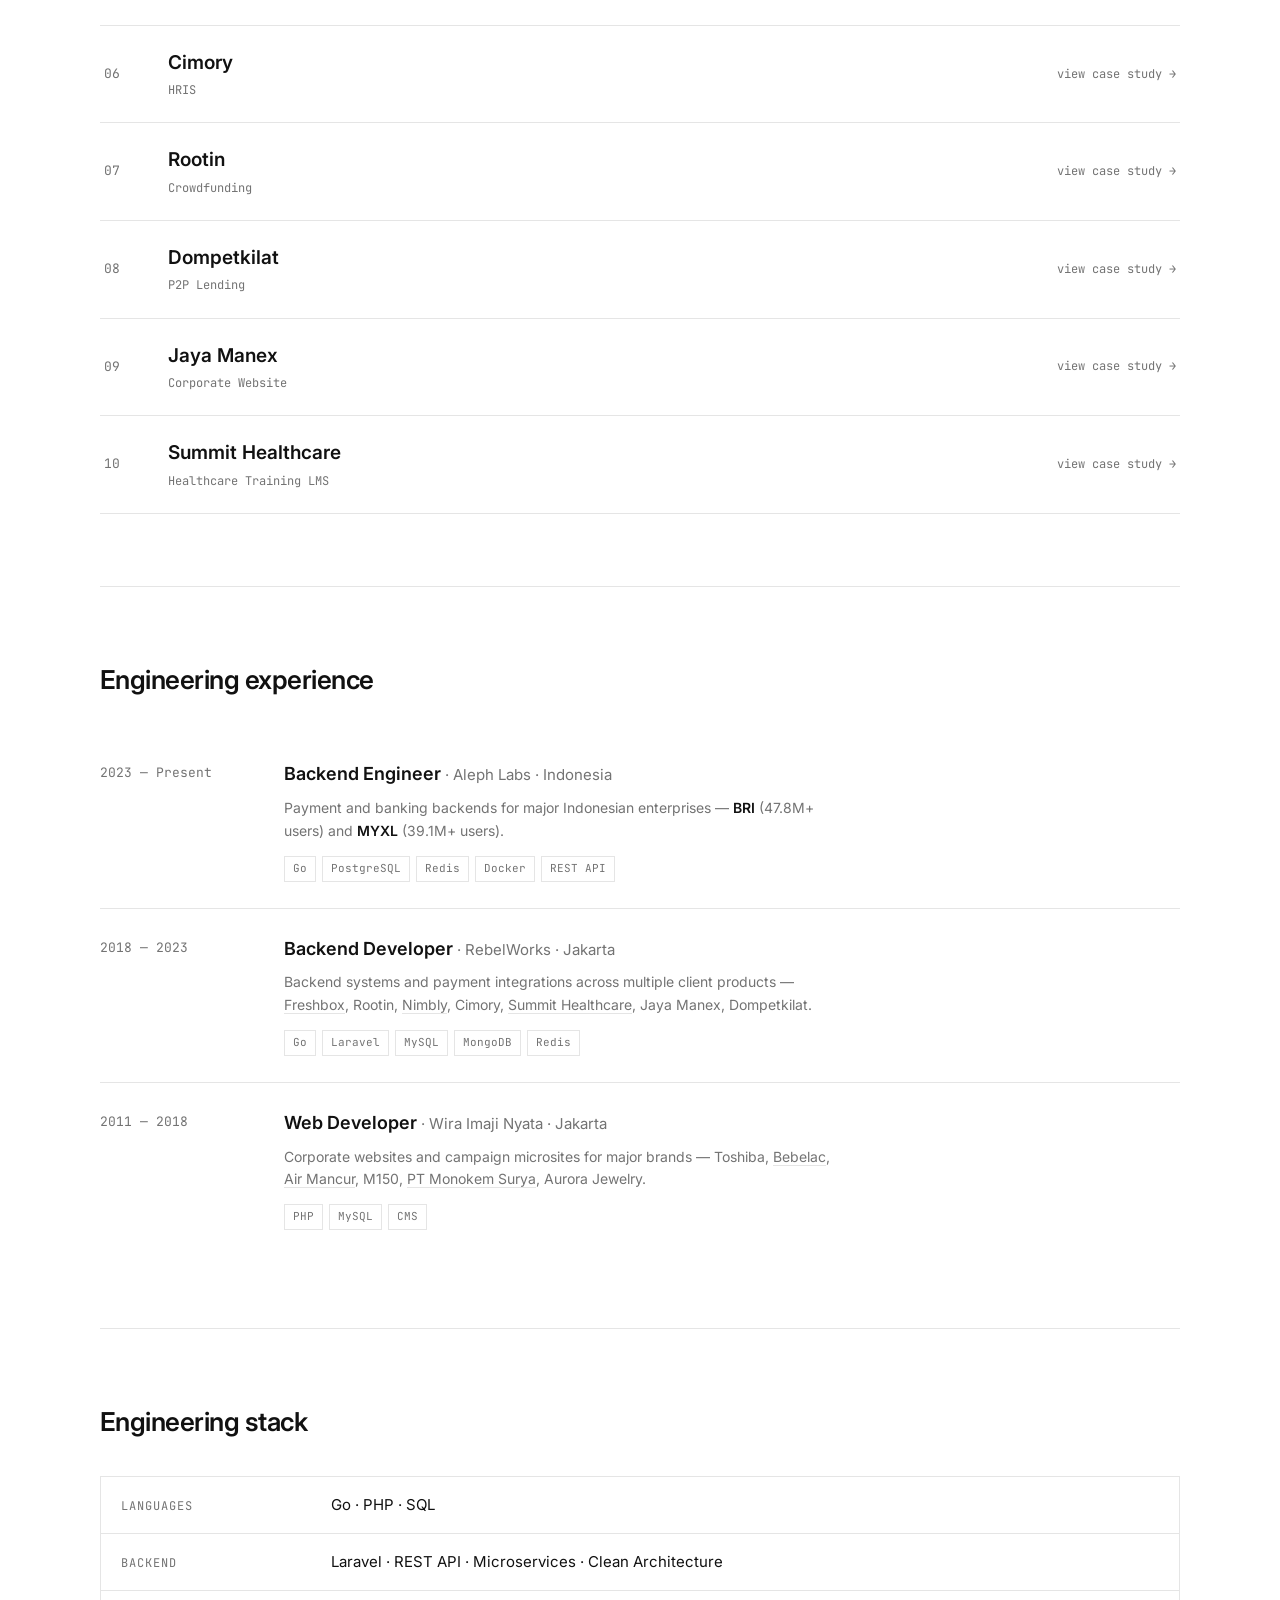
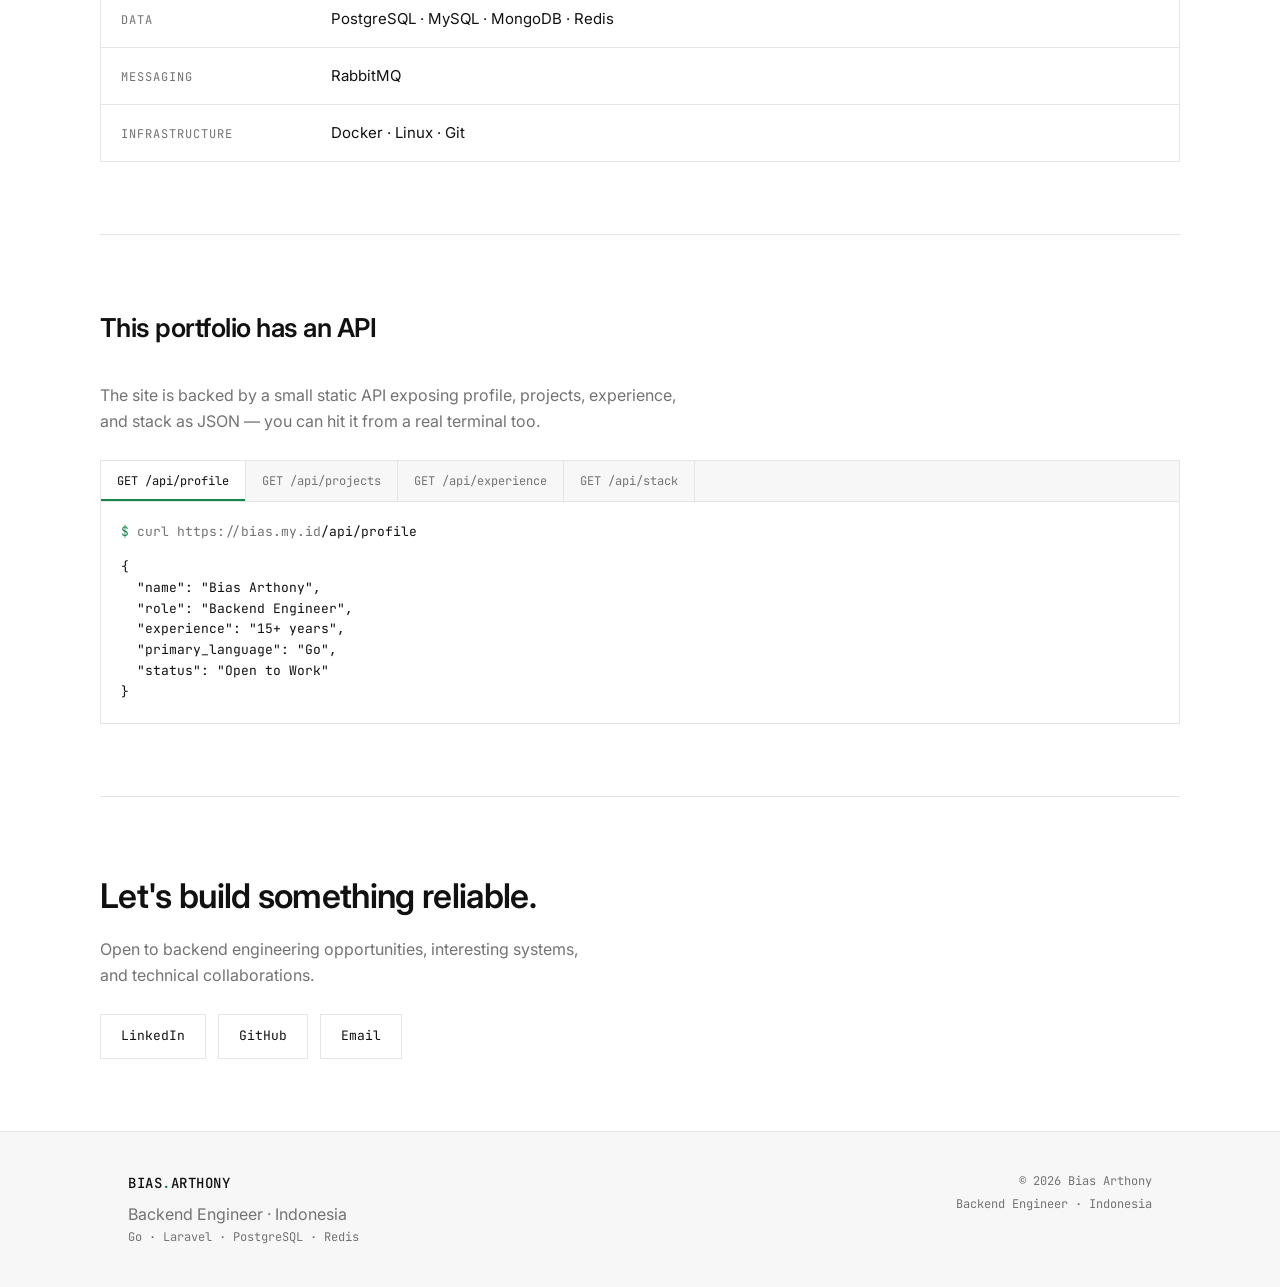
==== commit 0f7fb08b: "Rename the game link to "Play" Co-Authored-By: Claude Opus 5 <noreply@anthropic.com>" ====
--- a/index.html
+++ b/index.html
@@ -60,13 +60,13 @@
         <a href="#stack">Stack</a>
         <a href="#api">API</a>
         <a href="#contact">Contact</a>
-        <a href="/game/" class="only-mobile">Card pack</a>
+        <a href="/game/" class="only-mobile">Play</a>
       </div>
       <div class="nav-right">
         <a href="https://github.com/bias-arthony" target="_blank" rel="noopener">GitHub</a>
         <a href="https://www.linkedin.com/in/biasarthony/" target="_blank" rel="noopener">LinkedIn</a>
         <a href="assets/Bias-Arthony-CV.pdf" download>Resume</a>
-        <a href="/game/" class="nav-play">Card pack</a>
+        <a href="/game/" class="nav-play">Play</a>
         <button class="theme-btn" id="theme-toggle" type="button" aria-label="Toggle theme">
           <svg class="i-sun" viewBox="0 0 24 24" width="16" height="16" fill="none" stroke="currentColor" stroke-width="2" stroke-linecap="round"><circle cx="12" cy="12" r="4"/><path d="M12 2v2M12 20v2M4.9 4.9l1.4 1.4M17.7 17.7l1.4 1.4M2 12h2M20 12h2M4.9 19.1l1.4-1.4M17.7 6.3l1.4-1.4"/></svg>
           <svg class="i-moon" viewBox="0 0 24 24" width="16" height="16" fill="none" stroke="currentColor" stroke-width="2" stroke-linecap="round" stroke-linejoin="round"><path d="M21 12.8A9 9 0 1 1 11.2 3a7 7 0 0 0 9.8 9.8z"/></svg>
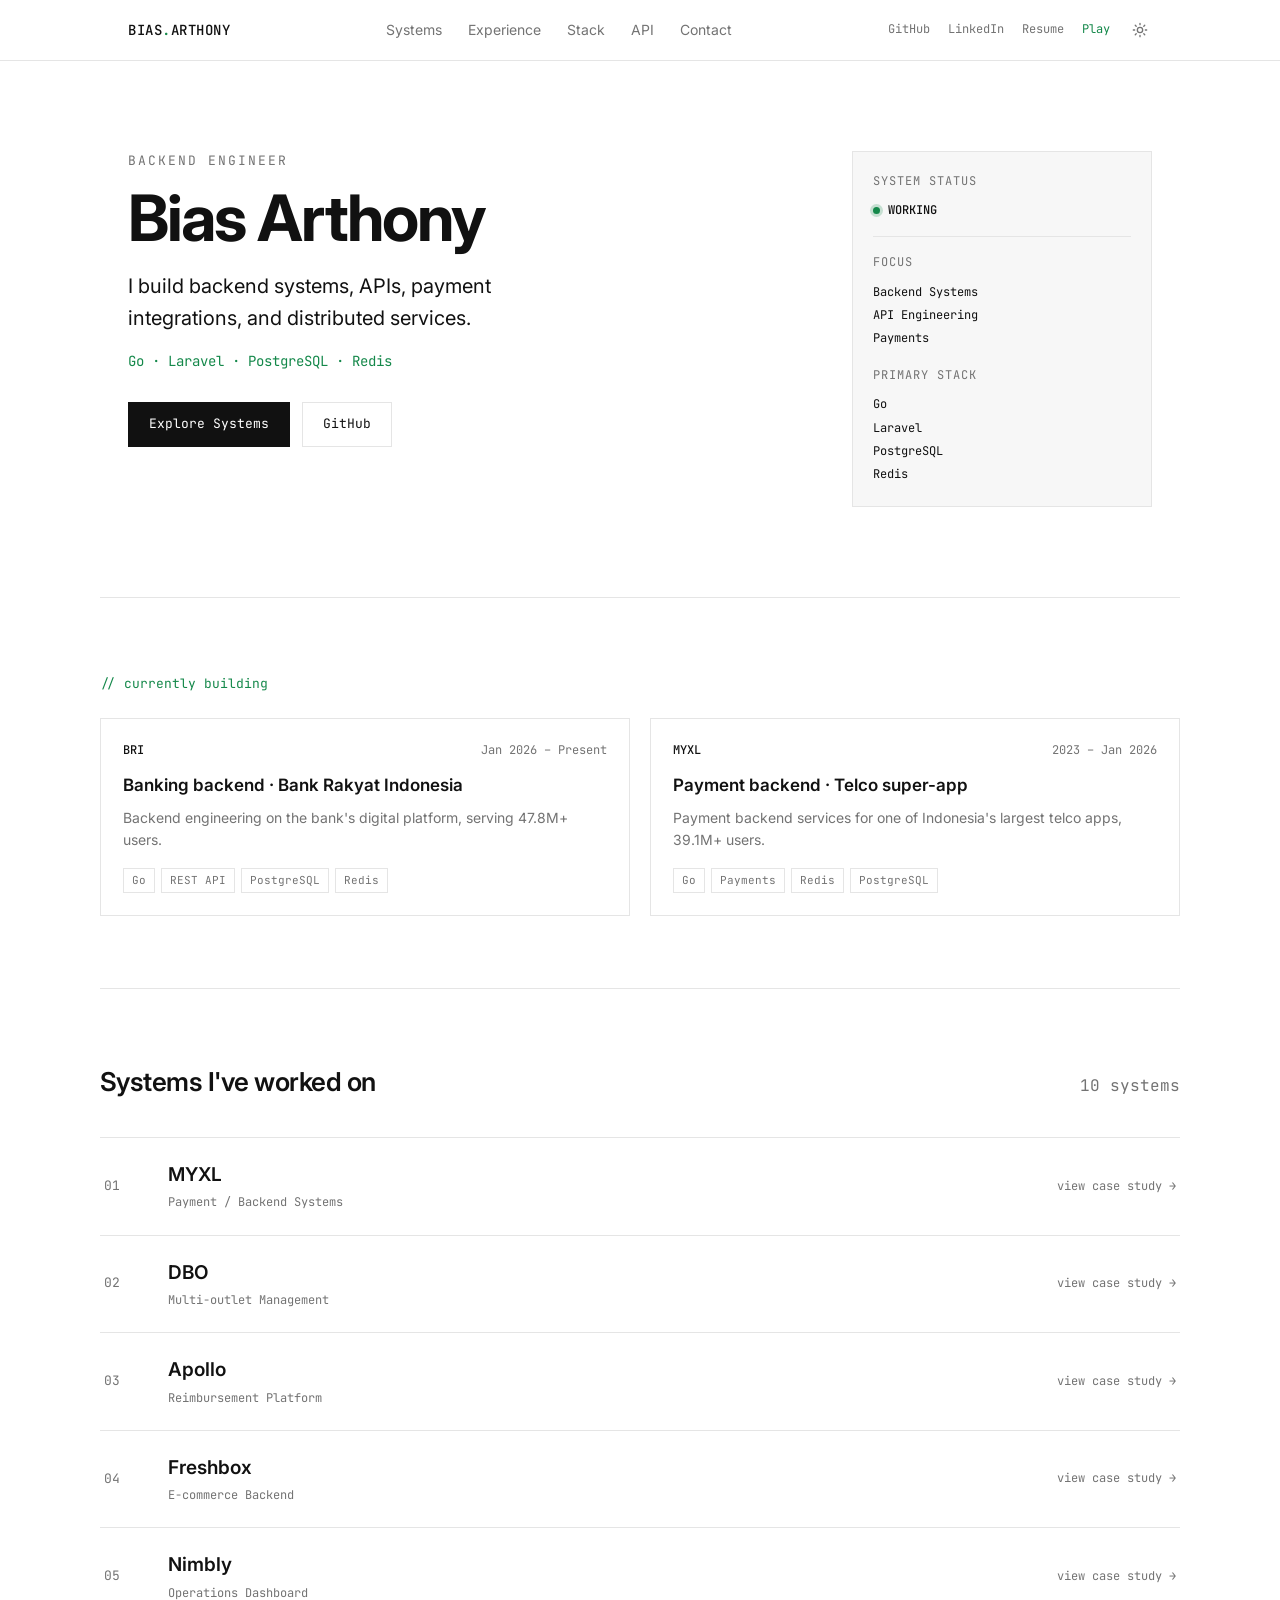
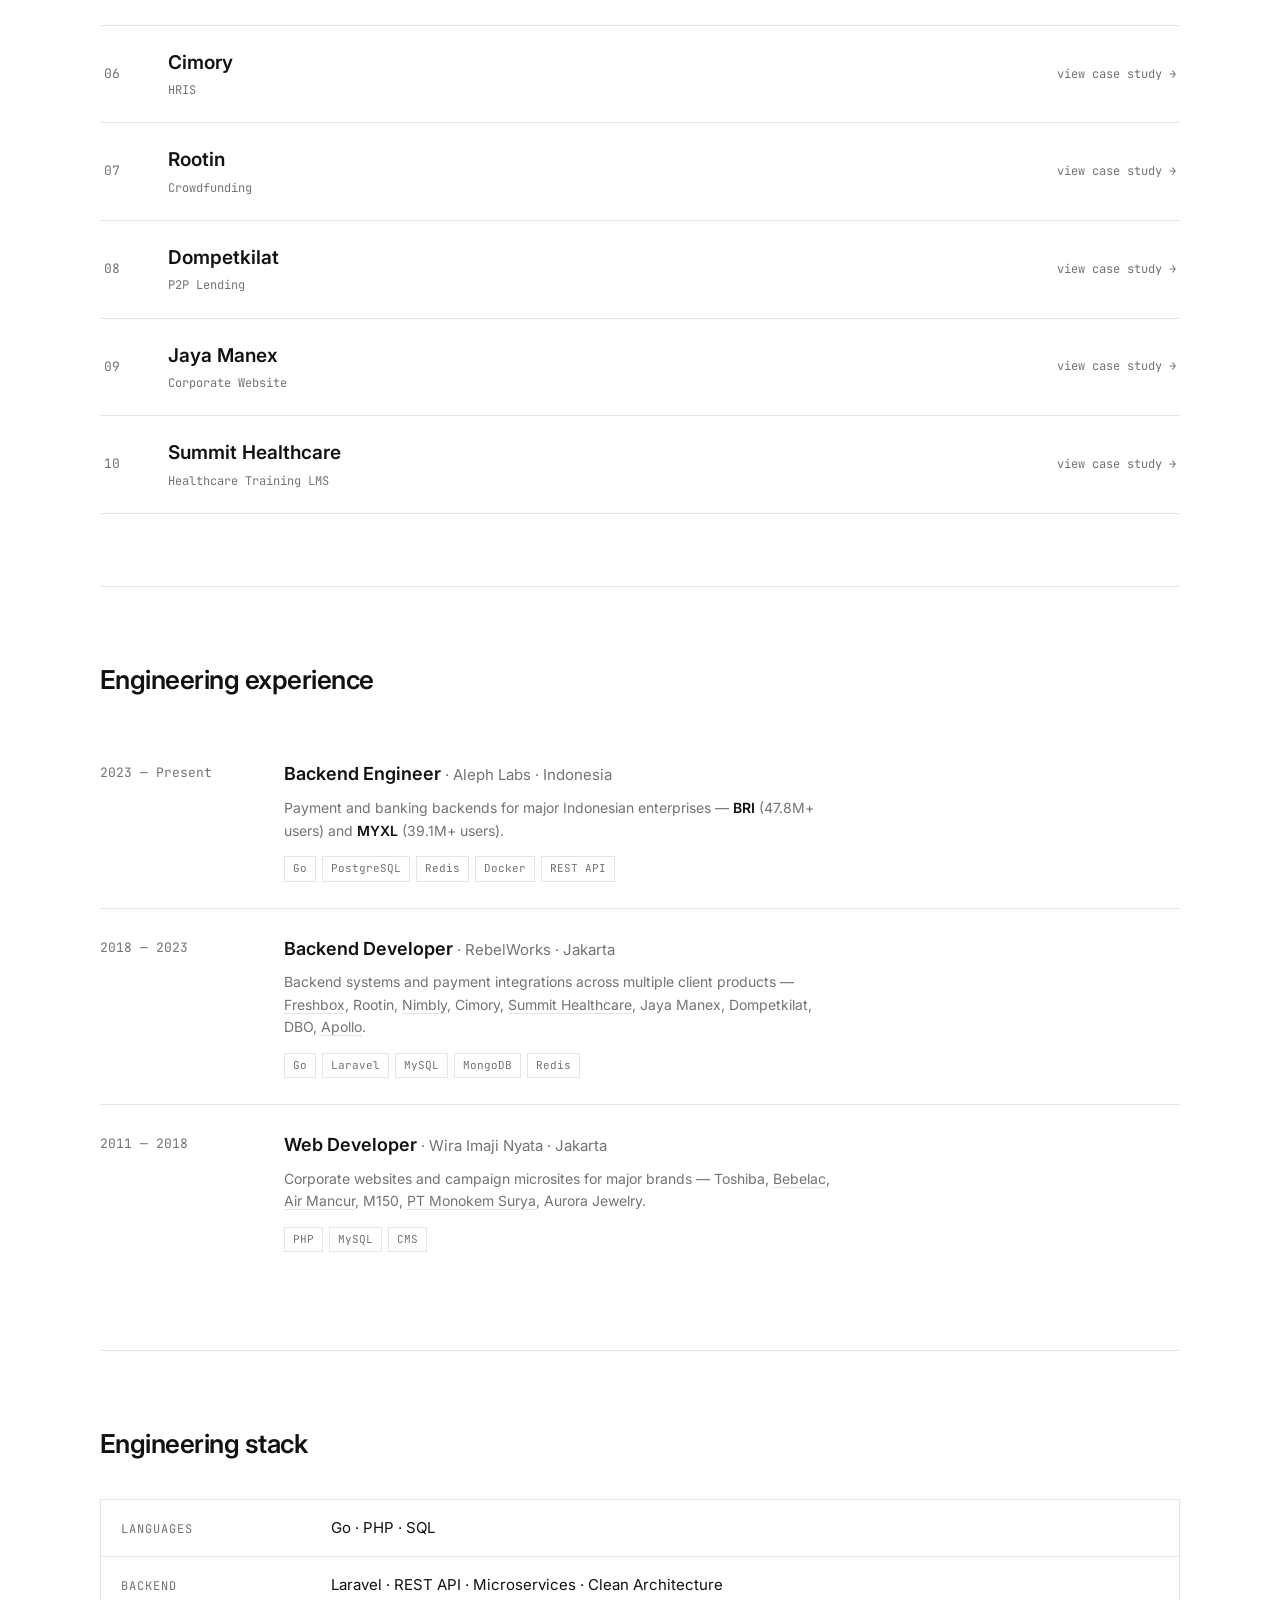
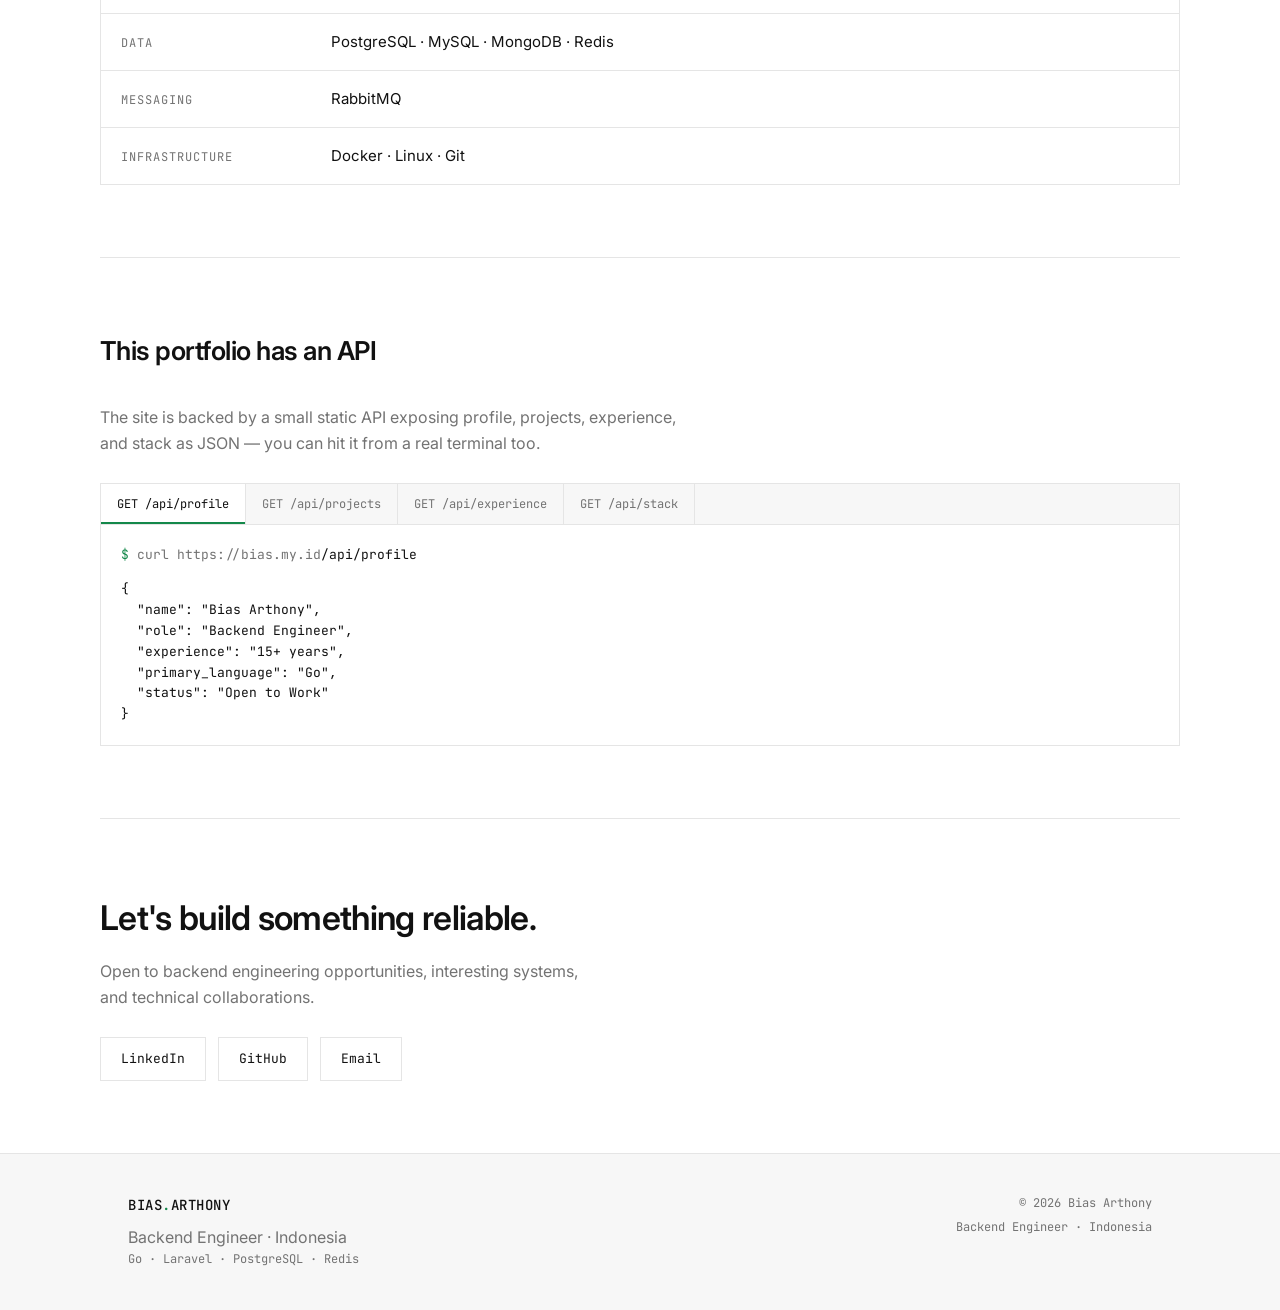
==== commit a4f360fa: "Move DBO and Apollo under RebelWorks; make the run endless with a score DBO and Apollo were in a sep" ====
--- a/index.html
+++ b/index.html
@@ -155,7 +155,8 @@
             <p>Backend systems and payment integrations across multiple client products —
               <a href="https://www.freshbox.id/" target="_blank" rel="noopener">Freshbox</a>, Rootin,
               <a href="https://hellonimbly.com/id/" target="_blank" rel="noopener">Nimbly</a>, Cimory,
-              <a href="https://www.summithealthcare.co.id/" target="_blank" rel="noopener">Summit Healthcare</a>, Jaya Manex, Dompetkilat.</p>
+              <a href="https://www.summithealthcare.co.id/" target="_blank" rel="noopener">Summit Healthcare</a>, Jaya Manex, Dompetkilat, DBO,
+              <a href="https://getapollo.co/reimbursement" target="_blank" rel="noopener">Apollo</a>.</p>
             <div class="chips"><span>Go</span><span>Laravel</span><span>MySQL</span><span>MongoDB</span><span>Redis</span></div>
           </div>
         </article>
